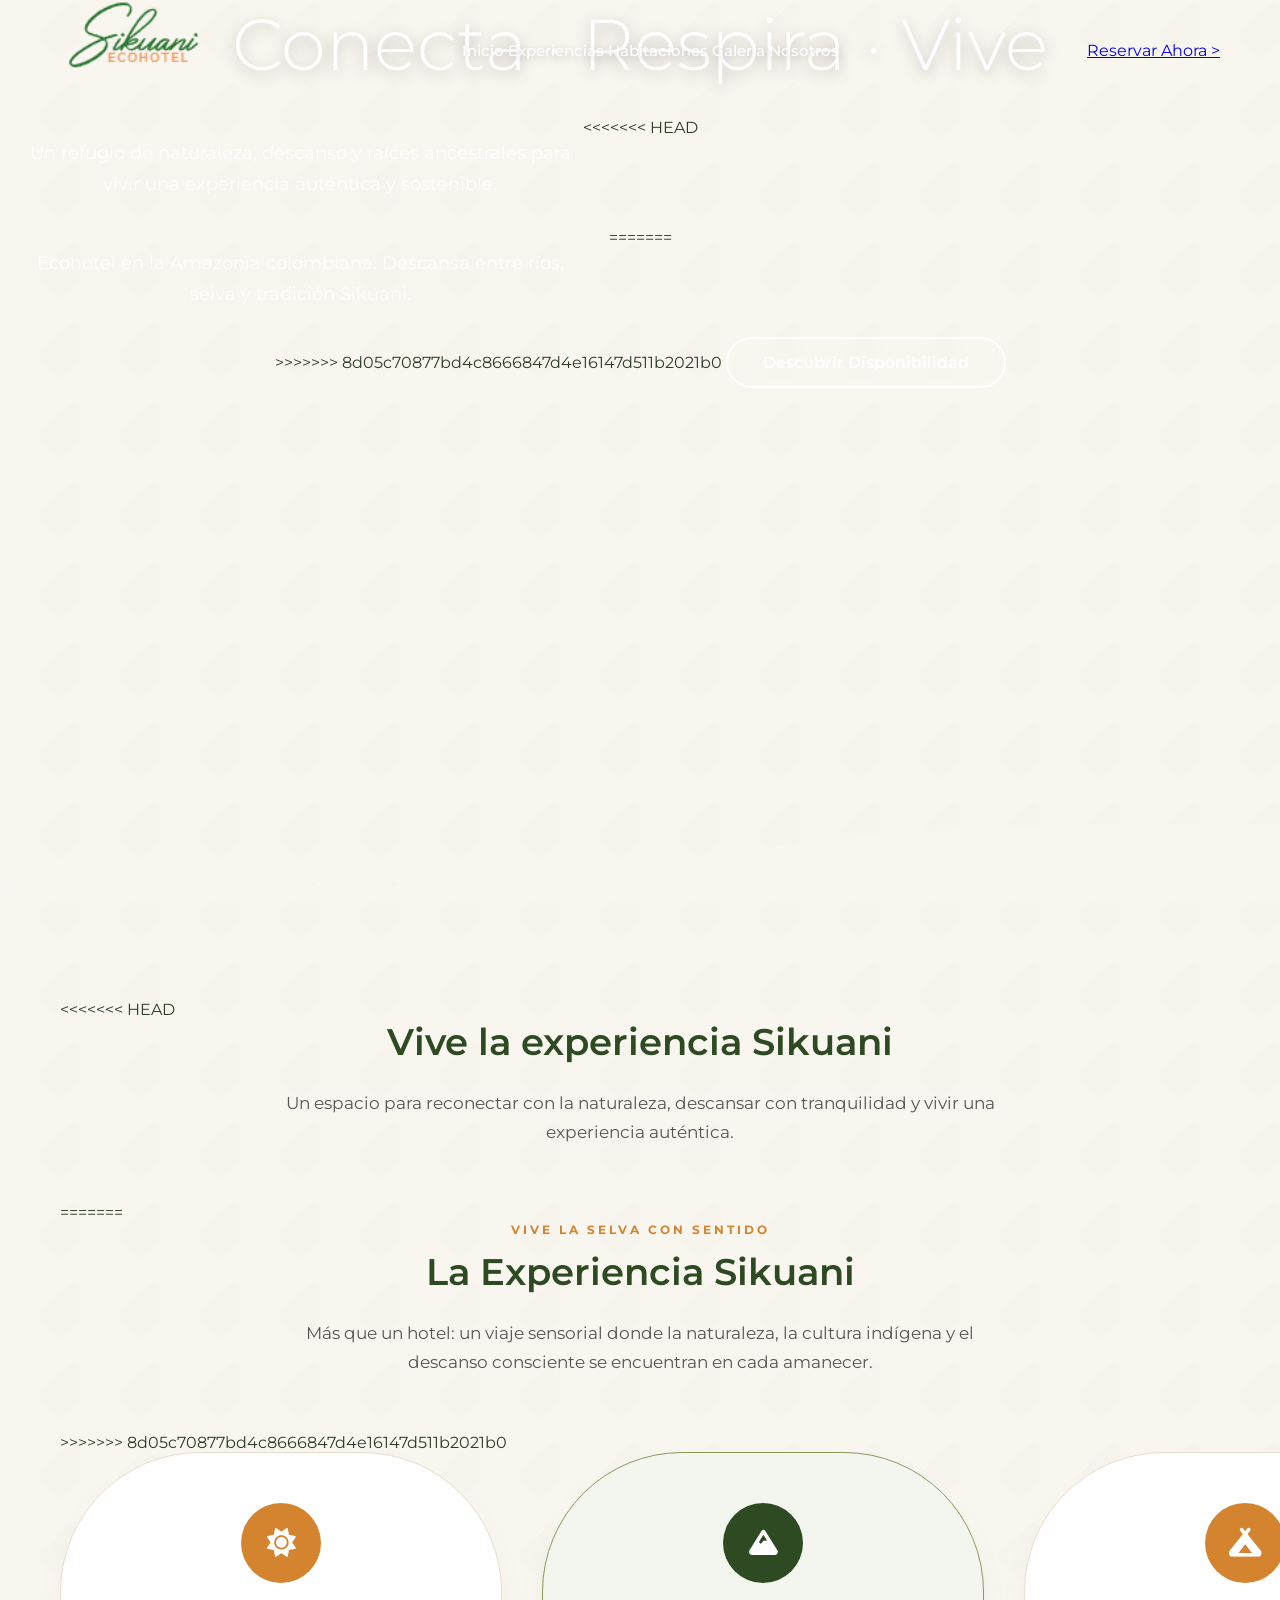
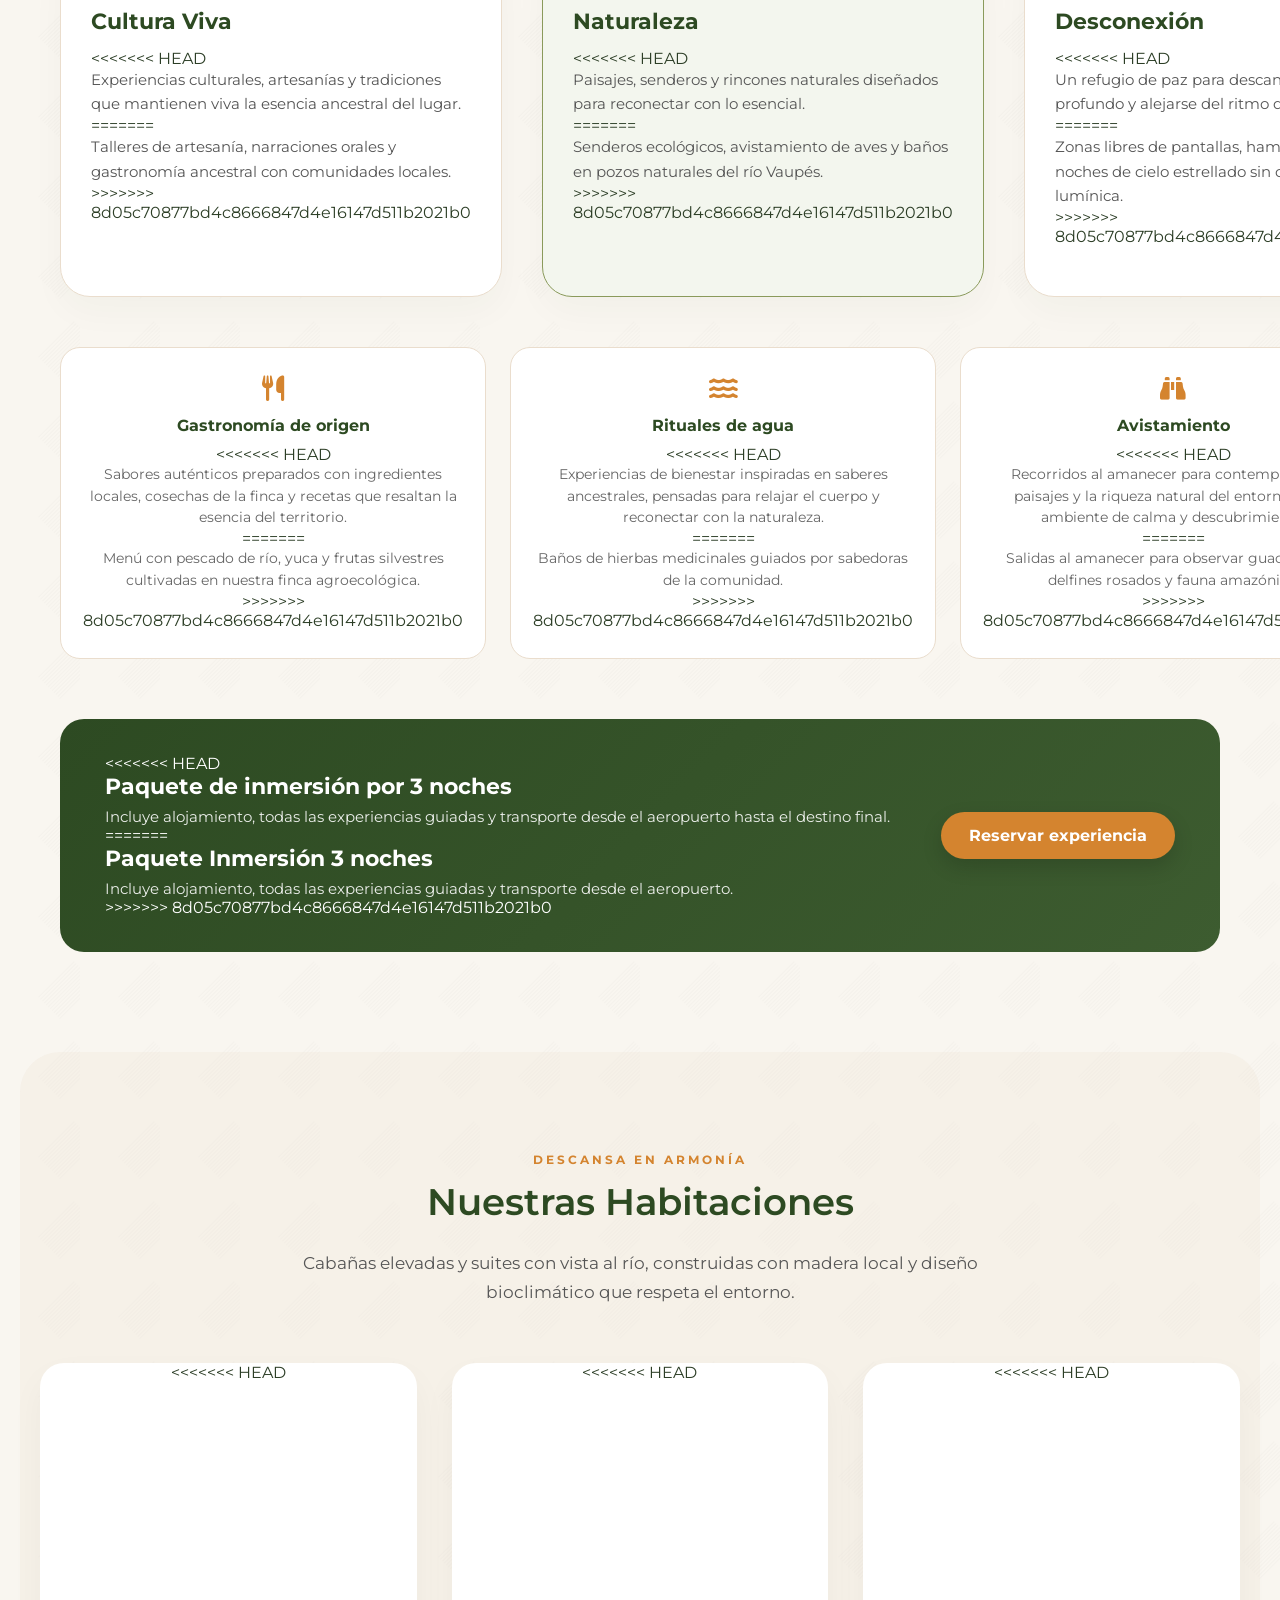
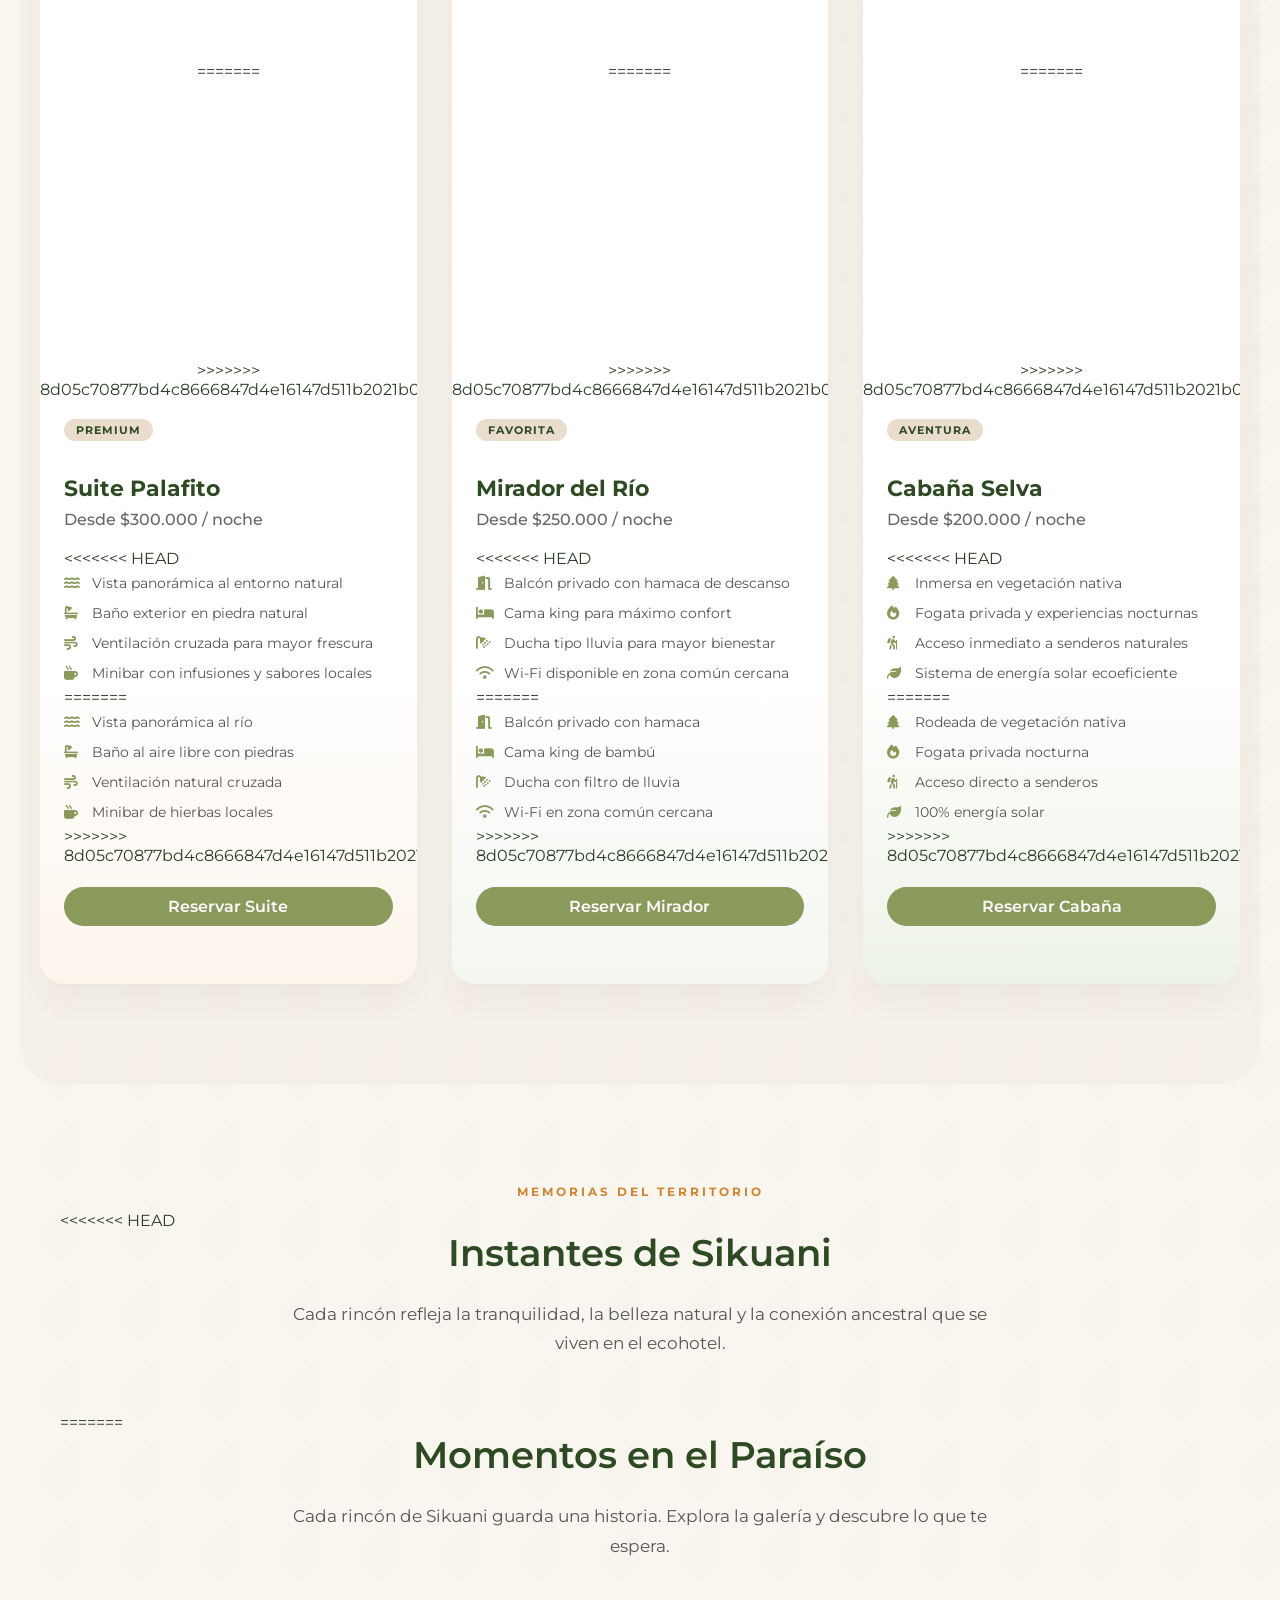
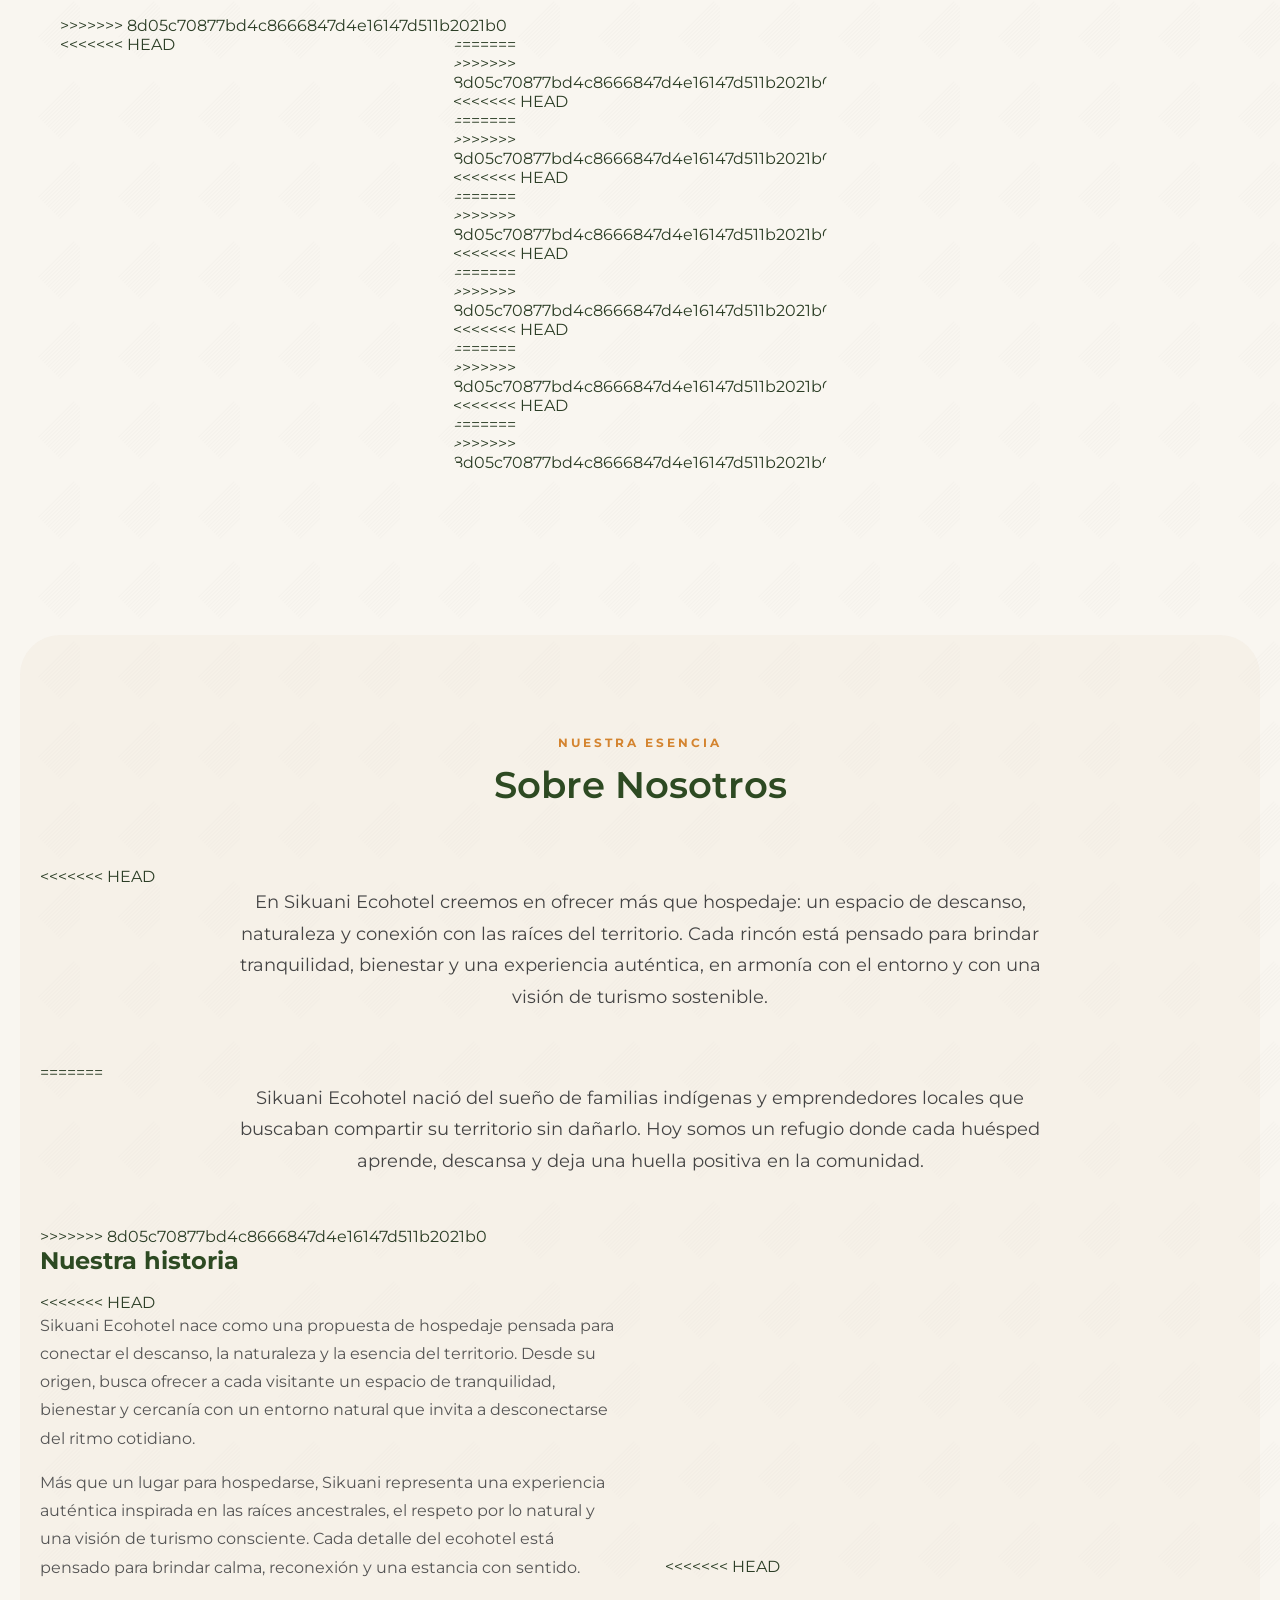
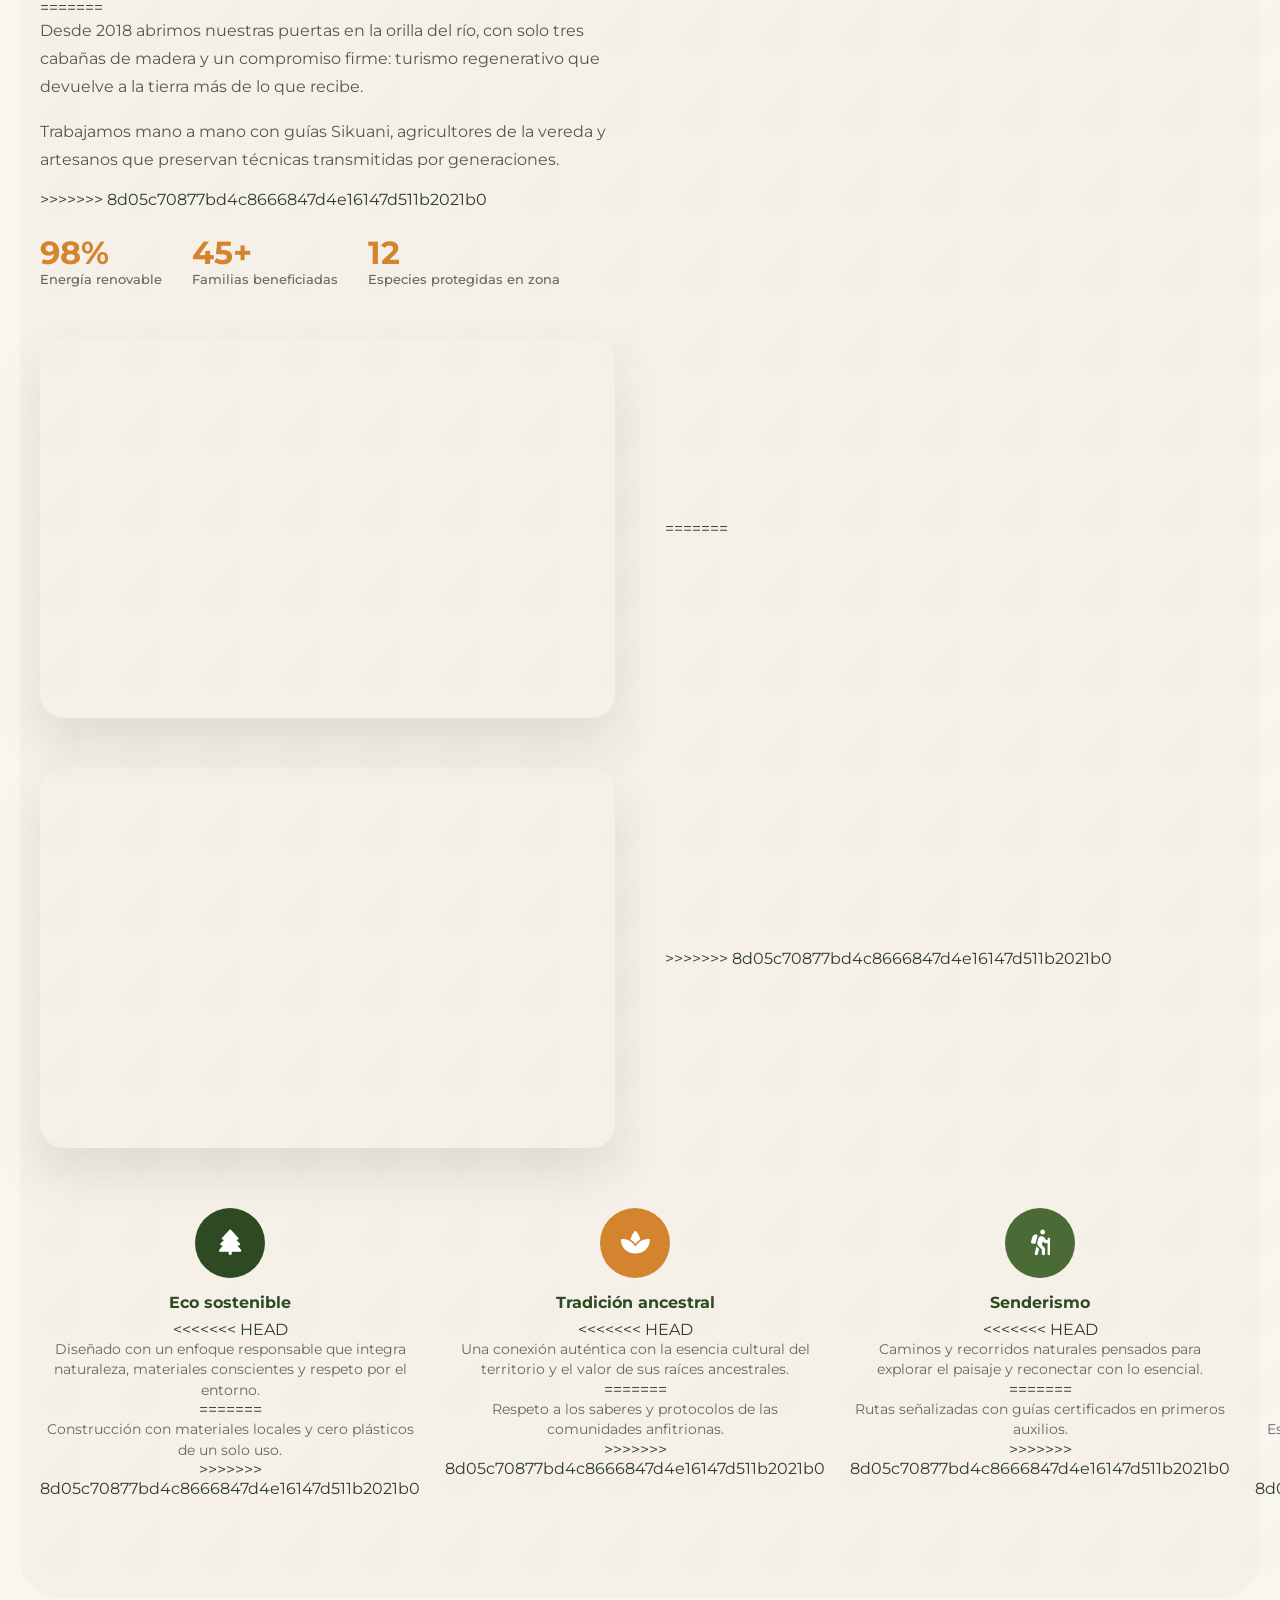
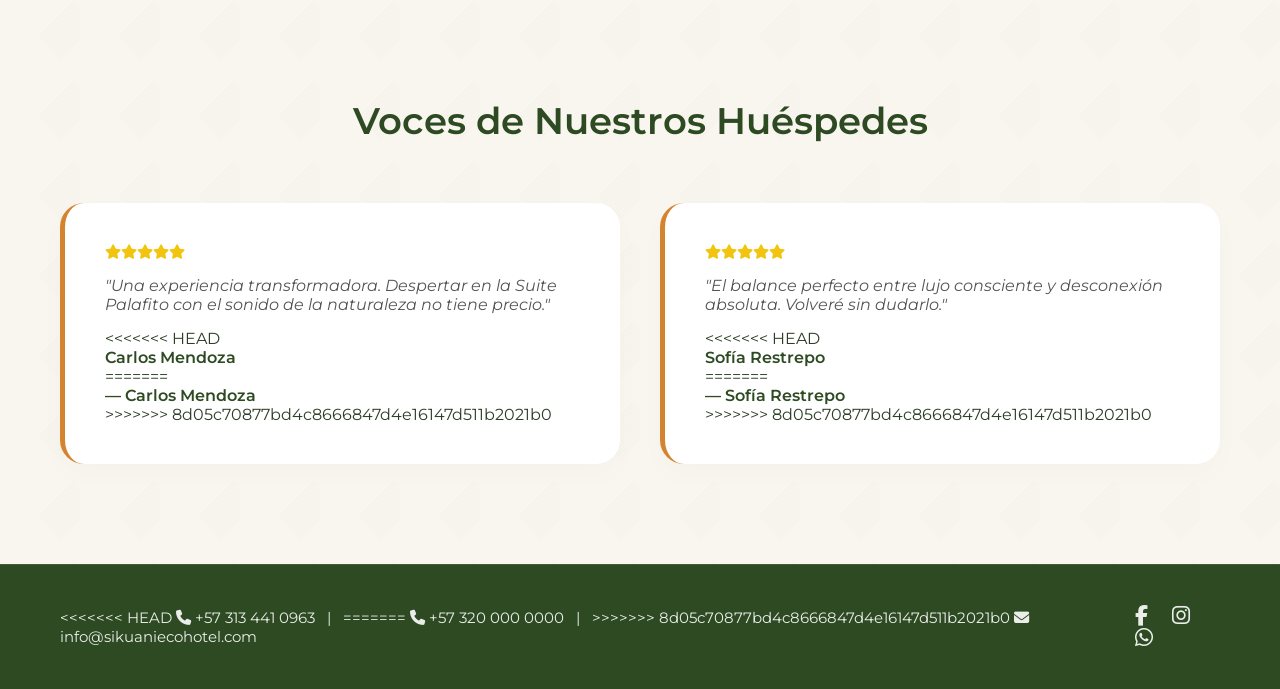
==== index.html @ cdf6ee75 "Rename Index.html to index.html" ====
<!DOCTYPE html>

<html lang="es">

<head>

    <meta charset="UTF-8">

    <meta name="viewport" content="width=device-width, initial-scale=1.0">

    <title>Sikuani Ecohotel | Conecta · Respira · Vive</title>

    

    <link rel="preconnect" href="https://fonts.googleapis.com">

    <link rel="preconnect" href="https://fonts.gstatic.com" crossorigin>

    <link href="https://fonts.googleapis.com/css2?family=Great+Vibes&family=Montserrat:wght@300;400;500;600;700&display=swap" rel="stylesheet">

    

    <link rel="stylesheet" href="https://cdnjs.cloudflare.com/ajax/libs/font-awesome/6.4.0/css/all.min.css">

    

    <link rel="stylesheet" href="Styles.css">

</head>

<body>



    <nav id="navbar">

        <a href="#inicio" class="logo-container">

            <img src="logo-sikuani.png" alt="Sikuani Ecohotel" class="logo-img">

        </a>

        <div class="menu-links">

            <a href="#inicio">Inicio</a>

            <a href="#experiencias">Experiencias</a>

            <a href="#habitaciones">Habitaciones</a>

            <a href="#galeria">Galería</a>

            <a href="#nosotros">Nosotros</a>

        </div>

        <a href="reservar.html" class="btn-reservar">Reservar Ahora &gt;</a>

    </nav>



    <main id="main-content">

        

        <header class="hero" id="inicio">

            <h1 class="slogan">Conecta · Respira · Vive</h1>

<<<<<<< HEAD
            <p class="hero-desc">Un refugio de naturaleza, descanso y raíces ancestrales para vivir una experiencia auténtica y sostenible.</p>
=======
            <p class="hero-desc">Ecohotel en la Amazonía colombiana. Descansa entre ríos, selva y tradición Sikuani.</p>
>>>>>>> 8d05c70877bd4c8666847d4e16147d511b2021b0

            <a href="reservar.html" class="btn-hero">Descubrir Disponibilidad</a>

            

            <svg class="hero-curve" xmlns="http://www.w3.org/2000/svg" viewBox="0 0 1440 120">

                <path fill="#f9f6f0" d="M0,64L80,74.7C160,85,320,107,480,101.3C640,96,800,64,960,48C1120,32,1280,32,1360,32L1440,32L1440,120L1360,120C1280,120,1120,120,960,120C800,120,640,120,480,120C320,120,160,120,80,120L0,120Z"></path>

            </svg>

        </header>



        <section id="experiencias" class="container oculto">

<<<<<<< HEAD
            <h2 class="section-title">Vive la experiencia Sikuani</h2>

            <p class="section-intro">Un espacio para reconectar con la naturaleza, descansar con tranquilidad y vivir una experiencia auténtica.</p>
=======
            <p class="section-eyebrow">Vive la selva con sentido</p>

            <h2 class="section-title">La Experiencia Sikuani</h2>

            <p class="section-intro">Más que un hotel: un viaje sensorial donde la naturaleza, la cultura indígena y el descanso consciente se encuentran en cada amanecer.</p>
>>>>>>> 8d05c70877bd4c8666847d4e16147d511b2021b0



            <div class="grid-3">

                <div class="icon-card">

                    <div class="icon-circle"><i class="fa-solid fa-sun"></i></div>

                    <h3>Cultura Viva</h3>

<<<<<<< HEAD
                    <p>Experiencias culturales, artesanías y tradiciones que mantienen viva la esencia ancestral del lugar.</p>
=======
                    <p>Talleres de artesanía, narraciones orales y gastronomía ancestral con comunidades locales.</p>
>>>>>>> 8d05c70877bd4c8666847d4e16147d511b2021b0

                </div>

                <div class="icon-card destacado">

                    <div class="icon-circle"><i class="fa-solid fa-mountain"></i></div>

                    <h3>Naturaleza</h3>

<<<<<<< HEAD
                    <p>Paisajes, senderos y rincones naturales diseñados para reconectar con lo esencial.</p>
=======
                    <p>Senderos ecológicos, avistamiento de aves y baños en pozos naturales del río Vaupés.</p>
>>>>>>> 8d05c70877bd4c8666847d4e16147d511b2021b0

                </div>

                <div class="icon-card">

                    <div class="icon-circle"><i class="fa-solid fa-campground"></i></div>

                    <h3>Desconexión</h3>

<<<<<<< HEAD
                    <p>Un refugio de paz para descansar, respirar profundo y alejarse del ritmo de la rutina.</p>
=======
                    <p>Zonas libres de pantallas, hamacas bajo ceibas y noches de cielo estrellado sin contaminación lumínica.</p>
>>>>>>> 8d05c70877bd4c8666847d4e16147d511b2021b0

                </div>

            </div>



            <div class="experiencias-extra">

                <article class="exp-card">

                    <i class="fa-solid fa-utensils"></i>

                    <h4>Gastronomía de origen</h4>

<<<<<<< HEAD
                    <p>Sabores auténticos preparados con ingredientes locales, cosechas de la finca y recetas que resaltan la esencia del territorio.</p>
=======
                    <p>Menú con pescado de río, yuca y frutas silvestres cultivadas en nuestra finca agroecológica.</p>
>>>>>>> 8d05c70877bd4c8666847d4e16147d511b2021b0

                </article>

                <article class="exp-card">

                    <i class="fa-solid fa-water"></i>

                    <h4>Rituales de agua</h4>

<<<<<<< HEAD
                    <p>Experiencias de bienestar inspiradas en saberes ancestrales, pensadas para relajar el cuerpo y reconectar con la naturaleza.</p>
=======
                    <p>Baños de hierbas medicinales guiados por sabedoras de la comunidad.</p>
>>>>>>> 8d05c70877bd4c8666847d4e16147d511b2021b0

                </article>

                <article class="exp-card">

                    <i class="fa-solid fa-binoculars"></i>

                    <h4>Avistamiento</h4>

<<<<<<< HEAD
                    <p>Recorridos al amanecer para contemplar aves, paisajes y la riqueza natural del entorno en un ambiente de calma y descubrimiento.</p>
=======
                    <p>Salidas al amanecer para observar guacamayas, delfines rosados y fauna amazónica.</p>
>>>>>>> 8d05c70877bd4c8666847d4e16147d511b2021b0

                </article>

                <article class="exp-card">

                    <i class="fa-solid fa-moon"></i>

                    <h4>Noches sagradas</h4>

<<<<<<< HEAD
                    <p>Encuentros alrededor del fuego con música, relatos y momentos que conectan con la memoria cultural y la tranquilidad del lugar.</p>
=======
                    <p>Fogatas con música tradicional y relatos sobre el territorio Sikuani.</p>
>>>>>>> 8d05c70877bd4c8666847d4e16147d511b2021b0

                </article>

            </div>



            <div class="cta-banner">

                <div>

<<<<<<< HEAD
                    <h3>Paquete de inmersión por 3 noches</h3>

                    <p>Incluye alojamiento, todas las experiencias guiadas y transporte desde el aeropuerto hasta el destino final.</p>
=======
                    <h3>Paquete Inmersión 3 noches</h3>

                    <p>Incluye alojamiento, todas las experiencias guiadas y transporte desde el aeropuerto.</p>
>>>>>>> 8d05c70877bd4c8666847d4e16147d511b2021b0

                </div>

                <a href="reservar.html" class="btn-cta">Reservar experiencia</a>

            </div>

        </section>



        <section id="habitaciones" class="container oculto section-alt">

            <p class="section-eyebrow">Descansa en armonía</p>

            <h2 class="section-title">Nuestras Habitaciones</h2>

            <p class="section-intro">Cabañas elevadas y suites con vista al río, construidas con madera local y diseño bioclimático que respeta el entorno.</p>



            <div class="rooms-grid">

                <div class="room-card card-terracota">

<<<<<<< HEAD
                    <div class="room-img" style="background-image: url('https://images.unsplash.com/photo-1767334573956-68fee24e876b?q=80&w=1170&auto=format&fit=crop&ixlib=rb-4.1.0&ixid=M3wxMjA3fDB8MHxwaG90by1wYWdlfHx8fGVufDB8fHx8fA%3D%3D');"></div>
=======
                    <div class="room-img" style="background-image: url('https://images.unsplash.com/photo-1587061949409-02df41d5e562?auto=format&fit=crop&w=600&q=80');"></div>
>>>>>>> 8d05c70877bd4c8666847d4e16147d511b2021b0

                    <div class="room-body">

                        <span class="room-tag">Premium</span>

                        <h3>Suite Palafito</h3>

                        <p class="room-price">Desde $300.000 / noche</p>

                        <ul class="room-amenities">

<<<<<<< HEAD
                            <li><i class="fa-solid fa-water"></i> Vista panorámica al entorno natural</li>

                            <li><i class="fa-solid fa-bath"></i> Baño exterior en piedra natural</li>

                            <li><i class="fa-solid fa-wind"></i> Ventilación cruzada para mayor frescura</li>

                            <li><i class="fa-solid fa-mug-hot"></i> Minibar con infusiones y sabores locales</li>
=======
                            <li><i class="fa-solid fa-water"></i> Vista panorámica al río</li>

                            <li><i class="fa-solid fa-bath"></i> Baño al aire libre con piedras</li>

                            <li><i class="fa-solid fa-wind"></i> Ventilación natural cruzada</li>

                            <li><i class="fa-solid fa-mug-hot"></i> Minibar de hierbas locales</li>
>>>>>>> 8d05c70877bd4c8666847d4e16147d511b2021b0

                        </ul>

                        <a href="reservar.html?habitacion=palafito" class="btn-ver-mas">Reservar Suite</a>

                    </div>

                </div>

                <div class="room-card card-verde-suave">

<<<<<<< HEAD
                    <div class="room-img" style="background-image: url('https://images.openai.com/static-rsc-4/UZwmprH_eT2A2p5Y2vGKkx5IvxM8BuAvnk-AkklPwu1-Bv3PZK-gAjRUx7r3MpcPGBZKQa4YhMvlWS0NlB0VyccSROwlalE-7ZI0QLhoKzaj_x0Qt3HgyeD4H3diYP5iIuH50ysVRH6j4nJwz7VFi9xNO3AYZpwRIGgCJmNjdquMaNlVpNrQhtTyxlAi5aIK?purpose=fullsize');"></div>
=======
                    <div class="room-img" style="background-image: url('https://images.unsplash.com/photo-1542718610-a1d656d1884c?auto=format&fit=crop&w=600&q=80');"></div>
>>>>>>> 8d05c70877bd4c8666847d4e16147d511b2021b0

                    <div class="room-body">

                        <span class="room-tag">Favorita</span>

                        <h3>Mirador del Río</h3>

                        <p class="room-price">Desde $250.000 / noche</p>

                        <ul class="room-amenities">

<<<<<<< HEAD
                            <li><i class="fa-solid fa-door-open"></i> Balcón privado con hamaca de descanso</li>

                            <li><i class="fa-solid fa-bed"></i> Cama king para máximo confort</li>

                            <li><i class="fa-solid fa-shower"></i> Ducha tipo lluvia para mayor bienestar</li>

                            <li><i class="fa-solid fa-wifi"></i> Wi-Fi disponible en zona común cercana</li>
=======
                            <li><i class="fa-solid fa-door-open"></i> Balcón privado con hamaca</li>

                            <li><i class="fa-solid fa-bed"></i> Cama king de bambú</li>

                            <li><i class="fa-solid fa-shower"></i> Ducha con filtro de lluvia</li>

                            <li><i class="fa-solid fa-wifi"></i> Wi‑Fi en zona común cercana</li>
>>>>>>> 8d05c70877bd4c8666847d4e16147d511b2021b0

                        </ul>

                        <a href="reservar.html?habitacion=mirador" class="btn-ver-mas">Reservar Mirador</a>

                    </div>

                </div>

                <div class="room-card card-verde-oliva">

<<<<<<< HEAD
                    <div class="room-img" style="background-image: url('https://cdn.conscious-explorer.com/keycdn/file/78587695e0bbc82d8ede739e86d886fa2f2162dac7c882583133e62f40e0daba/4qG0aRjuUOKEr2GN.jpg');"></div>
=======
                    <div class="room-img" style="background-image: url('https://images.unsplash.com/photo-1510798831971-661eb04b3739?auto=format&fit=crop&w=600&q=80');"></div>
>>>>>>> 8d05c70877bd4c8666847d4e16147d511b2021b0

                    <div class="room-body">

                        <span class="room-tag">Aventura</span>

                        <h3>Cabaña Selva</h3>

                        <p class="room-price">Desde $200.000 / noche</p>

                        <ul class="room-amenities">

<<<<<<< HEAD
                            <li><i class="fa-solid fa-tree"></i> Inmersa en vegetación nativa</li>

                            <li><i class="fa-solid fa-fire"></i> Fogata privada y experiencias nocturnas</li>

                            <li><i class="fa-solid fa-person-hiking"></i> Acceso inmediato a senderos naturales</li>

                            <li><i class="fa-solid fa-leaf"></i> Sistema de energía solar ecoeficiente</li>
=======
                            <li><i class="fa-solid fa-tree"></i> Rodeada de vegetación nativa</li>

                            <li><i class="fa-solid fa-fire"></i> Fogata privada nocturna</li>

                            <li><i class="fa-solid fa-person-hiking"></i> Acceso directo a senderos</li>

                            <li><i class="fa-solid fa-leaf"></i> 100% energía solar</li>
>>>>>>> 8d05c70877bd4c8666847d4e16147d511b2021b0

                        </ul>

                        <a href="reservar.html?habitacion=cabana" class="btn-ver-mas">Reservar Cabaña</a>

                    </div>

                </div>

            </div>

        </section>



        <section id="galeria" class="container oculto">

            <p class="section-eyebrow">Memorias del territorio</p>

<<<<<<< HEAD
            <h2 class="section-title">Instantes de Sikuani</h2>

            <p class="section-intro">Cada rincón refleja la tranquilidad, la belleza natural y la conexión ancestral que se viven en el ecohotel.</p>
=======
            <h2 class="section-title">Momentos en el Paraíso</h2>

            <p class="section-intro">Cada rincón de Sikuani guarda una historia. Explora la galería y descubre lo que te espera.</p>
>>>>>>> 8d05c70877bd4c8666847d4e16147d511b2021b0



            <div class="gallery-grid">

<<<<<<< HEAD
                <div class="gallery-item item-grande" data-gallery="https://images.pexels.com/photos/36839072/pexels-photo-36839072.jpeg" style="background-image: url('https://images.pexels.com/photos/36839072/pexels-photo-36839072.jpeg');">
=======
                <div class="gallery-item item-grande" data-gallery="https://images.unsplash.com/photo-1544644181-1484b3fdfc62?auto=format&fit=crop&w=1200&q=80" style="background-image: url('https://images.unsplash.com/photo-1544644181-1484b3fdfc62?auto=format&fit=crop&w=800&q=80');">
>>>>>>> 8d05c70877bd4c8666847d4e16147d511b2021b0

                    <span class="gallery-caption">Amanecer sobre el río</span>

                </div>

<<<<<<< HEAD
                <div class="gallery-item" data-gallery="https://images.pexels.com/photos/4911905/pexels-photo-4911905.jpeg" style="background-image: url('https://images.pexels.com/photos/4911905/pexels-photo-4911905.jpeg');">
=======
                <div class="gallery-item" data-gallery="https://images.unsplash.com/photo-1447752875215-b2761acb3c5d?auto=format&fit=crop&w=1200&q=80" style="background-image: url('https://images.unsplash.com/photo-1447752875215-b2761acb3c5d?auto=format&fit=crop&w=500&q=80');">
>>>>>>> 8d05c70877bd4c8666847d4e16147d511b2021b0

                    <span class="gallery-caption">Sendero en la selva</span>

                </div>

<<<<<<< HEAD
                <div class="gallery-item" data-gallery="https://images.unsplash.com/photo-1506126613408-eca07ce68773?auto=format&fit=crop&w=500&q=80" style="background-image: url('https://images.unsplash.com/photo-1506126613408-eca07ce68773?auto=format&fit=crop&w=500&q=80');">
=======
                <div class="gallery-item" data-gallery="https://images.unsplash.com/photo-1506126613408-eca07ce68773?auto=format&fit=crop&w=1200&q=80" style="background-image: url('https://images.unsplash.com/photo-1506126613408-eca07ce68773?auto=format&fit=crop&w=500&q=80');">
>>>>>>> 8d05c70877bd4c8666847d4e16147d511b2021b0

                    <span class="gallery-caption">Meditación al atardecer</span>

                </div>

<<<<<<< HEAD
                <div class="gallery-item item-ancho" data-gallery="https://images.unsplash.com/photo-1776624906357-dad5ad7f8d42?q=80&w=687&auto=format&fit=crop&ixlib=rb-4.1.0&ixid=M3wxMjA3fDB8MHxwaG90by1wYWdlfHx8fGVufDB8fHx8fA%3D%3D" style="background-image: url('https://images.unsplash.com/photo-1776624906357-dad5ad7f8d42?q=80&w=687&auto=format&fit=crop&ixlib=rb-4.1.0&ixid=M3wxMjA3fDB8MHxwaG90by1wYWdlfHx8fGVufDB8fHx8fA%3D%3D');">
=======
                <div class="gallery-item item-ancho" data-gallery="https://images.unsplash.com/photo-1470071459604-3b5ec3a7fe05?auto=format&fit=crop&w=1200&q=80" style="background-image: url('https://images.unsplash.com/photo-1470071459604-3b5ec3a7fe05?auto=format&fit=crop&w=800&q=80');">
>>>>>>> 8d05c70877bd4c8666847d4e16147d511b2021b0

                    <span class="gallery-caption">Valle y montañas verdes</span>

                </div>

<<<<<<< HEAD
                <div class="gallery-item" data-gallery="https://thumbs.dreamstime.com/b/showcases-elevated-wooden-cabins-featuring-classic-orange-tile-roofs-set-lush-tropical-forest-offers-stunning-ocean-view-370609982.jpg" style="background-image: url('https://thumbs.dreamstime.com/b/showcases-elevated-wooden-cabins-featuring-classic-orange-tile-roofs-set-lush-tropical-forest-offers-stunning-ocean-view-370609982.jpg');">
=======
                <div class="gallery-item" data-gallery="https://images.unsplash.com/photo-1596394516093-501ba68a0ba6?auto=format&fit=crop&w=1200&q=80" style="background-image: url('https://images.unsplash.com/photo-1596394516093-501ba68a0ba6?auto=format&fit=crop&w=500&q=80');">
>>>>>>> 8d05c70877bd4c8666847d4e16147d511b2021b0

                    <span class="gallery-caption">Cabañas elevadas</span>

                </div>

<<<<<<< HEAD
                <div class="gallery-item" data-gallery="https://images.squarespace-cdn.com/content/v1/52c9f4ebe4b02c7007cdd86a/e8256022-35bd-440f-ab60-fa8e566eabae/DSC01143.webp" style="background-image: url('https://images.squarespace-cdn.com/content/v1/52c9f4ebe4b02c7007cdd86a/e8256022-35bd-440f-ab60-fa8e566eabae/DSC01143.webp');">
=======
                <div class="gallery-item" data-gallery="https://images.unsplash.com/photo-1516426122078-c23e76319801?auto=format&fit=crop&w=1200&q=80" style="background-image: url('https://images.unsplash.com/photo-1516426122078-c23e76319801?auto=format&fit=crop&w=500&q=80');">
>>>>>>> 8d05c70877bd4c8666847d4e16147d511b2021b0

                    <span class="gallery-caption">Noche estrellada</span>

                </div>

            </div>

        </section>



        <section id="nosotros" class="container oculto section-alt">

            <p class="section-eyebrow">Nuestra esencia</p>

            <h2 class="section-title">Sobre Nosotros</h2>

<<<<<<< HEAD
            <p class="about-text">En Sikuani Ecohotel creemos en ofrecer más que hospedaje: un espacio de descanso, naturaleza y conexión con las raíces del territorio. Cada rincón está pensado para brindar tranquilidad, bienestar y una experiencia auténtica, en armonía con el entorno y con una visión de turismo sostenible.</p>
=======
            <p class="about-text">Sikuani Ecohotel nació del sueño de familias indígenas y emprendedores locales que buscaban compartir su territorio sin dañarlo. Hoy somos un refugio donde cada huésped aprende, descansa y deja una huella positiva en la comunidad.</p>
>>>>>>> 8d05c70877bd4c8666847d4e16147d511b2021b0

            

            <div class="about-split">

                <div class="about-story">

                    <h3>Nuestra historia</h3>

<<<<<<< HEAD
                    <p>Sikuani Ecohotel nace como una propuesta de hospedaje pensada para conectar el descanso, la naturaleza y la esencia del territorio. Desde su origen, busca ofrecer a cada visitante un espacio de tranquilidad, bienestar y cercanía con un entorno natural que invita a desconectarse del ritmo cotidiano.</p>

                    <p>Más que un lugar para hospedarse, Sikuani representa una experiencia auténtica inspirada en las raíces ancestrales, el respeto por lo natural y una visión de turismo consciente. Cada detalle del ecohotel está pensado para brindar calma, reconexión y una estancia con sentido.</p>
=======
                    <p>Desde 2018 abrimos nuestras puertas en la orilla del río, con solo tres cabañas de madera y un compromiso firme: turismo regenerativo que devuelve a la tierra más de lo que recibe.</p>

                    <p>Trabajamos mano a mano con guías Sikuani, agricultores de la vereda y artesanos que preservan técnicas transmitidas por generaciones.</p>
>>>>>>> 8d05c70877bd4c8666847d4e16147d511b2021b0

                    <div class="stats-row">

                        <div class="stat">

                            <strong>98%</strong>

                            <span>Energía renovable</span>

                        </div>

                        <div class="stat">

                            <strong>45+</strong>

                            <span>Familias beneficiadas</span>

                        </div>

                        <div class="stat">

                            <strong>12</strong>

                            <span>Especies protegidas en zona</span>

                        </div>

                    </div>

                </div>

<<<<<<< HEAD
                <div class="about-image" style="background-image: url('https://images.openai.com/static-rsc-4/YfYCE2ncCxT2Tu7gWsEnyDcWsZB88CQacP8UQMfP1zTWOVP2XCwX9WJnpro72whO7y3zRHaz_Sx4_68ZngK4FiaGvW_rvd9lVV1dGRuzXe-obbyk2nO3JsW-Zbrruc5YpCFXbUEIXs25KCtrZ_SVpqbTfT0vqwfhgkbS5i0FzWrEJl7wvBYXV7Uh9P6b6iXB?purpose=fullsize');"></div>
=======
                <div class="about-image" style="background-image: url('https://images.unsplash.com/photo-1464226184884-fa80b87d93da?auto=format&fit=crop&w=700&q=80');"></div>
>>>>>>> 8d05c70877bd4c8666847d4e16147d511b2021b0

            </div>



            <div class="about-grid">

                <div class="about-item">

                    <div class="about-icon"><i class="fa-solid fa-tree"></i></div>

                    <h4>Eco sostenible</h4>

<<<<<<< HEAD
                    <p>Diseñado con un enfoque responsable que integra naturaleza, materiales conscientes y respeto por el entorno.</p>
=======
                    <p>Construcción con materiales locales y cero plásticos de un solo uso.</p>
>>>>>>> 8d05c70877bd4c8666847d4e16147d511b2021b0

                </div>

                <div class="about-item">

                    <div class="about-icon"><i class="fa-solid fa-spa"></i></div>

                    <h4>Tradición ancestral</h4>

<<<<<<< HEAD
                    <p>Una conexión auténtica con la esencia cultural del territorio y el valor de sus raíces ancestrales.</p>
=======
                    <p>Respeto a los saberes y protocolos de las comunidades anfitrionas.</p>
>>>>>>> 8d05c70877bd4c8666847d4e16147d511b2021b0

                </div>

                <div class="about-item">

                    <div class="about-icon"><i class="fa-solid fa-person-hiking"></i></div>

                    <h4>Senderismo</h4>

<<<<<<< HEAD
                    <p>Caminos y recorridos naturales pensados para explorar el paisaje y reconectar con lo esencial.</p>
=======
                    <p>Rutas señalizadas con guías certificados en primeros auxilios.</p>
>>>>>>> 8d05c70877bd4c8666847d4e16147d511b2021b0

                </div>

                <div class="about-item">

                    <div class="about-icon"><i class="fa-solid fa-leaf"></i></div>

                    <h4>Bienestar natural</h4>

<<<<<<< HEAD
                    <p>Espacios de pausa y tranquilidad para vivir una experiencia de descanso en armonía con la naturaleza..</p>
=======
                    <p>Espacios de yoga, respiración consciente y terapias con plantas.</p>
>>>>>>> 8d05c70877bd4c8666847d4e16147d511b2021b0

                </div>

            </div>

        </section>



        <section id="testimonios" class="container oculto">

            <h2 class="section-title">Voces de Nuestros Huéspedes</h2>

            <div class="testimonials-grid">

                <div class="testimonial-card">

                    <div class="stars"><i class="fa-solid fa-star"></i><i class="fa-solid fa-star"></i><i class="fa-solid fa-star"></i><i class="fa-solid fa-star"></i><i class="fa-solid fa-star"></i></div>

                    <p>"Una experiencia transformadora. Despertar en la Suite Palafito con el sonido de la naturaleza no tiene precio."</p>

<<<<<<< HEAD
                    <h4> Carlos Mendoza</h4>
=======
                    <h4>— Carlos Mendoza</h4>
>>>>>>> 8d05c70877bd4c8666847d4e16147d511b2021b0

                </div>

                <div class="testimonial-card">

                    <div class="stars"><i class="fa-solid fa-star"></i><i class="fa-solid fa-star"></i><i class="fa-solid fa-star"></i><i class="fa-solid fa-star"></i><i class="fa-solid fa-star"></i></div>

                    <p>"El balance perfecto entre lujo consciente y desconexión absoluta. Volveré sin dudarlo."</p>

<<<<<<< HEAD
                    <h4> Sofía Restrepo</h4>
=======
                    <h4>— Sofía Restrepo</h4>
>>>>>>> 8d05c70877bd4c8666847d4e16147d511b2021b0

                </div>

            </div>

        </section>



        <footer id="contacto">

            <div>

<<<<<<< HEAD
                <i class="fa-solid fa-phone"></i> +57 313 441    0963 &nbsp; | &nbsp; 
=======
                <i class="fa-solid fa-phone"></i> +57 320 000 0000 &nbsp; | &nbsp; 
>>>>>>> 8d05c70877bd4c8666847d4e16147d511b2021b0

                <i class="fa-solid fa-envelope"></i> info@sikuaniecohotel.com

            </div>

            <div class="footer-social">

                <i class="fa-brands fa-facebook-f"></i>

                <i class="fa-brands fa-instagram"></i>

                <i class="fa-brands fa-whatsapp"></i>

            </div>

        </footer>

    </main>



    <div id="gallery-lightbox" class="gallery-lightbox">

        <button class="lightbox-close" aria-label="Cerrar"><i class="fa-solid fa-xmark"></i></button>

        <img src="" alt="Vista ampliada de la galería Sikuani">

    </div>



    <script src="script.js"></script>

</body>

</html>
---- Styles.css ----
/* --- CONFIGURACIÓN E IDENTIDAD DE MARCA --- */
:root {
  --verde-oscuro: #2d4a22;
  --verde-claro: #8a9a5b;
  --naranja-tierra: #d4842f;
  --crema-fondo: #f9f6f0;
  --crema-oscuro: #eaddcd;
  --texto-oscuro: #2c3e26;
  --fuente-texto: 'Montserrat', sans-serif;
  --fuente-logo: 'Great Vibes', cursive;
}

* { margin: 0; padding: 0; box-sizing: border-box; }

body {
  font-family: var(--fuente-texto);
  background-color: var(--crema-fondo);
  color: var(--texto-oscuro);
  overflow-x: hidden;
  /* Detalle natural premium: Patrón de hojas abstractas */
  background-image: url('data:image/svg+xml;utf8,<svg width="80" height="80" viewBox="0 0 60 60" xmlns="http://www.w3.org/2000/svg"><path d="M54.627 0l.83.83-26.9 26.9.613.612 26.9-26.9.83.83-26.9 26.9.612.613 26.9-26.9.83.83-26.9 26.9.613.612 26.9-26.9.83.83-26.9 26.9.612.613 26.9-26.9.83.83-26.9 26.9.613.612 26.9-26.9.83.83-26.9 26.9.612.613 26.9-26.9.83.83-26.9 26.9.613.612 26.9-26.9.83.83-26.9 26.9.612.613 26.9-26.9.83.83-26.9 26.9.613.612 26.9-26.9.83.83-26.9 26.9.612.613 26.9-26.9.83.83-26.9 26.9.613.612 26.9-26.9.83.83-26.9 26.9.612.613 26.9-26.9.83.83z" fill="%232d4a22" fill-opacity="0.02" fill-rule="evenodd"/></svg>');
}

html { scroll-behavior: smooth; }

/* --- EFECTOS DE SCROLL DINÁMICOS --- */
.oculto {
  opacity: 0;
  transform: translateY(50px);
  transition: all 1s cubic-bezier(0.215, 0.610, 0.355, 1);
}
.visible {
  opacity: 1;
  transform: translateY(0);
}

/* --- MENÚ HEADER --- */
nav {
   top: 0; width: 100%;height: 100px;position: fixed;
  display: flex; justify-content: space-between; align-items: center;
  padding: 25px 60px; background: transparent; z-index: 999;
  transition: all 0.5s cubic-bezier(0.075, 0.82, 0.165, 1);
}
nav.scrolled {
  background: rgba(249, 246, 240, 0.96);
  box-shadow: 0 10px 30px rgba(45, 74, 34, 0.05);
  padding: 12px 60px;
}
.logo-container {
  display: flex;
  align-items: center;
  text-decoration: none;
  flex-shrink: 0;
  line-height: 0;
}
.logo-img {
  height: clamp(140px, 22vmin, 260px);
  width: auto;
  max-width: min(620px, 90vw);
  display: block;
  object-fit: contain;
}
nav.scrolled .logo-img {
  height: clamp(95px, 14vmin, 150px);
  max-width: min(420px, 55vw);
}

.menu-links a {
<<<<<<< HEAD
  margin: 0 20px;
  text-decoration: none;
  color: white;
  font-weight: 500;
  font-size: 0.95rem;
  transition: color 0.3s, text-shadow 0.3s;
  position: relative;
  text-shadow: 0 2px 10px rgba(0, 0, 0, 0.25);
}

nav.scrolled .menu-links a {
  color: var(--verde-oscuro);
  text-shadow: none;
}

.menu-links a:hover {
  color: var(--naranja-tierra);
}
=======
  margin: 0 20px; text-decoration: none; color: var(--verde-oscuro);
  font-weight: 500; font-size: 0.95rem; transition: color 0.3s;
  position: relative;
}
.menu-links a::after {
  content: ''; position: absolute; width: 0; height: 2px; bottom: -5px; left: 0;
  background-color: var(--naranja-tierra); transition: width 0.3s;
}
.menu-links a:hover::after { width: 100%; }
.menu-links a:hover { color: var(--naranja-tierra); }
>>>>>>> 8d05c70877bd4c8666847d4e16147d511b2021b0

.btn-reservar {
  background: var(--naranja-tierra); color: white; border: none;
  padding: 12px 28px; border-radius: 50px; font-weight: 700; cursor: pointer;
  box-shadow: 0 6px 15px rgba(212, 132, 47, 0.3); transition: all 0.3s;
  text-decoration: none; display: inline-block; font-size: 0.9rem;
}
.btn-reservar:hover { transform: translateY(-2px); background: #b56c22; color: white; }

/* --- HERO SECTION --- */
.hero {
  height: 100vh;
<<<<<<< HEAD
  background: linear-gradient(rgba(45, 74, 34, 0.35), rgba(45, 74, 34, 0.55)), url('https://images.unsplash.com/photo-1710612198146-77512950a4b7?auto=format&fit=crop&fm=jpg&ixid=M3wxMjA3fDB8MHxwaG90by1wYWdlfHx8fGVufDB8fHx8fA%3D%3D&ixlib=rb-4.1.0&q=60&w=3000') center/cover;
=======
  background: linear-gradient(rgba(45, 74, 34, 0.35), rgba(45, 74, 34, 0.55)), url('https://images.unsplash.com/photo-1596394516093-501ba68a0ba6?auto=format&fit=crop&w=1920&q=80') center/cover;
>>>>>>> 8d05c70877bd4c8666847d4e16147d511b2021b0
  display: flex; flex-direction: column; justify-content: center; align-items: center;
  position: relative; text-align: center; padding: 0 20px;
}
.slogan {
<<<<<<< HEAD
  font-family: Tahoma, sans-serif;
  font-size: 4.5rem;
  color: white;
  font-weight: 300;
  text-shadow: 0 4px 15px rgba(0,0,0,0.25);
  margin-bottom: 30px;
=======
  font-size: 4.5rem; color: white; font-weight: 300;
  text-shadow: 0 4px 15px rgba(0,0,0,0.25); margin-bottom: 30px;
>>>>>>> 8d05c70877bd4c8666847d4e16147d511b2021b0
}
.btn-hero {
  background: transparent; color: white; border: 2px solid white;
  padding: 14px 35px; border-radius: 50px; font-weight: 600; font-size: 1rem;
  cursor: pointer; transition: all 0.4s; backdrop-filter: blur(5px);
}
.btn-hero:hover { background: white; color: var(--verde-oscuro); transform: scale(1.05); }
.hero-curve { position: absolute; bottom: -2px; left: 0; width: 100%; }

/* --- MAQUETACIÓN GENERAL Y CONTENEDORES --- */
.container { max-width: 1200px; margin: 0 auto; padding: 100px 20px; }
.section-title {
  text-align: center; color: var(--verde-oscuro); font-size: 2.3rem;
  margin-bottom: 60px; font-weight: 600;
}

/* --- SECCIÓN: EXPERIENCIAS --- */
.grid-3 { display: grid; grid-template-columns: repeat(3, 1fr); gap: 40px; }
.icon-card {
  background: white; padding: 50px 30px; border-radius: 140px 140px 30px 30px;
  box-shadow: 0 15px 35px rgba(45, 74, 34, 0.03); border: 1px solid var(--crema-oscuro);
  transition: all 0.4s ease;
}
.icon-card.destacado { background: #f3f6ee; border-color: var(--verde-claro); }
.icon-card:hover { transform: translateY(-12px); box-shadow: 0 25px 45px rgba(45, 74, 34, 0.08); }
.icon-circle {
  width: 80px; height: 80px; background: var(--naranja-tierra); border-radius: 50%;
  display: flex; justify-content: center; align-items: center; margin: 0 auto 25px;
  color: white; font-size: 1.8rem;
}
.icon-card.destacado .icon-circle { background: var(--verde-oscuro); }
.icon-card h3 { color: var(--verde-oscuro); margin-bottom: 15px; font-size: 1.35rem; }
.icon-card p { font-size: 0.95rem; color: #555; line-height: 1.6; }

/* --- SECCIÓN: HABITACIONES --- */
.rooms-grid { display: grid; grid-template-columns: repeat(3, 1fr); gap: 35px; }
.room-card {
  background: white; border-radius: 24px; overflow: hidden; text-align: center;
  padding-bottom: 30px; box-shadow: 0 15px 35px rgba(0,0,0,0.04); transition: 0.4s;
}
.room-card:hover { transform: translateY(-10px); box-shadow: 0 25px 50px rgba(0,0,0,0.09); }
.room-img { height: 280px; background-size: cover; background-position: center; }
.room-card h3 { margin: 25px 0 8px; color: var(--verde-oscuro); font-size: 1.4rem; }
.room-card p { font-size: 1rem; color: #666; margin-bottom: 20px; font-weight: 500; }
.btn-ver-mas {
  background: var(--verde-claro); color: white; border: none;
  padding: 10px 30px; border-radius: 50px; cursor: pointer; font-weight: 600; transition: 0.3s;
}
.room-card:hover .btn-ver-mas { background: var(--verde-oscuro); }
.card-terracota { background: linear-gradient(to bottom, white 75%, #fdf5ec 100%); }
.card-verde-suave { background: linear-gradient(to bottom, white 75%, #f4f7f1 100%); }
.card-verde-oliva { background: linear-gradient(to bottom, white 75%, #edf2e6 100%); }

/* --- SECCIÓN: GALERÍA --- */
.gallery-grid {
  display: grid; grid-template-columns: repeat(3, 1fr); grid-auto-rows: 240px; gap: 20px;
}
.gallery-item {
  background-size: cover; background-position: center; border-radius: 20px;
  transition: transform 0.4s; cursor: pointer;
}
.gallery-item:hover { transform: scale(1.03); }
.item-grande { grid-row: span 2; }
.item-ancho { grid-column: span 2; }

/* --- SECCIÓN: SOBRE NOSOTROS --- */
.about-text { text-align: center; max-width: 850px; margin: 0 auto 50px; font-size: 1.1rem; line-height: 1.8; color: #444; }
.about-grid { display: grid; grid-template-columns: repeat(4, 1fr); gap: 25px; text-align: center; }
.about-item .about-icon {
  width: 70px; height: 70px; margin: 0 auto 15px; background: var(--verde-oscuro);
  color: white; border-radius: 50%; display: flex; align-items: center; justify-content: center;
  font-size: 1.6rem; transition: 0.4s;
}
.about-item:nth-child(2) .about-icon { background: var(--naranja-tierra); }
.about-item:nth-child(3) .about-icon { background: #4a6b36; }
.about-item:nth-child(4) .about-icon { background: var(--verde-claro); }
.about-item:hover .about-icon { transform: translateY(-5px) rotate(8deg); }
.about-item p { font-weight: 600; font-size: 1rem; color: var(--verde-oscuro); }

/* --- SECCIÓN: TESTIMONIOS --- */
.testimonials-grid { display: grid; grid-template-columns: 1fr 1fr; gap: 40px; }
.testimonial-card {
  background: white; padding: 40px; border-radius: 24px; box-shadow: 0 10px 30px rgba(0,0,0,0.02);
  border-left: 5px solid var(--naranja-tierra);
}
.stars { color: #f1c40f; margin-bottom: 15px; font-size: 0.9rem; }
.testimonial-card p { font-style: italic; color: #555; margin-bottom: 15px; font-size: 1rem; }
.testimonial-card h4 { color: var(--verde-oscuro); font-weight: 600; }

/* --- FOOTER --- */
footer {
  background: var(--verde-oscuro); color: rgba(255,255,255,0.9);
  padding: 40px 60px; display: flex; justify-content: space-between; align-items: center;
  font-size: 0.95rem; border-top: 1px solid rgba(255,255,255,0.1);
}
.footer-social i { margin-left: 20px; font-size: 1.3rem; cursor: pointer; transition: 0.3s; }
.footer-social i:hover { color: var(--naranja-tierra); }

/* --- PANTALLA EXCLUSIVA DE RESERVAS (Modo SPA) --- */
.booking-screen {
  position: fixed; top: 0; left: 0; width: 100%; height: 100vh;
  background: var(--crema-fondo); z-index: 2000;
  display: flex; justify-content: center; align-items: center;
  opacity: 0; pointer-events: none; transform: scale(1.05);
  transition: all 0.5s cubic-bezier(0.77, 0, 0.175, 1);
  padding: 20px;
  overflow-y: auto;
}
.booking-screen.active {
  opacity: 1; pointer-events: auto; transform: scale(1);
}
.booking-container {
  background: white; width: 100%; max-width: 600px; padding: 50px;
  border-radius: 30px; box-shadow: 0 30px 70px rgba(45, 74, 34, 0.1);
  position: relative;
}
.btn-close-booking {
  position: absolute; top: 25px; right: 35px; background: transparent;
  border: none; color: #777; font-family: var(--fuente-texto); font-weight: 500;
  font-size: 0.9rem; cursor: pointer; transition: color 0.2s;
}
.btn-close-booking:hover { color: var(--naranja-tierra); }

.booking-title { text-align: center; font-size: 2.2rem; color: var(--verde-oscuro); margin-bottom: 10px; }
.booking-form { display: flex; flex-direction: column; gap: 20px; }
.form-group { display: flex; flex-direction: column; gap: 8px; }
.form-group label { font-size: 0.85rem; font-weight: 600; color: var(--verde-oscuro); text-transform: uppercase; letter-spacing: 1px; }
.form-group input, .form-group select {
  padding: 14px; border: 1.5px solid #ddd; border-radius: 12px;
  font-family: var(--fuente-texto); font-size: 1rem; color: #333; outline: none; transition: 0.3s;
}
.form-group input:focus, .form-group select:focus { border-color: var(--naranja-tierra); box-shadow: 0 0 0 3px rgba(212,132,47,0.1); }
.form-row { display: grid; grid-template-columns: 1fr 1fr; gap: 20px; }

.btn-confirm-booking {
  background: var(--verde-oscuro); color: white; border: none; padding: 16px;
  border-radius: 14px; font-size: 1.1rem; font-weight: 700; cursor: pointer;
  box-shadow: 0 10px 25px rgba(45, 74, 34, 0.2); transition: all 0.3s; margin-top: 10px;
}
.btn-confirm-booking:hover { background: var(--naranja-tierra); transform: translateY(-2px); box-shadow: 0 10px 25px rgba(212,132,47,0.3); }

/* --- HERO EXTRA --- */
.hero-desc {
  color: rgba(255,255,255,0.92); font-size: 1.15rem; max-width: 560px;
  margin-bottom: 28px; line-height: 1.7; font-weight: 400;
}
.btn-hero { text-decoration: none; display: inline-block; }

/* --- SECCIONES: TIPOGRAFÍA Y VARIANTES --- */
.section-eyebrow {
  text-align: center; text-transform: uppercase; letter-spacing: 3px;
  font-size: 0.75rem; font-weight: 700; color: var(--naranja-tierra); margin-bottom: 12px;
}
.section-intro {
  text-align: center; max-width: 720px; margin: -35px auto 55px;
  color: #555; line-height: 1.75; font-size: 1.05rem;
}
.section-alt { background: rgba(234, 221, 205, 0.25); border-radius: 40px; margin: 0 20px; max-width: calc(1200px + 40px); }

/* --- EXPERIENCIAS EXTRA --- */
.experiencias-extra {
  display: grid; grid-template-columns: repeat(4, 1fr); gap: 24px; margin-top: 50px;
}
.exp-card {
  background: white; padding: 28px 22px; border-radius: 20px;
  border: 1px solid var(--crema-oscuro); text-align: center; transition: 0.35s;
}
.exp-card i { font-size: 1.6rem; color: var(--naranja-tierra); margin-bottom: 14px; }
.exp-card h4 { color: var(--verde-oscuro); margin-bottom: 10px; font-size: 1rem; }
.exp-card p { font-size: 0.88rem; color: #666; line-height: 1.55; }
.exp-card:hover { transform: translateY(-6px); box-shadow: 0 15px 35px rgba(45,74,34,0.06); }

.cta-banner {
  margin-top: 60px; padding: 35px 45px; border-radius: 24px;
  background: linear-gradient(135deg, var(--verde-oscuro), #3d5c30);
  color: white; display: flex; justify-content: space-between; align-items: center; gap: 30px;
}
.cta-banner h3 { font-size: 1.35rem; margin-bottom: 8px; }
.cta-banner p { opacity: 0.9; font-size: 0.95rem; }
.btn-cta {
  background: var(--naranja-tierra); color: white; padding: 14px 28px;
  border-radius: 50px; text-decoration: none; font-weight: 700; white-space: nowrap;
  transition: 0.3s; box-shadow: 0 8px 20px rgba(0,0,0,0.15);
}
.btn-cta:hover { background: #b56c22; transform: translateY(-2px); }

/* --- HABITACIONES MEJORADAS --- */
.room-body { padding: 0 24px 28px; text-align: left; }
.room-tag {
  display: inline-block; font-size: 0.7rem; text-transform: uppercase; letter-spacing: 1px;
  background: var(--crema-oscuro); color: var(--verde-oscuro); padding: 4px 12px;
  border-radius: 20px; margin: 20px 0 8px; font-weight: 700;
}
.room-price { font-size: 1rem; color: var(--naranja-tierra); margin-bottom: 16px; font-weight: 600; }
.room-amenities { list-style: none; margin-bottom: 22px; }
.room-amenities li {
  font-size: 0.88rem; color: #555; padding: 6px 0;
  display: flex; align-items: center; gap: 10px;
}
.room-amenities i { color: var(--verde-claro); width: 18px; }
.btn-ver-mas { display: inline-block; text-decoration: none; text-align: center; width: 100%; }

/* --- GALERÍA MEJORADA --- */
.gallery-item { position: relative; overflow: hidden; }
.gallery-caption {
  position: absolute; bottom: 0; left: 0; right: 0; padding: 20px;
  background: linear-gradient(transparent, rgba(45,74,34,0.85));
  color: white; font-weight: 600; font-size: 0.9rem;
  opacity: 0; transform: translateY(10px); transition: 0.35s;
}
.gallery-item:hover .gallery-caption { opacity: 1; transform: translateY(0); }

.gallery-lightbox {
  position: fixed; inset: 0; background: rgba(20,30,18,0.92); z-index: 3000;
  display: flex; align-items: center; justify-content: center;
  opacity: 0; pointer-events: none; transition: 0.35s; padding: 40px;
}
.gallery-lightbox.active { opacity: 1; pointer-events: auto; }
.gallery-lightbox img {
  max-width: 90vw; max-height: 85vh; border-radius: 16px;
  box-shadow: 0 30px 80px rgba(0,0,0,0.4);
}
.lightbox-close {
  position: absolute; top: 25px; right: 30px; background: transparent; border: none;
  color: white; font-size: 2rem; cursor: pointer; transition: 0.2s;
}
.lightbox-close:hover { color: var(--naranja-tierra); }

/* --- NOSOTROS MEJORADO --- */
.about-split {
  display: grid; grid-template-columns: 1fr 1fr; gap: 50px;
  align-items: center; margin-bottom: 60px;
}
.about-story h3 { color: var(--verde-oscuro); font-size: 1.5rem; margin-bottom: 18px; }
.about-story p { color: #555; line-height: 1.8; margin-bottom: 16px; font-size: 0.98rem; }
.about-image {
  height: 380px; border-radius: 24px; background-size: cover; background-position: center;
  box-shadow: 0 25px 50px rgba(45,74,34,0.12);
}
.stats-row { display: flex; gap: 30px; margin-top: 28px; }
.stat strong {
  display: block; font-size: 2rem; color: var(--naranja-tierra); line-height: 1;
}
.stat span { font-size: 0.8rem; color: #666; font-weight: 500; }
.about-item h4 { color: var(--verde-oscuro); margin-bottom: 8px; font-size: 1rem; }
.about-item p { font-size: 0.85rem; color: #666; line-height: 1.5; font-weight: 400; }

/* --- PÁGINA RESERVAR --- */
/*.page-reservar { padding-top: 80px; }*/
.btn-reservar-active { pointer-events: none; opacity: 0.9; }
.reservar-hero {
  min-height: 280px; padding: 120px 20px 60px;
  background: linear-gradient(rgba(45,74,34,0.5), rgba(45,74,34,0.7)),
<<<<<<< HEAD
    url('https://images.unsplash.com/photo-1710612198146-77512950a4b7?auto=format&fit=crop&fm=jpg&ixid=M3wxMjA3fDB8MHxwaG90by1wYWdlfHx8fGVufDB8fHx8fA%3D%3D&ixlib=rb-4.1.0&q=60&w=3000') center/cover;
=======
    url('https://images.unsplash.com/photo-1596394516093-501ba68a0ba6?auto=format&fit=crop&w=1600&q=80') center/cover;
>>>>>>> 8d05c70877bd4c8666847d4e16147d511b2021b0
  display: flex; align-items: center; justify-content: center; text-align: center;
}
.reservar-hero-content { max-width: 640px; color: white; }
.reservar-badge {
  display: inline-block; background: rgba(255,255,255,0.15); backdrop-filter: blur(8px);
  padding: 8px 18px; border-radius: 50px; font-size: 0.85rem; margin-bottom: 18px;
}
.reservar-hero h1 { font-size: 2.8rem; font-weight: 600; margin-bottom: 14px; }
.reservar-hero p { font-size: 1.05rem; opacity: 0.92; line-height: 1.7; }

.reservar-main { max-width: 1100px; margin: 0 auto; padding: 50px 20px 80px; }
.booking-page-grid {
  display: grid; grid-template-columns: 1fr 1.1fr; gap: 40px; align-items: start;
}
.booking-summary h2 {
  color: var(--verde-oscuro); font-size: 1.3rem; margin-bottom: 24px;
  display: flex; align-items: center; gap: 12px;
}
.booking-perks { list-style: none; margin-bottom: 35px; }
.booking-perks li {
  padding: 12px 0; border-bottom: 1px solid var(--crema-oscuro);
  display: flex; align-items: center; gap: 12px; color: #444; font-size: 0.95rem;
}
.booking-perks i { color: var(--verde-claro); }
.booking-contact-card {
  background: white; padding: 28px; border-radius: 20px;
  border: 1px solid var(--crema-oscuro); box-shadow: 0 10px 30px rgba(0,0,0,0.03);
}
.booking-contact-card h3 { color: var(--verde-oscuro); margin-bottom: 14px; }
.booking-contact-card p { margin-bottom: 10px; color: #555; font-size: 0.95rem; }
.booking-contact-card i { color: var(--naranja-tierra); margin-right: 8px; }
.booking-note { font-size: 0.82rem !important; color: #888 !important; margin-top: 12px !important; }

.booking-container-page {
  max-width: none; position: static; box-shadow: 0 20px 50px rgba(45,74,34,0.08);
}
.booking-subtitle {
  text-align: center; margin-bottom: 30px; color: #666; font-size: 0.95rem;
}
.booking-total {
  display: flex; justify-content: space-between; align-items: center;
  padding: 18px 22px; background: #f3f6ee; border-radius: 14px; margin-top: 5px;
}
.booking-total span { font-weight: 500; color: var(--verde-oscuro); }
.booking-total strong { font-size: 1.15rem; color: var(--naranja-tierra); }
.btn-volver-inicio {
  display: block; text-align: center; margin-top: 16px; color: #777;
  text-decoration: none; font-size: 0.9rem; transition: 0.2s;
}
.btn-volver-inicio:hover { color: var(--naranja-tierra); }

/* --- RESPONSIVE --- */
@media (max-width: 1024px) {
  .grid-3, .rooms-grid, .experiencias-extra { grid-template-columns: repeat(2, 1fr); }
  .about-grid { grid-template-columns: repeat(2, 1fr); }
  .booking-page-grid { grid-template-columns: 1fr; }
  .about-split { grid-template-columns: 1fr; }
  .about-image { height: 280px; }
}
@media (max-width: 768px) {
  nav { padding: 15px 25px; flex-wrap: wrap; gap: 12px; }
  nav.scrolled { padding: 12px 25px; }
  .logo-img { height: clamp(110px, 28vw, 170px); max-width: 92vw; }
  nav.scrolled .logo-img { height: clamp(85px, 22vw, 120px); }
  .menu-links { display: none; }
  .slogan { font-size: 2.5rem; }
  .grid-3, .rooms-grid, .experiencias-extra, .about-grid,
  .testimonials-grid, .gallery-grid { grid-template-columns: 1fr; }
  .item-grande, .item-ancho { grid-column: span 1; grid-row: span 1; }
  .cta-banner { flex-direction: column; text-align: center; }
  .stats-row { flex-wrap: wrap; }
  .form-row { grid-template-columns: 1fr; }
}
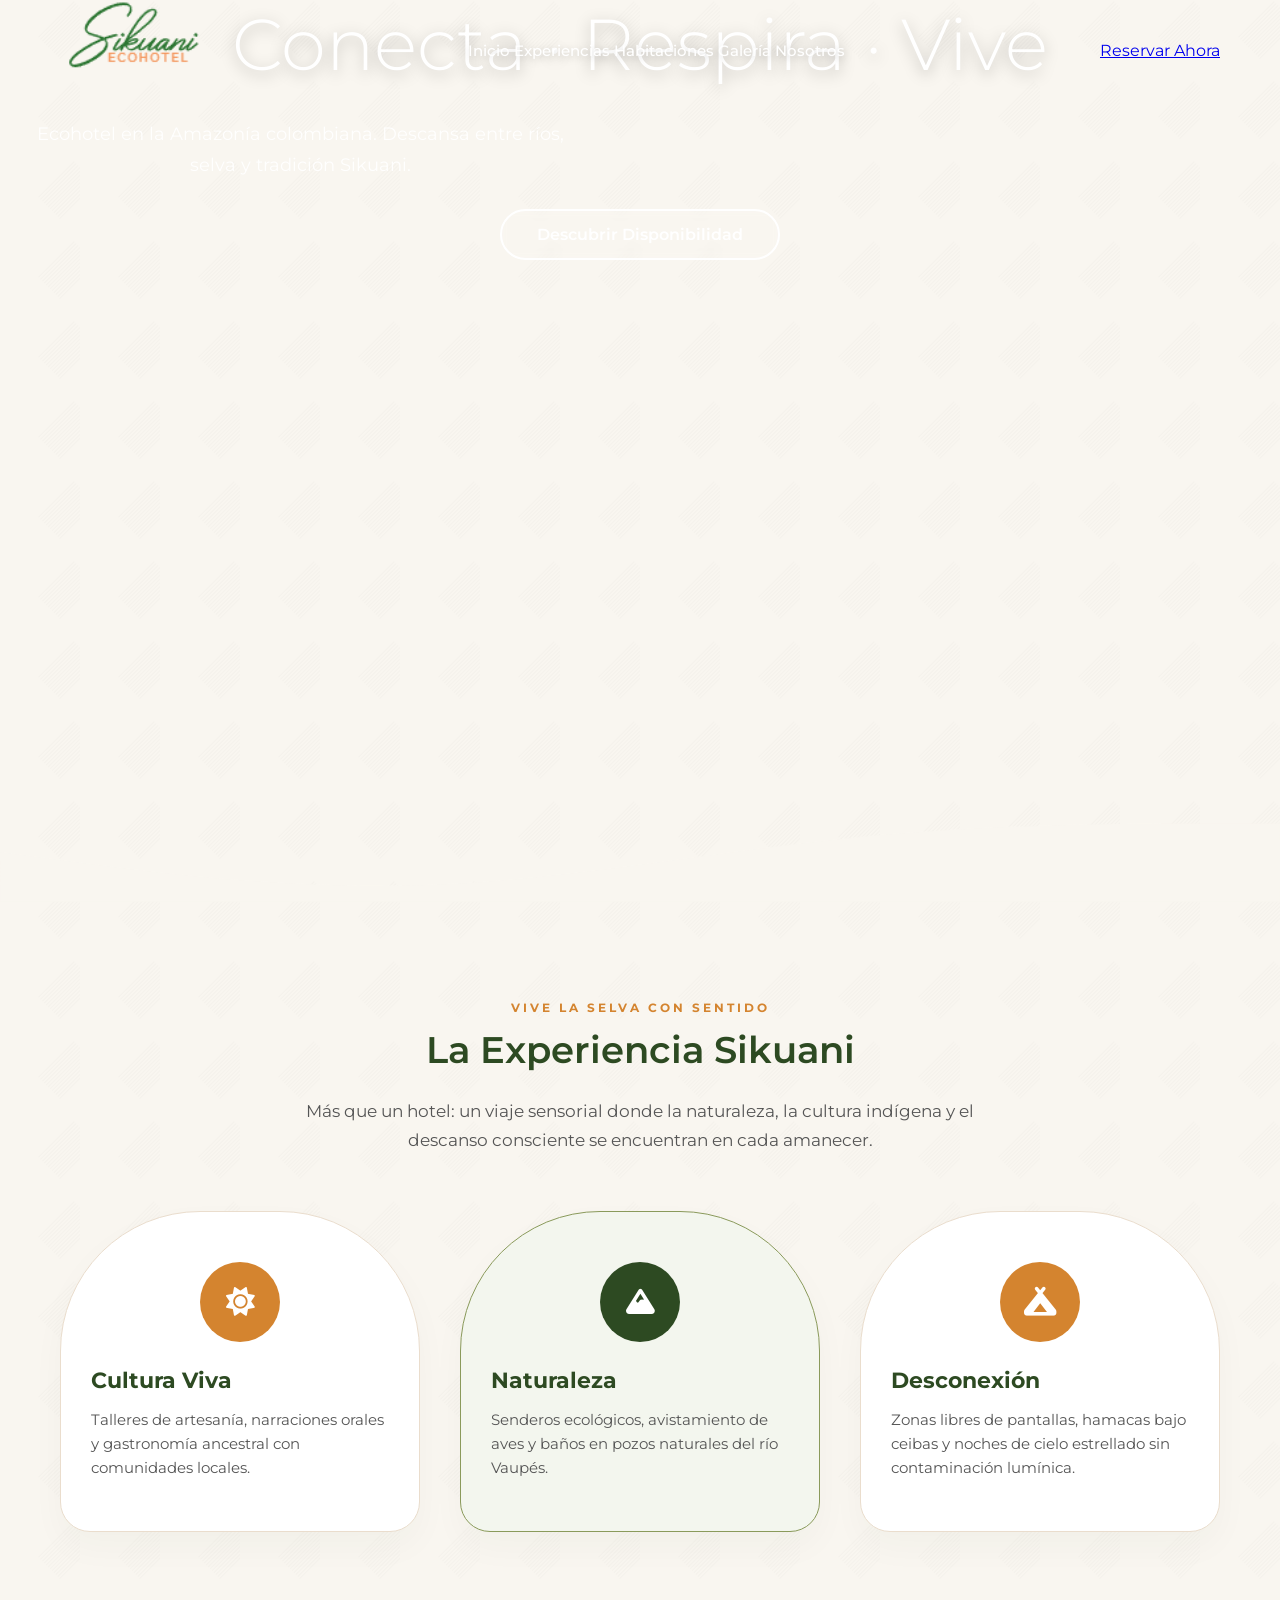
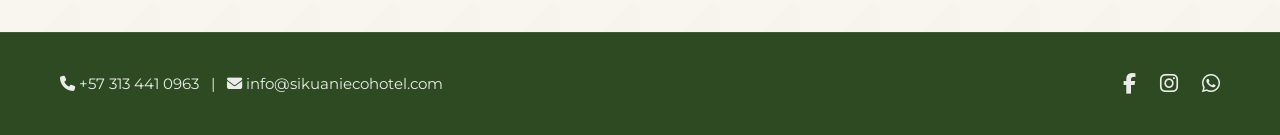
==== commit 53d4d41a: "Update index.html" ====
--- a/index.html
+++ b/index.html
@@ -1,384 +1,126 @@
 <!DOCTYPE html>
-
 <html lang="es">
 
 <head>
 
     <meta charset="UTF-8">
-
     <meta name="viewport" content="width=device-width, initial-scale=1.0">
 
     <title>Sikuani Ecohotel | Conecta · Respira · Vive</title>
 
-    
-
     <link rel="preconnect" href="https://fonts.googleapis.com">
-
     <link rel="preconnect" href="https://fonts.gstatic.com" crossorigin>
 
     <link href="https://fonts.googleapis.com/css2?family=Great+Vibes&family=Montserrat:wght@300;400;500;600;700&display=swap" rel="stylesheet">
 
-    
-
     <link rel="stylesheet" href="https://cdnjs.cloudflare.com/ajax/libs/font-awesome/6.4.0/css/all.min.css">
 
-    
-
-    <link rel="stylesheet" href="Styles.css">
+    <link rel="stylesheet" href="styles.css">
 
 </head>
 
 <body>
 
-
-
     <nav id="navbar">
 
         <a href="#inicio" class="logo-container">
-
             <img src="logo-sikuani.png" alt="Sikuani Ecohotel" class="logo-img">
-
         </a>
 
         <div class="menu-links">
-
             <a href="#inicio">Inicio</a>
-
             <a href="#experiencias">Experiencias</a>
-
             <a href="#habitaciones">Habitaciones</a>
-
             <a href="#galeria">Galería</a>
-
             <a href="#nosotros">Nosotros</a>
-
         </div>
 
-        <a href="reservar.html" class="btn-reservar">Reservar Ahora &gt;</a>
+        <a href="reservar.html" class="btn-reservar">
+            Reservar Ahora
+        </a>
 
     </nav>
 
-
-
     <main id="main-content">
-
-        
 
         <header class="hero" id="inicio">
 
             <h1 class="slogan">Conecta · Respira · Vive</h1>
 
-<<<<<<< HEAD
-            <p class="hero-desc">Un refugio de naturaleza, descanso y raíces ancestrales para vivir una experiencia auténtica y sostenible.</p>
-=======
-            <p class="hero-desc">Ecohotel en la Amazonía colombiana. Descansa entre ríos, selva y tradición Sikuani.</p>
->>>>>>> 8d05c70877bd4c8666847d4e16147d511b2021b0
+            <p class="hero-desc">
+                Ecohotel en la Amazonía colombiana. Descansa entre ríos, selva y tradición Sikuani.
+            </p>
 
-            <a href="reservar.html" class="btn-hero">Descubrir Disponibilidad</a>
-
-            
+            <a href="reservar.html" class="btn-hero">
+                Descubrir Disponibilidad
+            </a>
 
             <svg class="hero-curve" xmlns="http://www.w3.org/2000/svg" viewBox="0 0 1440 120">
 
-                <path fill="#f9f6f0" d="M0,64L80,74.7C160,85,320,107,480,101.3C640,96,800,64,960,48C1120,32,1280,32,1360,32L1440,32L1440,120L1360,120C1280,120,1120,120,960,120C800,120,640,120,480,120C320,120,160,120,80,120L0,120Z"></path>
+                <path fill="#f9f6f0"
+                    d="M0,64L80,74.7C160,85,320,107,480,101.3C640,96,800,64,960,48C1120,32,1280,32,1360,32L1440,32L1440,120L1360,120C1280,120,1120,120,960,120C800,120,640,120,480,120C320,120,160,120,80,120L0,120Z">
+                </path>
 
             </svg>
 
         </header>
 
-
-
         <section id="experiencias" class="container oculto">
 
-<<<<<<< HEAD
-            <h2 class="section-title">Vive la experiencia Sikuani</h2>
-
-            <p class="section-intro">Un espacio para reconectar con la naturaleza, descansar con tranquilidad y vivir una experiencia auténtica.</p>
-=======
             <p class="section-eyebrow">Vive la selva con sentido</p>
 
             <h2 class="section-title">La Experiencia Sikuani</h2>
 
-            <p class="section-intro">Más que un hotel: un viaje sensorial donde la naturaleza, la cultura indígena y el descanso consciente se encuentran en cada amanecer.</p>
->>>>>>> 8d05c70877bd4c8666847d4e16147d511b2021b0
-
-
+            <p class="section-intro">
+                Más que un hotel: un viaje sensorial donde la naturaleza,
+                la cultura indígena y el descanso consciente se encuentran
+                en cada amanecer.
+            </p>
 
             <div class="grid-3">
 
                 <div class="icon-card">
 
-                    <div class="icon-circle"><i class="fa-solid fa-sun"></i></div>
+                    <div class="icon-circle">
+                        <i class="fa-solid fa-sun"></i>
+                    </div>
 
                     <h3>Cultura Viva</h3>
 
-<<<<<<< HEAD
-                    <p>Experiencias culturales, artesanías y tradiciones que mantienen viva la esencia ancestral del lugar.</p>
-=======
-                    <p>Talleres de artesanía, narraciones orales y gastronomía ancestral con comunidades locales.</p>
->>>>>>> 8d05c70877bd4c8666847d4e16147d511b2021b0
+                    <p>
+                        Talleres de artesanía, narraciones orales y gastronomía ancestral
+                        con comunidades locales.
+                    </p>
 
                 </div>
 
                 <div class="icon-card destacado">
 
-                    <div class="icon-circle"><i class="fa-solid fa-mountain"></i></div>
+                    <div class="icon-circle">
+                        <i class="fa-solid fa-mountain"></i>
+                    </div>
 
                     <h3>Naturaleza</h3>
 
-<<<<<<< HEAD
-                    <p>Paisajes, senderos y rincones naturales diseñados para reconectar con lo esencial.</p>
-=======
-                    <p>Senderos ecológicos, avistamiento de aves y baños en pozos naturales del río Vaupés.</p>
->>>>>>> 8d05c70877bd4c8666847d4e16147d511b2021b0
+                    <p>
+                        Senderos ecológicos, avistamiento de aves y baños en pozos
+                        naturales del río Vaupés.
+                    </p>
 
                 </div>
 
                 <div class="icon-card">
 
-                    <div class="icon-circle"><i class="fa-solid fa-campground"></i></div>
+                    <div class="icon-circle">
+                        <i class="fa-solid fa-campground"></i>
+                    </div>
 
                     <h3>Desconexión</h3>
 
-<<<<<<< HEAD
-                    <p>Un refugio de paz para descansar, respirar profundo y alejarse del ritmo de la rutina.</p>
-=======
-                    <p>Zonas libres de pantallas, hamacas bajo ceibas y noches de cielo estrellado sin contaminación lumínica.</p>
->>>>>>> 8d05c70877bd4c8666847d4e16147d511b2021b0
-
-                </div>
-
-            </div>
-
-
-
-            <div class="experiencias-extra">
-
-                <article class="exp-card">
-
-                    <i class="fa-solid fa-utensils"></i>
-
-                    <h4>Gastronomía de origen</h4>
-
-<<<<<<< HEAD
-                    <p>Sabores auténticos preparados con ingredientes locales, cosechas de la finca y recetas que resaltan la esencia del territorio.</p>
-=======
-                    <p>Menú con pescado de río, yuca y frutas silvestres cultivadas en nuestra finca agroecológica.</p>
->>>>>>> 8d05c70877bd4c8666847d4e16147d511b2021b0
-
-                </article>
-
-                <article class="exp-card">
-
-                    <i class="fa-solid fa-water"></i>
-
-                    <h4>Rituales de agua</h4>
-
-<<<<<<< HEAD
-                    <p>Experiencias de bienestar inspiradas en saberes ancestrales, pensadas para relajar el cuerpo y reconectar con la naturaleza.</p>
-=======
-                    <p>Baños de hierbas medicinales guiados por sabedoras de la comunidad.</p>
->>>>>>> 8d05c70877bd4c8666847d4e16147d511b2021b0
-
-                </article>
-
-                <article class="exp-card">
-
-                    <i class="fa-solid fa-binoculars"></i>
-
-                    <h4>Avistamiento</h4>
-
-<<<<<<< HEAD
-                    <p>Recorridos al amanecer para contemplar aves, paisajes y la riqueza natural del entorno en un ambiente de calma y descubrimiento.</p>
-=======
-                    <p>Salidas al amanecer para observar guacamayas, delfines rosados y fauna amazónica.</p>
->>>>>>> 8d05c70877bd4c8666847d4e16147d511b2021b0
-
-                </article>
-
-                <article class="exp-card">
-
-                    <i class="fa-solid fa-moon"></i>
-
-                    <h4>Noches sagradas</h4>
-
-<<<<<<< HEAD
-                    <p>Encuentros alrededor del fuego con música, relatos y momentos que conectan con la memoria cultural y la tranquilidad del lugar.</p>
-=======
-                    <p>Fogatas con música tradicional y relatos sobre el territorio Sikuani.</p>
->>>>>>> 8d05c70877bd4c8666847d4e16147d511b2021b0
-
-                </article>
-
-            </div>
-
-
-
-            <div class="cta-banner">
-
-                <div>
-
-<<<<<<< HEAD
-                    <h3>Paquete de inmersión por 3 noches</h3>
-
-                    <p>Incluye alojamiento, todas las experiencias guiadas y transporte desde el aeropuerto hasta el destino final.</p>
-=======
-                    <h3>Paquete Inmersión 3 noches</h3>
-
-                    <p>Incluye alojamiento, todas las experiencias guiadas y transporte desde el aeropuerto.</p>
->>>>>>> 8d05c70877bd4c8666847d4e16147d511b2021b0
-
-                </div>
-
-                <a href="reservar.html" class="btn-cta">Reservar experiencia</a>
-
-            </div>
-
-        </section>
-
-
-
-        <section id="habitaciones" class="container oculto section-alt">
-
-            <p class="section-eyebrow">Descansa en armonía</p>
-
-            <h2 class="section-title">Nuestras Habitaciones</h2>
-
-            <p class="section-intro">Cabañas elevadas y suites con vista al río, construidas con madera local y diseño bioclimático que respeta el entorno.</p>
-
-
-
-            <div class="rooms-grid">
-
-                <div class="room-card card-terracota">
-
-<<<<<<< HEAD
-                    <div class="room-img" style="background-image: url('https://images.unsplash.com/photo-1767334573956-68fee24e876b?q=80&w=1170&auto=format&fit=crop&ixlib=rb-4.1.0&ixid=M3wxMjA3fDB8MHxwaG90by1wYWdlfHx8fGVufDB8fHx8fA%3D%3D');"></div>
-=======
-                    <div class="room-img" style="background-image: url('https://images.unsplash.com/photo-1587061949409-02df41d5e562?auto=format&fit=crop&w=600&q=80');"></div>
->>>>>>> 8d05c70877bd4c8666847d4e16147d511b2021b0
-
-                    <div class="room-body">
-
-                        <span class="room-tag">Premium</span>
-
-                        <h3>Suite Palafito</h3>
-
-                        <p class="room-price">Desde $300.000 / noche</p>
-
-                        <ul class="room-amenities">
-
-<<<<<<< HEAD
-                            <li><i class="fa-solid fa-water"></i> Vista panorámica al entorno natural</li>
-
-                            <li><i class="fa-solid fa-bath"></i> Baño exterior en piedra natural</li>
-
-                            <li><i class="fa-solid fa-wind"></i> Ventilación cruzada para mayor frescura</li>
-
-                            <li><i class="fa-solid fa-mug-hot"></i> Minibar con infusiones y sabores locales</li>
-=======
-                            <li><i class="fa-solid fa-water"></i> Vista panorámica al río</li>
-
-                            <li><i class="fa-solid fa-bath"></i> Baño al aire libre con piedras</li>
-
-                            <li><i class="fa-solid fa-wind"></i> Ventilación natural cruzada</li>
-
-                            <li><i class="fa-solid fa-mug-hot"></i> Minibar de hierbas locales</li>
->>>>>>> 8d05c70877bd4c8666847d4e16147d511b2021b0
-
-                        </ul>
-
-                        <a href="reservar.html?habitacion=palafito" class="btn-ver-mas">Reservar Suite</a>
-
-                    </div>
-
-                </div>
-
-                <div class="room-card card-verde-suave">
-
-<<<<<<< HEAD
-                    <div class="room-img" style="background-image: url('https://images.openai.com/static-rsc-4/UZwmprH_eT2A2p5Y2vGKkx5IvxM8BuAvnk-AkklPwu1-Bv3PZK-gAjRUx7r3MpcPGBZKQa4YhMvlWS0NlB0VyccSROwlalE-7ZI0QLhoKzaj_x0Qt3HgyeD4H3diYP5iIuH50ysVRH6j4nJwz7VFi9xNO3AYZpwRIGgCJmNjdquMaNlVpNrQhtTyxlAi5aIK?purpose=fullsize');"></div>
-=======
-                    <div class="room-img" style="background-image: url('https://images.unsplash.com/photo-1542718610-a1d656d1884c?auto=format&fit=crop&w=600&q=80');"></div>
->>>>>>> 8d05c70877bd4c8666847d4e16147d511b2021b0
-
-                    <div class="room-body">
-
-                        <span class="room-tag">Favorita</span>
-
-                        <h3>Mirador del Río</h3>
-
-                        <p class="room-price">Desde $250.000 / noche</p>
-
-                        <ul class="room-amenities">
-
-<<<<<<< HEAD
-                            <li><i class="fa-solid fa-door-open"></i> Balcón privado con hamaca de descanso</li>
-
-                            <li><i class="fa-solid fa-bed"></i> Cama king para máximo confort</li>
-
-                            <li><i class="fa-solid fa-shower"></i> Ducha tipo lluvia para mayor bienestar</li>
-
-                            <li><i class="fa-solid fa-wifi"></i> Wi-Fi disponible en zona común cercana</li>
-=======
-                            <li><i class="fa-solid fa-door-open"></i> Balcón privado con hamaca</li>
-
-                            <li><i class="fa-solid fa-bed"></i> Cama king de bambú</li>
-
-                            <li><i class="fa-solid fa-shower"></i> Ducha con filtro de lluvia</li>
-
-                            <li><i class="fa-solid fa-wifi"></i> Wi‑Fi en zona común cercana</li>
->>>>>>> 8d05c70877bd4c8666847d4e16147d511b2021b0
-
-                        </ul>
-
-                        <a href="reservar.html?habitacion=mirador" class="btn-ver-mas">Reservar Mirador</a>
-
-                    </div>
-
-                </div>
-
-                <div class="room-card card-verde-oliva">
-
-<<<<<<< HEAD
-                    <div class="room-img" style="background-image: url('https://cdn.conscious-explorer.com/keycdn/file/78587695e0bbc82d8ede739e86d886fa2f2162dac7c882583133e62f40e0daba/4qG0aRjuUOKEr2GN.jpg');"></div>
-=======
-                    <div class="room-img" style="background-image: url('https://images.unsplash.com/photo-1510798831971-661eb04b3739?auto=format&fit=crop&w=600&q=80');"></div>
->>>>>>> 8d05c70877bd4c8666847d4e16147d511b2021b0
-
-                    <div class="room-body">
-
-                        <span class="room-tag">Aventura</span>
-
-                        <h3>Cabaña Selva</h3>
-
-                        <p class="room-price">Desde $200.000 / noche</p>
-
-                        <ul class="room-amenities">
-
-<<<<<<< HEAD
-                            <li><i class="fa-solid fa-tree"></i> Inmersa en vegetación nativa</li>
-
-                            <li><i class="fa-solid fa-fire"></i> Fogata privada y experiencias nocturnas</li>
-
-                            <li><i class="fa-solid fa-person-hiking"></i> Acceso inmediato a senderos naturales</li>
-
-                            <li><i class="fa-solid fa-leaf"></i> Sistema de energía solar ecoeficiente</li>
-=======
-                            <li><i class="fa-solid fa-tree"></i> Rodeada de vegetación nativa</li>
-
-                            <li><i class="fa-solid fa-fire"></i> Fogata privada nocturna</li>
-
-                            <li><i class="fa-solid fa-person-hiking"></i> Acceso directo a senderos</li>
-
-                            <li><i class="fa-solid fa-leaf"></i> 100% energía solar</li>
->>>>>>> 8d05c70877bd4c8666847d4e16147d511b2021b0
-
-                        </ul>
-
-                        <a href="reservar.html?habitacion=cabana" class="btn-ver-mas">Reservar Cabaña</a>
-
-                    </div>
+                    <p>
+                        Zonas libres de pantallas, hamacas bajo ceibas y noches
+                        de cielo estrellado sin contaminación lumínica.
+                    </p>
 
                 </div>
 
@@ -386,286 +128,19 @@
 
         </section>
 
-
-
-        <section id="galeria" class="container oculto">
-
-            <p class="section-eyebrow">Memorias del territorio</p>
-
-<<<<<<< HEAD
-            <h2 class="section-title">Instantes de Sikuani</h2>
-
-            <p class="section-intro">Cada rincón refleja la tranquilidad, la belleza natural y la conexión ancestral que se viven en el ecohotel.</p>
-=======
-            <h2 class="section-title">Momentos en el Paraíso</h2>
-
-            <p class="section-intro">Cada rincón de Sikuani guarda una historia. Explora la galería y descubre lo que te espera.</p>
->>>>>>> 8d05c70877bd4c8666847d4e16147d511b2021b0
-
-
-
-            <div class="gallery-grid">
-
-<<<<<<< HEAD
-                <div class="gallery-item item-grande" data-gallery="https://images.pexels.com/photos/36839072/pexels-photo-36839072.jpeg" style="background-image: url('https://images.pexels.com/photos/36839072/pexels-photo-36839072.jpeg');">
-=======
-                <div class="gallery-item item-grande" data-gallery="https://images.unsplash.com/photo-1544644181-1484b3fdfc62?auto=format&fit=crop&w=1200&q=80" style="background-image: url('https://images.unsplash.com/photo-1544644181-1484b3fdfc62?auto=format&fit=crop&w=800&q=80');">
->>>>>>> 8d05c70877bd4c8666847d4e16147d511b2021b0
-
-                    <span class="gallery-caption">Amanecer sobre el río</span>
-
-                </div>
-
-<<<<<<< HEAD
-                <div class="gallery-item" data-gallery="https://images.pexels.com/photos/4911905/pexels-photo-4911905.jpeg" style="background-image: url('https://images.pexels.com/photos/4911905/pexels-photo-4911905.jpeg');">
-=======
-                <div class="gallery-item" data-gallery="https://images.unsplash.com/photo-1447752875215-b2761acb3c5d?auto=format&fit=crop&w=1200&q=80" style="background-image: url('https://images.unsplash.com/photo-1447752875215-b2761acb3c5d?auto=format&fit=crop&w=500&q=80');">
->>>>>>> 8d05c70877bd4c8666847d4e16147d511b2021b0
-
-                    <span class="gallery-caption">Sendero en la selva</span>
-
-                </div>
-
-<<<<<<< HEAD
-                <div class="gallery-item" data-gallery="https://images.unsplash.com/photo-1506126613408-eca07ce68773?auto=format&fit=crop&w=500&q=80" style="background-image: url('https://images.unsplash.com/photo-1506126613408-eca07ce68773?auto=format&fit=crop&w=500&q=80');">
-=======
-                <div class="gallery-item" data-gallery="https://images.unsplash.com/photo-1506126613408-eca07ce68773?auto=format&fit=crop&w=1200&q=80" style="background-image: url('https://images.unsplash.com/photo-1506126613408-eca07ce68773?auto=format&fit=crop&w=500&q=80');">
->>>>>>> 8d05c70877bd4c8666847d4e16147d511b2021b0
-
-                    <span class="gallery-caption">Meditación al atardecer</span>
-
-                </div>
-
-<<<<<<< HEAD
-                <div class="gallery-item item-ancho" data-gallery="https://images.unsplash.com/photo-1776624906357-dad5ad7f8d42?q=80&w=687&auto=format&fit=crop&ixlib=rb-4.1.0&ixid=M3wxMjA3fDB8MHxwaG90by1wYWdlfHx8fGVufDB8fHx8fA%3D%3D" style="background-image: url('https://images.unsplash.com/photo-1776624906357-dad5ad7f8d42?q=80&w=687&auto=format&fit=crop&ixlib=rb-4.1.0&ixid=M3wxMjA3fDB8MHxwaG90by1wYWdlfHx8fGVufDB8fHx8fA%3D%3D');">
-=======
-                <div class="gallery-item item-ancho" data-gallery="https://images.unsplash.com/photo-1470071459604-3b5ec3a7fe05?auto=format&fit=crop&w=1200&q=80" style="background-image: url('https://images.unsplash.com/photo-1470071459604-3b5ec3a7fe05?auto=format&fit=crop&w=800&q=80');">
->>>>>>> 8d05c70877bd4c8666847d4e16147d511b2021b0
-
-                    <span class="gallery-caption">Valle y montañas verdes</span>
-
-                </div>
-
-<<<<<<< HEAD
-                <div class="gallery-item" data-gallery="https://thumbs.dreamstime.com/b/showcases-elevated-wooden-cabins-featuring-classic-orange-tile-roofs-set-lush-tropical-forest-offers-stunning-ocean-view-370609982.jpg" style="background-image: url('https://thumbs.dreamstime.com/b/showcases-elevated-wooden-cabins-featuring-classic-orange-tile-roofs-set-lush-tropical-forest-offers-stunning-ocean-view-370609982.jpg');">
-=======
-                <div class="gallery-item" data-gallery="https://images.unsplash.com/photo-1596394516093-501ba68a0ba6?auto=format&fit=crop&w=1200&q=80" style="background-image: url('https://images.unsplash.com/photo-1596394516093-501ba68a0ba6?auto=format&fit=crop&w=500&q=80');">
->>>>>>> 8d05c70877bd4c8666847d4e16147d511b2021b0
-
-                    <span class="gallery-caption">Cabañas elevadas</span>
-
-                </div>
-
-<<<<<<< HEAD
-                <div class="gallery-item" data-gallery="https://images.squarespace-cdn.com/content/v1/52c9f4ebe4b02c7007cdd86a/e8256022-35bd-440f-ab60-fa8e566eabae/DSC01143.webp" style="background-image: url('https://images.squarespace-cdn.com/content/v1/52c9f4ebe4b02c7007cdd86a/e8256022-35bd-440f-ab60-fa8e566eabae/DSC01143.webp');">
-=======
-                <div class="gallery-item" data-gallery="https://images.unsplash.com/photo-1516426122078-c23e76319801?auto=format&fit=crop&w=1200&q=80" style="background-image: url('https://images.unsplash.com/photo-1516426122078-c23e76319801?auto=format&fit=crop&w=500&q=80');">
->>>>>>> 8d05c70877bd4c8666847d4e16147d511b2021b0
-
-                    <span class="gallery-caption">Noche estrellada</span>
-
-                </div>
-
-            </div>
-
-        </section>
-
-
-
-        <section id="nosotros" class="container oculto section-alt">
-
-            <p class="section-eyebrow">Nuestra esencia</p>
-
-            <h2 class="section-title">Sobre Nosotros</h2>
-
-<<<<<<< HEAD
-            <p class="about-text">En Sikuani Ecohotel creemos en ofrecer más que hospedaje: un espacio de descanso, naturaleza y conexión con las raíces del territorio. Cada rincón está pensado para brindar tranquilidad, bienestar y una experiencia auténtica, en armonía con el entorno y con una visión de turismo sostenible.</p>
-=======
-            <p class="about-text">Sikuani Ecohotel nació del sueño de familias indígenas y emprendedores locales que buscaban compartir su territorio sin dañarlo. Hoy somos un refugio donde cada huésped aprende, descansa y deja una huella positiva en la comunidad.</p>
->>>>>>> 8d05c70877bd4c8666847d4e16147d511b2021b0
-
-            
-
-            <div class="about-split">
-
-                <div class="about-story">
-
-                    <h3>Nuestra historia</h3>
-
-<<<<<<< HEAD
-                    <p>Sikuani Ecohotel nace como una propuesta de hospedaje pensada para conectar el descanso, la naturaleza y la esencia del territorio. Desde su origen, busca ofrecer a cada visitante un espacio de tranquilidad, bienestar y cercanía con un entorno natural que invita a desconectarse del ritmo cotidiano.</p>
-
-                    <p>Más que un lugar para hospedarse, Sikuani representa una experiencia auténtica inspirada en las raíces ancestrales, el respeto por lo natural y una visión de turismo consciente. Cada detalle del ecohotel está pensado para brindar calma, reconexión y una estancia con sentido.</p>
-=======
-                    <p>Desde 2018 abrimos nuestras puertas en la orilla del río, con solo tres cabañas de madera y un compromiso firme: turismo regenerativo que devuelve a la tierra más de lo que recibe.</p>
-
-                    <p>Trabajamos mano a mano con guías Sikuani, agricultores de la vereda y artesanos que preservan técnicas transmitidas por generaciones.</p>
->>>>>>> 8d05c70877bd4c8666847d4e16147d511b2021b0
-
-                    <div class="stats-row">
-
-                        <div class="stat">
-
-                            <strong>98%</strong>
-
-                            <span>Energía renovable</span>
-
-                        </div>
-
-                        <div class="stat">
-
-                            <strong>45+</strong>
-
-                            <span>Familias beneficiadas</span>
-
-                        </div>
-
-                        <div class="stat">
-
-                            <strong>12</strong>
-
-                            <span>Especies protegidas en zona</span>
-
-                        </div>
-
-                    </div>
-
-                </div>
-
-<<<<<<< HEAD
-                <div class="about-image" style="background-image: url('https://images.openai.com/static-rsc-4/YfYCE2ncCxT2Tu7gWsEnyDcWsZB88CQacP8UQMfP1zTWOVP2XCwX9WJnpro72whO7y3zRHaz_Sx4_68ZngK4FiaGvW_rvd9lVV1dGRuzXe-obbyk2nO3JsW-Zbrruc5YpCFXbUEIXs25KCtrZ_SVpqbTfT0vqwfhgkbS5i0FzWrEJl7wvBYXV7Uh9P6b6iXB?purpose=fullsize');"></div>
-=======
-                <div class="about-image" style="background-image: url('https://images.unsplash.com/photo-1464226184884-fa80b87d93da?auto=format&fit=crop&w=700&q=80');"></div>
->>>>>>> 8d05c70877bd4c8666847d4e16147d511b2021b0
-
-            </div>
-
-
-
-            <div class="about-grid">
-
-                <div class="about-item">
-
-                    <div class="about-icon"><i class="fa-solid fa-tree"></i></div>
-
-                    <h4>Eco sostenible</h4>
-
-<<<<<<< HEAD
-                    <p>Diseñado con un enfoque responsable que integra naturaleza, materiales conscientes y respeto por el entorno.</p>
-=======
-                    <p>Construcción con materiales locales y cero plásticos de un solo uso.</p>
->>>>>>> 8d05c70877bd4c8666847d4e16147d511b2021b0
-
-                </div>
-
-                <div class="about-item">
-
-                    <div class="about-icon"><i class="fa-solid fa-spa"></i></div>
-
-                    <h4>Tradición ancestral</h4>
-
-<<<<<<< HEAD
-                    <p>Una conexión auténtica con la esencia cultural del territorio y el valor de sus raíces ancestrales.</p>
-=======
-                    <p>Respeto a los saberes y protocolos de las comunidades anfitrionas.</p>
->>>>>>> 8d05c70877bd4c8666847d4e16147d511b2021b0
-
-                </div>
-
-                <div class="about-item">
-
-                    <div class="about-icon"><i class="fa-solid fa-person-hiking"></i></div>
-
-                    <h4>Senderismo</h4>
-
-<<<<<<< HEAD
-                    <p>Caminos y recorridos naturales pensados para explorar el paisaje y reconectar con lo esencial.</p>
-=======
-                    <p>Rutas señalizadas con guías certificados en primeros auxilios.</p>
->>>>>>> 8d05c70877bd4c8666847d4e16147d511b2021b0
-
-                </div>
-
-                <div class="about-item">
-
-                    <div class="about-icon"><i class="fa-solid fa-leaf"></i></div>
-
-                    <h4>Bienestar natural</h4>
-
-<<<<<<< HEAD
-                    <p>Espacios de pausa y tranquilidad para vivir una experiencia de descanso en armonía con la naturaleza..</p>
-=======
-                    <p>Espacios de yoga, respiración consciente y terapias con plantas.</p>
->>>>>>> 8d05c70877bd4c8666847d4e16147d511b2021b0
-
-                </div>
-
-            </div>
-
-        </section>
-
-
-
-        <section id="testimonios" class="container oculto">
-
-            <h2 class="section-title">Voces de Nuestros Huéspedes</h2>
-
-            <div class="testimonials-grid">
-
-                <div class="testimonial-card">
-
-                    <div class="stars"><i class="fa-solid fa-star"></i><i class="fa-solid fa-star"></i><i class="fa-solid fa-star"></i><i class="fa-solid fa-star"></i><i class="fa-solid fa-star"></i></div>
-
-                    <p>"Una experiencia transformadora. Despertar en la Suite Palafito con el sonido de la naturaleza no tiene precio."</p>
-
-<<<<<<< HEAD
-                    <h4> Carlos Mendoza</h4>
-=======
-                    <h4>— Carlos Mendoza</h4>
->>>>>>> 8d05c70877bd4c8666847d4e16147d511b2021b0
-
-                </div>
-
-                <div class="testimonial-card">
-
-                    <div class="stars"><i class="fa-solid fa-star"></i><i class="fa-solid fa-star"></i><i class="fa-solid fa-star"></i><i class="fa-solid fa-star"></i><i class="fa-solid fa-star"></i></div>
-
-                    <p>"El balance perfecto entre lujo consciente y desconexión absoluta. Volveré sin dudarlo."</p>
-
-<<<<<<< HEAD
-                    <h4> Sofía Restrepo</h4>
-=======
-                    <h4>— Sofía Restrepo</h4>
->>>>>>> 8d05c70877bd4c8666847d4e16147d511b2021b0
-
-                </div>
-
-            </div>
-
-        </section>
-
-
-
         <footer id="contacto">
 
             <div>
-
-<<<<<<< HEAD
-                <i class="fa-solid fa-phone"></i> +57 313 441    0963 &nbsp; | &nbsp; 
-=======
-                <i class="fa-solid fa-phone"></i> +57 320 000 0000 &nbsp; | &nbsp; 
->>>>>>> 8d05c70877bd4c8666847d4e16147d511b2021b0
-
-                <i class="fa-solid fa-envelope"></i> info@sikuaniecohotel.com
-
+                <i class="fa-solid fa-phone"></i> +57 313 441 0963
+                &nbsp; | &nbsp;
+                <i class="fa-solid fa-envelope"></i>
+                info@sikuaniecohotel.com
             </div>
 
             <div class="footer-social">
 
                 <i class="fa-brands fa-facebook-f"></i>
-
                 <i class="fa-brands fa-instagram"></i>
-
                 <i class="fa-brands fa-whatsapp"></i>
 
             </div>
@@ -674,18 +149,6 @@
 
     </main>
 
-
-
-    <div id="gallery-lightbox" class="gallery-lightbox">
-
-        <button class="lightbox-close" aria-label="Cerrar"><i class="fa-solid fa-xmark"></i></button>
-
-        <img src="" alt="Vista ampliada de la galería Sikuani">
-
-    </div>
-
-
-
     <script src="script.js"></script>
 
 </body>
--- a/styles.css
+++ b/styles.css
@@ -0,0 +1,462 @@
+/* --- CONFIGURACIÓN E IDENTIDAD DE MARCA --- */
+:root {
+  --verde-oscuro: #2d4a22;
+  --verde-claro: #8a9a5b;
+  --naranja-tierra: #d4842f;
+  --crema-fondo: #f9f6f0;
+  --crema-oscuro: #eaddcd;
+  --texto-oscuro: #2c3e26;
+  --fuente-texto: 'Montserrat', sans-serif;
+  --fuente-logo: 'Great Vibes', cursive;
+}
+
+* { margin: 0; padding: 0; box-sizing: border-box; }
+
+body {
+  font-family: var(--fuente-texto);
+  background-color: var(--crema-fondo);
+  color: var(--texto-oscuro);
+  overflow-x: hidden;
+  /* Detalle natural premium: Patrón de hojas abstractas */
+  background-image: url('data:image/svg+xml;utf8,<svg width="80" height="80" viewBox="0 0 60 60" xmlns="http://www.w3.org/2000/svg"><path d="M54.627 0l.83.83-26.9 26.9.613.612 26.9-26.9.83.83-26.9 26.9.612.613 26.9-26.9.83.83-26.9 26.9.613.612 26.9-26.9.83.83-26.9 26.9.612.613 26.9-26.9.83.83-26.9 26.9.613.612 26.9-26.9.83.83-26.9 26.9.612.613 26.9-26.9.83.83-26.9 26.9.613.612 26.9-26.9.83.83-26.9 26.9.612.613 26.9-26.9.83.83-26.9 26.9.613.612 26.9-26.9.83.83-26.9 26.9.612.613 26.9-26.9.83.83-26.9 26.9.613.612 26.9-26.9.83.83-26.9 26.9.612.613 26.9-26.9.83.83z" fill="%232d4a22" fill-opacity="0.02" fill-rule="evenodd"/></svg>');
+}
+
+html { scroll-behavior: smooth; }
+
+/* --- EFECTOS DE SCROLL DINÁMICOS --- */
+.oculto {
+  opacity: 0;
+  transform: translateY(50px);
+  transition: all 1s cubic-bezier(0.215, 0.610, 0.355, 1);
+}
+.visible {
+  opacity: 1;
+  transform: translateY(0);
+}
+
+/* --- MENÚ HEADER --- */
+nav {
+   top: 0; width: 100%;height: 100px;position: fixed;
+  display: flex; justify-content: space-between; align-items: center;
+  padding: 25px 60px; background: transparent; z-index: 999;
+  transition: all 0.5s cubic-bezier(0.075, 0.82, 0.165, 1);
+}
+nav.scrolled {
+  background: rgba(249, 246, 240, 0.96);
+  box-shadow: 0 10px 30px rgba(45, 74, 34, 0.05);
+  padding: 12px 60px;
+}
+.logo-container {
+  display: flex;
+  align-items: center;
+  text-decoration: none;
+  flex-shrink: 0;
+  line-height: 0;
+}
+.logo-img {
+  height: clamp(140px, 22vmin, 260px);
+  width: auto;
+  max-width: min(620px, 90vw);
+  display: block;
+  object-fit: contain;
+}
+nav.scrolled .logo-img {
+  height: clamp(95px, 14vmin, 150px);
+  max-width: min(420px, 55vw);
+}
+
+.menu-links a {
+<<<<<<< HEAD
+  margin: 0 20px;
+  text-decoration: none;
+  color: white;
+  font-weight: 500;
+  font-size: 0.95rem;
+  transition: color 0.3s, text-shadow 0.3s;
+  position: relative;
+  text-shadow: 0 2px 10px rgba(0, 0, 0, 0.25);
+}
+
+nav.scrolled .menu-links a {
+  color: var(--verde-oscuro);
+  text-shadow: none;
+}
+
+.menu-links a:hover {
+  color: var(--naranja-tierra);
+}
+=======
+  margin: 0 20px; text-decoration: none; color: var(--verde-oscuro);
+  font-weight: 500; font-size: 0.95rem; transition: color 0.3s;
+  position: relative;
+}
+.menu-links a::after {
+  content: ''; position: absolute; width: 0; height: 2px; bottom: -5px; left: 0;
+  background-color: var(--naranja-tierra); transition: width 0.3s;
+}
+.menu-links a:hover::after { width: 100%; }
+.menu-links a:hover { color: var(--naranja-tierra); }
+>>>>>>> 8d05c70877bd4c8666847d4e16147d511b2021b0
+
+.btn-reservar {
+  background: var(--naranja-tierra); color: white; border: none;
+  padding: 12px 28px; border-radius: 50px; font-weight: 700; cursor: pointer;
+  box-shadow: 0 6px 15px rgba(212, 132, 47, 0.3); transition: all 0.3s;
+  text-decoration: none; display: inline-block; font-size: 0.9rem;
+}
+.btn-reservar:hover { transform: translateY(-2px); background: #b56c22; color: white; }
+
+/* --- HERO SECTION --- */
+.hero {
+  height: 100vh;
+<<<<<<< HEAD
+  background: linear-gradient(rgba(45, 74, 34, 0.35), rgba(45, 74, 34, 0.55)), url('https://images.unsplash.com/photo-1710612198146-77512950a4b7?auto=format&fit=crop&fm=jpg&ixid=M3wxMjA3fDB8MHxwaG90by1wYWdlfHx8fGVufDB8fHx8fA%3D%3D&ixlib=rb-4.1.0&q=60&w=3000') center/cover;
+=======
+  background: linear-gradient(rgba(45, 74, 34, 0.35), rgba(45, 74, 34, 0.55)), url('https://images.unsplash.com/photo-1596394516093-501ba68a0ba6?auto=format&fit=crop&w=1920&q=80') center/cover;
+>>>>>>> 8d05c70877bd4c8666847d4e16147d511b2021b0
+  display: flex; flex-direction: column; justify-content: center; align-items: center;
+  position: relative; text-align: center; padding: 0 20px;
+}
+.slogan {
+<<<<<<< HEAD
+  font-family: Tahoma, sans-serif;
+  font-size: 4.5rem;
+  color: white;
+  font-weight: 300;
+  text-shadow: 0 4px 15px rgba(0,0,0,0.25);
+  margin-bottom: 30px;
+=======
+  font-size: 4.5rem; color: white; font-weight: 300;
+  text-shadow: 0 4px 15px rgba(0,0,0,0.25); margin-bottom: 30px;
+>>>>>>> 8d05c70877bd4c8666847d4e16147d511b2021b0
+}
+.btn-hero {
+  background: transparent; color: white; border: 2px solid white;
+  padding: 14px 35px; border-radius: 50px; font-weight: 600; font-size: 1rem;
+  cursor: pointer; transition: all 0.4s; backdrop-filter: blur(5px);
+}
+.btn-hero:hover { background: white; color: var(--verde-oscuro); transform: scale(1.05); }
+.hero-curve { position: absolute; bottom: -2px; left: 0; width: 100%; }
+
+/* --- MAQUETACIÓN GENERAL Y CONTENEDORES --- */
+.container { max-width: 1200px; margin: 0 auto; padding: 100px 20px; }
+.section-title {
+  text-align: center; color: var(--verde-oscuro); font-size: 2.3rem;
+  margin-bottom: 60px; font-weight: 600;
+}
+
+/* --- SECCIÓN: EXPERIENCIAS --- */
+.grid-3 { display: grid; grid-template-columns: repeat(3, 1fr); gap: 40px; }
+.icon-card {
+  background: white; padding: 50px 30px; border-radius: 140px 140px 30px 30px;
+  box-shadow: 0 15px 35px rgba(45, 74, 34, 0.03); border: 1px solid var(--crema-oscuro);
+  transition: all 0.4s ease;
+}
+.icon-card.destacado { background: #f3f6ee; border-color: var(--verde-claro); }
+.icon-card:hover { transform: translateY(-12px); box-shadow: 0 25px 45px rgba(45, 74, 34, 0.08); }
+.icon-circle {
+  width: 80px; height: 80px; background: var(--naranja-tierra); border-radius: 50%;
+  display: flex; justify-content: center; align-items: center; margin: 0 auto 25px;
+  color: white; font-size: 1.8rem;
+}
+.icon-card.destacado .icon-circle { background: var(--verde-oscuro); }
+.icon-card h3 { color: var(--verde-oscuro); margin-bottom: 15px; font-size: 1.35rem; }
+.icon-card p { font-size: 0.95rem; color: #555; line-height: 1.6; }
+
+/* --- SECCIÓN: HABITACIONES --- */
+.rooms-grid { display: grid; grid-template-columns: repeat(3, 1fr); gap: 35px; }
+.room-card {
+  background: white; border-radius: 24px; overflow: hidden; text-align: center;
+  padding-bottom: 30px; box-shadow: 0 15px 35px rgba(0,0,0,0.04); transition: 0.4s;
+}
+.room-card:hover { transform: translateY(-10px); box-shadow: 0 25px 50px rgba(0,0,0,0.09); }
+.room-img { height: 280px; background-size: cover; background-position: center; }
+.room-card h3 { margin: 25px 0 8px; color: var(--verde-oscuro); font-size: 1.4rem; }
+.room-card p { font-size: 1rem; color: #666; margin-bottom: 20px; font-weight: 500; }
+.btn-ver-mas {
+  background: var(--verde-claro); color: white; border: none;
+  padding: 10px 30px; border-radius: 50px; cursor: pointer; font-weight: 600; transition: 0.3s;
+}
+.room-card:hover .btn-ver-mas { background: var(--verde-oscuro); }
+.card-terracota { background: linear-gradient(to bottom, white 75%, #fdf5ec 100%); }
+.card-verde-suave { background: linear-gradient(to bottom, white 75%, #f4f7f1 100%); }
+.card-verde-oliva { background: linear-gradient(to bottom, white 75%, #edf2e6 100%); }
+
+/* --- SECCIÓN: GALERÍA --- */
+.gallery-grid {
+  display: grid; grid-template-columns: repeat(3, 1fr); grid-auto-rows: 240px; gap: 20px;
+}
+.gallery-item {
+  background-size: cover; background-position: center; border-radius: 20px;
+  transition: transform 0.4s; cursor: pointer;
+}
+.gallery-item:hover { transform: scale(1.03); }
+.item-grande { grid-row: span 2; }
+.item-ancho { grid-column: span 2; }
+
+/* --- SECCIÓN: SOBRE NOSOTROS --- */
+.about-text { text-align: center; max-width: 850px; margin: 0 auto 50px; font-size: 1.1rem; line-height: 1.8; color: #444; }
+.about-grid { display: grid; grid-template-columns: repeat(4, 1fr); gap: 25px; text-align: center; }
+.about-item .about-icon {
+  width: 70px; height: 70px; margin: 0 auto 15px; background: var(--verde-oscuro);
+  color: white; border-radius: 50%; display: flex; align-items: center; justify-content: center;
+  font-size: 1.6rem; transition: 0.4s;
+}
+.about-item:nth-child(2) .about-icon { background: var(--naranja-tierra); }
+.about-item:nth-child(3) .about-icon { background: #4a6b36; }
+.about-item:nth-child(4) .about-icon { background: var(--verde-claro); }
+.about-item:hover .about-icon { transform: translateY(-5px) rotate(8deg); }
+.about-item p { font-weight: 600; font-size: 1rem; color: var(--verde-oscuro); }
+
+/* --- SECCIÓN: TESTIMONIOS --- */
+.testimonials-grid { display: grid; grid-template-columns: 1fr 1fr; gap: 40px; }
+.testimonial-card {
+  background: white; padding: 40px; border-radius: 24px; box-shadow: 0 10px 30px rgba(0,0,0,0.02);
+  border-left: 5px solid var(--naranja-tierra);
+}
+.stars { color: #f1c40f; margin-bottom: 15px; font-size: 0.9rem; }
+.testimonial-card p { font-style: italic; color: #555; margin-bottom: 15px; font-size: 1rem; }
+.testimonial-card h4 { color: var(--verde-oscuro); font-weight: 600; }
+
+/* --- FOOTER --- */
+footer {
+  background: var(--verde-oscuro); color: rgba(255,255,255,0.9);
+  padding: 40px 60px; display: flex; justify-content: space-between; align-items: center;
+  font-size: 0.95rem; border-top: 1px solid rgba(255,255,255,0.1);
+}
+.footer-social i { margin-left: 20px; font-size: 1.3rem; cursor: pointer; transition: 0.3s; }
+.footer-social i:hover { color: var(--naranja-tierra); }
+
+/* --- PANTALLA EXCLUSIVA DE RESERVAS (Modo SPA) --- */
+.booking-screen {
+  position: fixed; top: 0; left: 0; width: 100%; height: 100vh;
+  background: var(--crema-fondo); z-index: 2000;
+  display: flex; justify-content: center; align-items: center;
+  opacity: 0; pointer-events: none; transform: scale(1.05);
+  transition: all 0.5s cubic-bezier(0.77, 0, 0.175, 1);
+  padding: 20px;
+  overflow-y: auto;
+}
+.booking-screen.active {
+  opacity: 1; pointer-events: auto; transform: scale(1);
+}
+.booking-container {
+  background: white; width: 100%; max-width: 600px; padding: 50px;
+  border-radius: 30px; box-shadow: 0 30px 70px rgba(45, 74, 34, 0.1);
+  position: relative;
+}
+.btn-close-booking {
+  position: absolute; top: 25px; right: 35px; background: transparent;
+  border: none; color: #777; font-family: var(--fuente-texto); font-weight: 500;
+  font-size: 0.9rem; cursor: pointer; transition: color 0.2s;
+}
+.btn-close-booking:hover { color: var(--naranja-tierra); }
+
+.booking-title { text-align: center; font-size: 2.2rem; color: var(--verde-oscuro); margin-bottom: 10px; }
+.booking-form { display: flex; flex-direction: column; gap: 20px; }
+.form-group { display: flex; flex-direction: column; gap: 8px; }
+.form-group label { font-size: 0.85rem; font-weight: 600; color: var(--verde-oscuro); text-transform: uppercase; letter-spacing: 1px; }
+.form-group input, .form-group select {
+  padding: 14px; border: 1.5px solid #ddd; border-radius: 12px;
+  font-family: var(--fuente-texto); font-size: 1rem; color: #333; outline: none; transition: 0.3s;
+}
+.form-group input:focus, .form-group select:focus { border-color: var(--naranja-tierra); box-shadow: 0 0 0 3px rgba(212,132,47,0.1); }
+.form-row { display: grid; grid-template-columns: 1fr 1fr; gap: 20px; }
+
+.btn-confirm-booking {
+  background: var(--verde-oscuro); color: white; border: none; padding: 16px;
+  border-radius: 14px; font-size: 1.1rem; font-weight: 700; cursor: pointer;
+  box-shadow: 0 10px 25px rgba(45, 74, 34, 0.2); transition: all 0.3s; margin-top: 10px;
+}
+.btn-confirm-booking:hover { background: var(--naranja-tierra); transform: translateY(-2px); box-shadow: 0 10px 25px rgba(212,132,47,0.3); }
+
+/* --- HERO EXTRA --- */
+.hero-desc {
+  color: rgba(255,255,255,0.92); font-size: 1.15rem; max-width: 560px;
+  margin-bottom: 28px; line-height: 1.7; font-weight: 400;
+}
+.btn-hero { text-decoration: none; display: inline-block; }
+
+/* --- SECCIONES: TIPOGRAFÍA Y VARIANTES --- */
+.section-eyebrow {
+  text-align: center; text-transform: uppercase; letter-spacing: 3px;
+  font-size: 0.75rem; font-weight: 700; color: var(--naranja-tierra); margin-bottom: 12px;
+}
+.section-intro {
+  text-align: center; max-width: 720px; margin: -35px auto 55px;
+  color: #555; line-height: 1.75; font-size: 1.05rem;
+}
+.section-alt { background: rgba(234, 221, 205, 0.25); border-radius: 40px; margin: 0 20px; max-width: calc(1200px + 40px); }
+
+/* --- EXPERIENCIAS EXTRA --- */
+.experiencias-extra {
+  display: grid; grid-template-columns: repeat(4, 1fr); gap: 24px; margin-top: 50px;
+}
+.exp-card {
+  background: white; padding: 28px 22px; border-radius: 20px;
+  border: 1px solid var(--crema-oscuro); text-align: center; transition: 0.35s;
+}
+.exp-card i { font-size: 1.6rem; color: var(--naranja-tierra); margin-bottom: 14px; }
+.exp-card h4 { color: var(--verde-oscuro); margin-bottom: 10px; font-size: 1rem; }
+.exp-card p { font-size: 0.88rem; color: #666; line-height: 1.55; }
+.exp-card:hover { transform: translateY(-6px); box-shadow: 0 15px 35px rgba(45,74,34,0.06); }
+
+.cta-banner {
+  margin-top: 60px; padding: 35px 45px; border-radius: 24px;
+  background: linear-gradient(135deg, var(--verde-oscuro), #3d5c30);
+  color: white; display: flex; justify-content: space-between; align-items: center; gap: 30px;
+}
+.cta-banner h3 { font-size: 1.35rem; margin-bottom: 8px; }
+.cta-banner p { opacity: 0.9; font-size: 0.95rem; }
+.btn-cta {
+  background: var(--naranja-tierra); color: white; padding: 14px 28px;
+  border-radius: 50px; text-decoration: none; font-weight: 700; white-space: nowrap;
+  transition: 0.3s; box-shadow: 0 8px 20px rgba(0,0,0,0.15);
+}
+.btn-cta:hover { background: #b56c22; transform: translateY(-2px); }
+
+/* --- HABITACIONES MEJORADAS --- */
+.room-body { padding: 0 24px 28px; text-align: left; }
+.room-tag {
+  display: inline-block; font-size: 0.7rem; text-transform: uppercase; letter-spacing: 1px;
+  background: var(--crema-oscuro); color: var(--verde-oscuro); padding: 4px 12px;
+  border-radius: 20px; margin: 20px 0 8px; font-weight: 700;
+}
+.room-price { font-size: 1rem; color: var(--naranja-tierra); margin-bottom: 16px; font-weight: 600; }
+.room-amenities { list-style: none; margin-bottom: 22px; }
+.room-amenities li {
+  font-size: 0.88rem; color: #555; padding: 6px 0;
+  display: flex; align-items: center; gap: 10px;
+}
+.room-amenities i { color: var(--verde-claro); width: 18px; }
+.btn-ver-mas { display: inline-block; text-decoration: none; text-align: center; width: 100%; }
+
+/* --- GALERÍA MEJORADA --- */
+.gallery-item { position: relative; overflow: hidden; }
+.gallery-caption {
+  position: absolute; bottom: 0; left: 0; right: 0; padding: 20px;
+  background: linear-gradient(transparent, rgba(45,74,34,0.85));
+  color: white; font-weight: 600; font-size: 0.9rem;
+  opacity: 0; transform: translateY(10px); transition: 0.35s;
+}
+.gallery-item:hover .gallery-caption { opacity: 1; transform: translateY(0); }
+
+.gallery-lightbox {
+  position: fixed; inset: 0; background: rgba(20,30,18,0.92); z-index: 3000;
+  display: flex; align-items: center; justify-content: center;
+  opacity: 0; pointer-events: none; transition: 0.35s; padding: 40px;
+}
+.gallery-lightbox.active { opacity: 1; pointer-events: auto; }
+.gallery-lightbox img {
+  max-width: 90vw; max-height: 85vh; border-radius: 16px;
+  box-shadow: 0 30px 80px rgba(0,0,0,0.4);
+}
+.lightbox-close {
+  position: absolute; top: 25px; right: 30px; background: transparent; border: none;
+  color: white; font-size: 2rem; cursor: pointer; transition: 0.2s;
+}
+.lightbox-close:hover { color: var(--naranja-tierra); }
+
+/* --- NOSOTROS MEJORADO --- */
+.about-split {
+  display: grid; grid-template-columns: 1fr 1fr; gap: 50px;
+  align-items: center; margin-bottom: 60px;
+}
+.about-story h3 { color: var(--verde-oscuro); font-size: 1.5rem; margin-bottom: 18px; }
+.about-story p { color: #555; line-height: 1.8; margin-bottom: 16px; font-size: 0.98rem; }
+.about-image {
+  height: 380px; border-radius: 24px; background-size: cover; background-position: center;
+  box-shadow: 0 25px 50px rgba(45,74,34,0.12);
+}
+.stats-row { display: flex; gap: 30px; margin-top: 28px; }
+.stat strong {
+  display: block; font-size: 2rem; color: var(--naranja-tierra); line-height: 1;
+}
+.stat span { font-size: 0.8rem; color: #666; font-weight: 500; }
+.about-item h4 { color: var(--verde-oscuro); margin-bottom: 8px; font-size: 1rem; }
+.about-item p { font-size: 0.85rem; color: #666; line-height: 1.5; font-weight: 400; }
+
+/* --- PÁGINA RESERVAR --- */
+/*.page-reservar { padding-top: 80px; }*/
+.btn-reservar-active { pointer-events: none; opacity: 0.9; }
+.reservar-hero {
+  min-height: 280px; padding: 120px 20px 60px;
+  background: linear-gradient(rgba(45,74,34,0.5), rgba(45,74,34,0.7)),
+<<<<<<< HEAD
+    url('https://images.unsplash.com/photo-1710612198146-77512950a4b7?auto=format&fit=crop&fm=jpg&ixid=M3wxMjA3fDB8MHxwaG90by1wYWdlfHx8fGVufDB8fHx8fA%3D%3D&ixlib=rb-4.1.0&q=60&w=3000') center/cover;
+=======
+    url('https://images.unsplash.com/photo-1596394516093-501ba68a0ba6?auto=format&fit=crop&w=1600&q=80') center/cover;
+>>>>>>> 8d05c70877bd4c8666847d4e16147d511b2021b0
+  display: flex; align-items: center; justify-content: center; text-align: center;
+}
+.reservar-hero-content { max-width: 640px; color: white; }
+.reservar-badge {
+  display: inline-block; background: rgba(255,255,255,0.15); backdrop-filter: blur(8px);
+  padding: 8px 18px; border-radius: 50px; font-size: 0.85rem; margin-bottom: 18px;
+}
+.reservar-hero h1 { font-size: 2.8rem; font-weight: 600; margin-bottom: 14px; }
+.reservar-hero p { font-size: 1.05rem; opacity: 0.92; line-height: 1.7; }
+
+.reservar-main { max-width: 1100px; margin: 0 auto; padding: 50px 20px 80px; }
+.booking-page-grid {
+  display: grid; grid-template-columns: 1fr 1.1fr; gap: 40px; align-items: start;
+}
+.booking-summary h2 {
+  color: var(--verde-oscuro); font-size: 1.3rem; margin-bottom: 24px;
+  display: flex; align-items: center; gap: 12px;
+}
+.booking-perks { list-style: none; margin-bottom: 35px; }
+.booking-perks li {
+  padding: 12px 0; border-bottom: 1px solid var(--crema-oscuro);
+  display: flex; align-items: center; gap: 12px; color: #444; font-size: 0.95rem;
+}
+.booking-perks i { color: var(--verde-claro); }
+.booking-contact-card {
+  background: white; padding: 28px; border-radius: 20px;
+  border: 1px solid var(--crema-oscuro); box-shadow: 0 10px 30px rgba(0,0,0,0.03);
+}
+.booking-contact-card h3 { color: var(--verde-oscuro); margin-bottom: 14px; }
+.booking-contact-card p { margin-bottom: 10px; color: #555; font-size: 0.95rem; }
+.booking-contact-card i { color: var(--naranja-tierra); margin-right: 8px; }
+.booking-note { font-size: 0.82rem !important; color: #888 !important; margin-top: 12px !important; }
+
+.booking-container-page {
+  max-width: none; position: static; box-shadow: 0 20px 50px rgba(45,74,34,0.08);
+}
+.booking-subtitle {
+  text-align: center; margin-bottom: 30px; color: #666; font-size: 0.95rem;
+}
+.booking-total {
+  display: flex; justify-content: space-between; align-items: center;
+  padding: 18px 22px; background: #f3f6ee; border-radius: 14px; margin-top: 5px;
+}
+.booking-total span { font-weight: 500; color: var(--verde-oscuro); }
+.booking-total strong { font-size: 1.15rem; color: var(--naranja-tierra); }
+.btn-volver-inicio {
+  display: block; text-align: center; margin-top: 16px; color: #777;
+  text-decoration: none; font-size: 0.9rem; transition: 0.2s;
+}
+.btn-volver-inicio:hover { color: var(--naranja-tierra); }
+
+/* --- RESPONSIVE --- */
+@media (max-width: 1024px) {
+  .grid-3, .rooms-grid, .experiencias-extra { grid-template-columns: repeat(2, 1fr); }
+  .about-grid { grid-template-columns: repeat(2, 1fr); }
+  .booking-page-grid { grid-template-columns: 1fr; }
+  .about-split { grid-template-columns: 1fr; }
+  .about-image { height: 280px; }
+}
+@media (max-width: 768px) {
+  nav { padding: 15px 25px; flex-wrap: wrap; gap: 12px; }
+  nav.scrolled { padding: 12px 25px; }
+  .logo-img { height: clamp(110px, 28vw, 170px); max-width: 92vw; }
+  nav.scrolled .logo-img { height: clamp(85px, 22vw, 120px); }
+  .menu-links { display: none; }
+  .slogan { font-size: 2.5rem; }
+  .grid-3, .rooms-grid, .experiencias-extra, .about-grid,
+  .testimonials-grid, .gallery-grid { grid-template-columns: 1fr; }
+  .item-grande, .item-ancho { grid-column: span 1; grid-row: span 1; }
+  .cta-banner { flex-direction: column; text-align: center; }
+  .stats-row { flex-wrap: wrap; }
+  .form-row { grid-template-columns: 1fr; }
+}
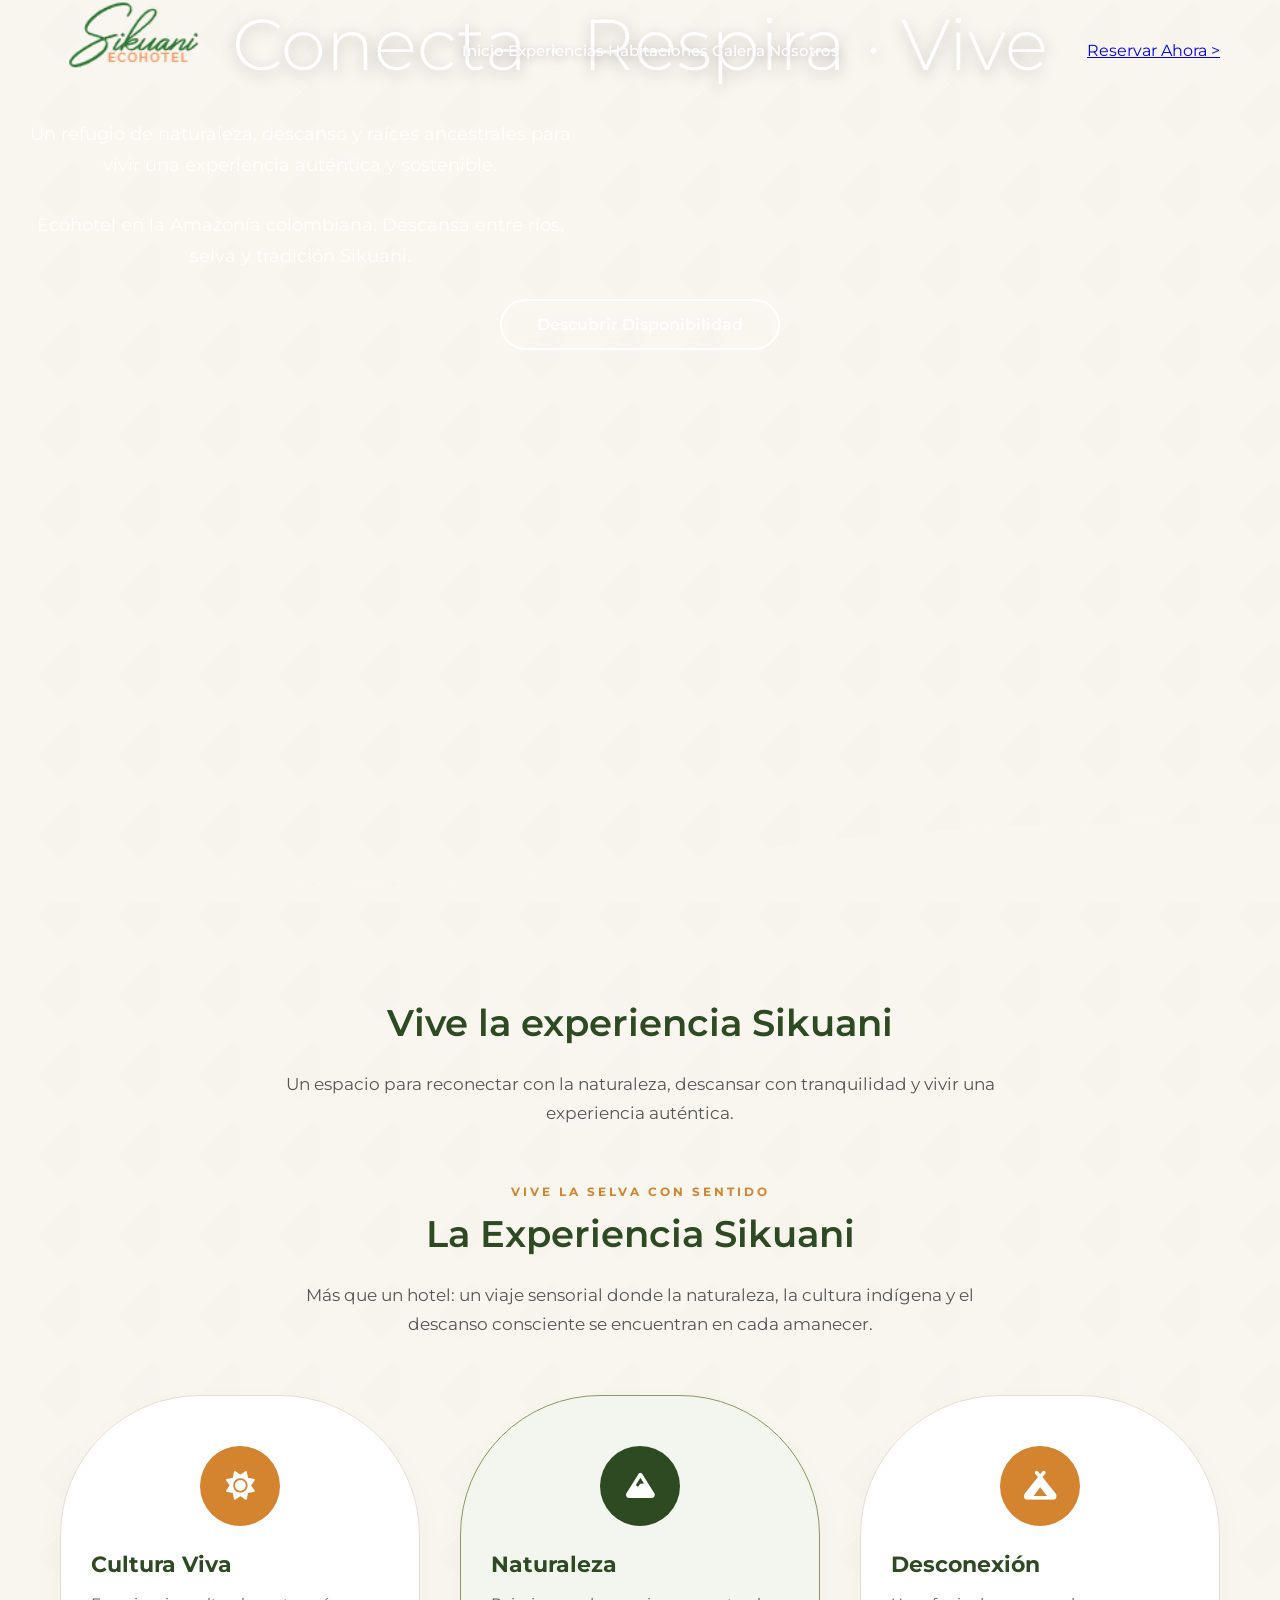
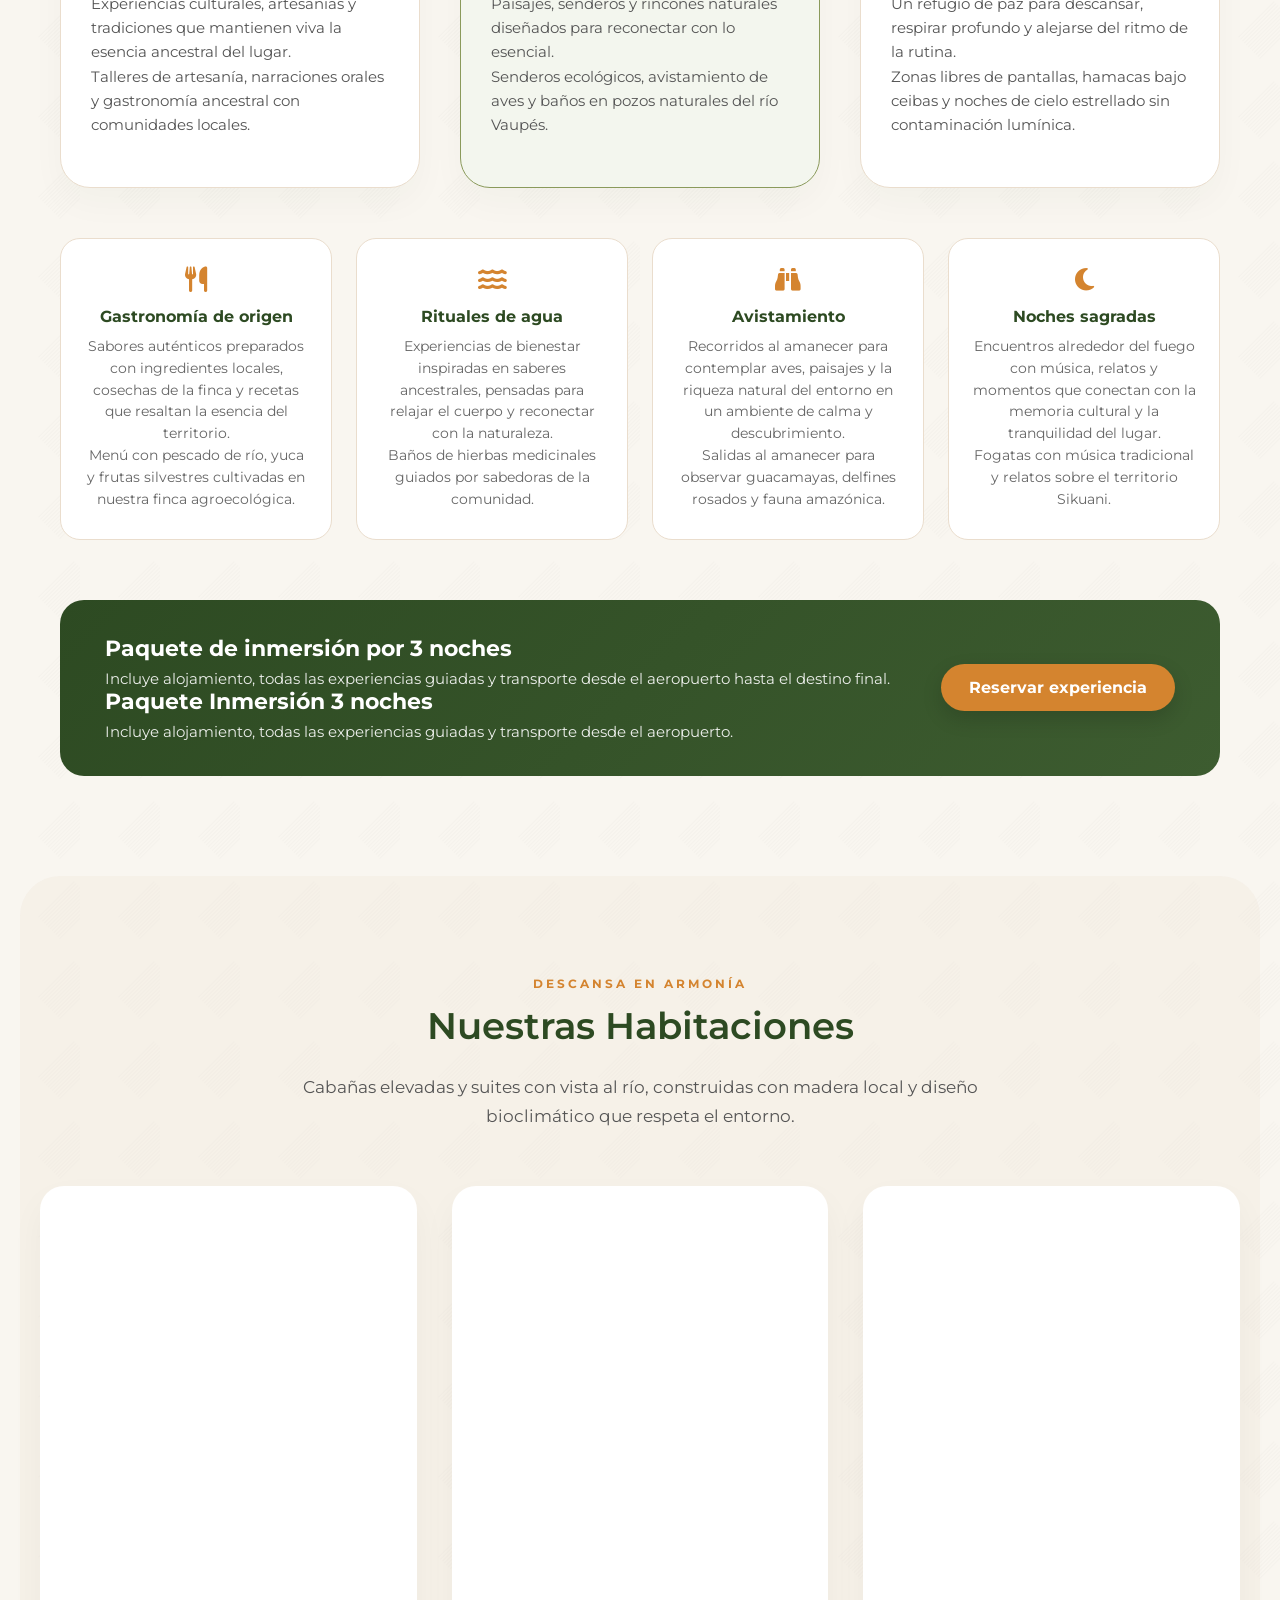
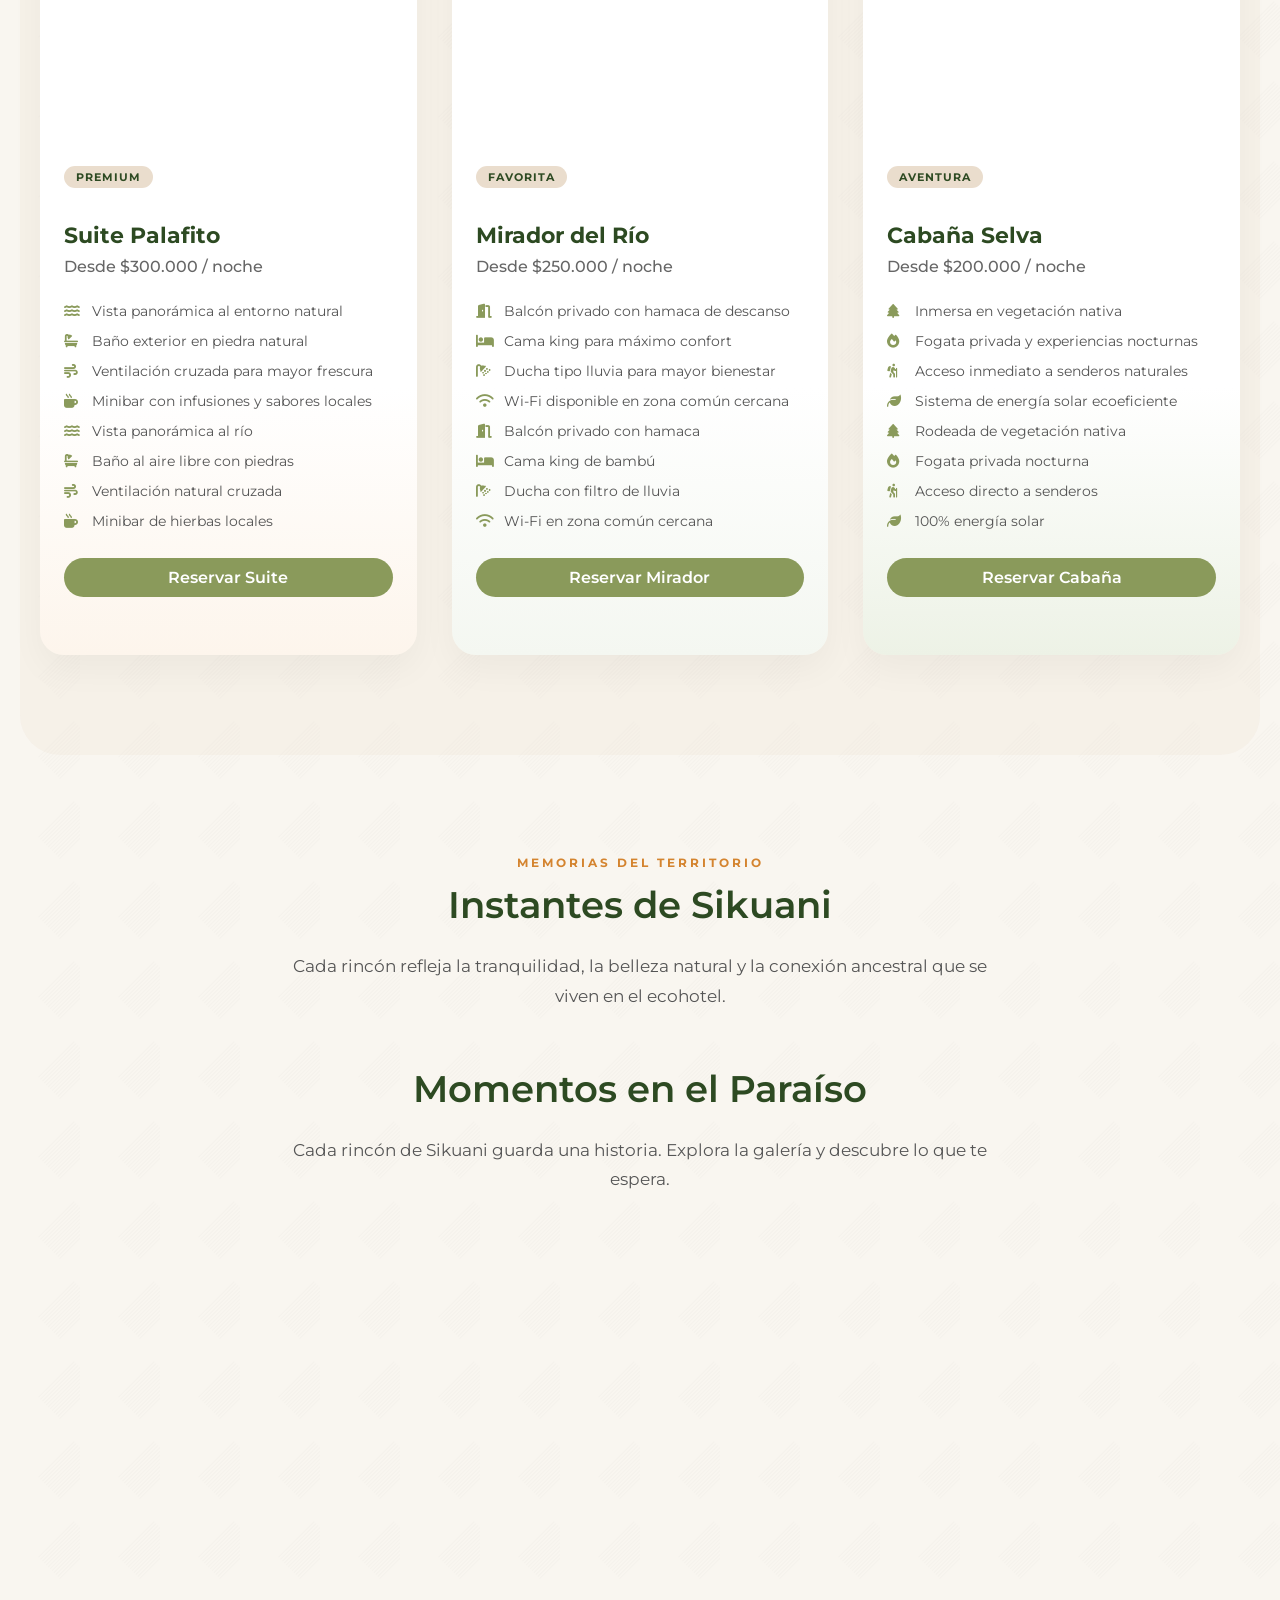
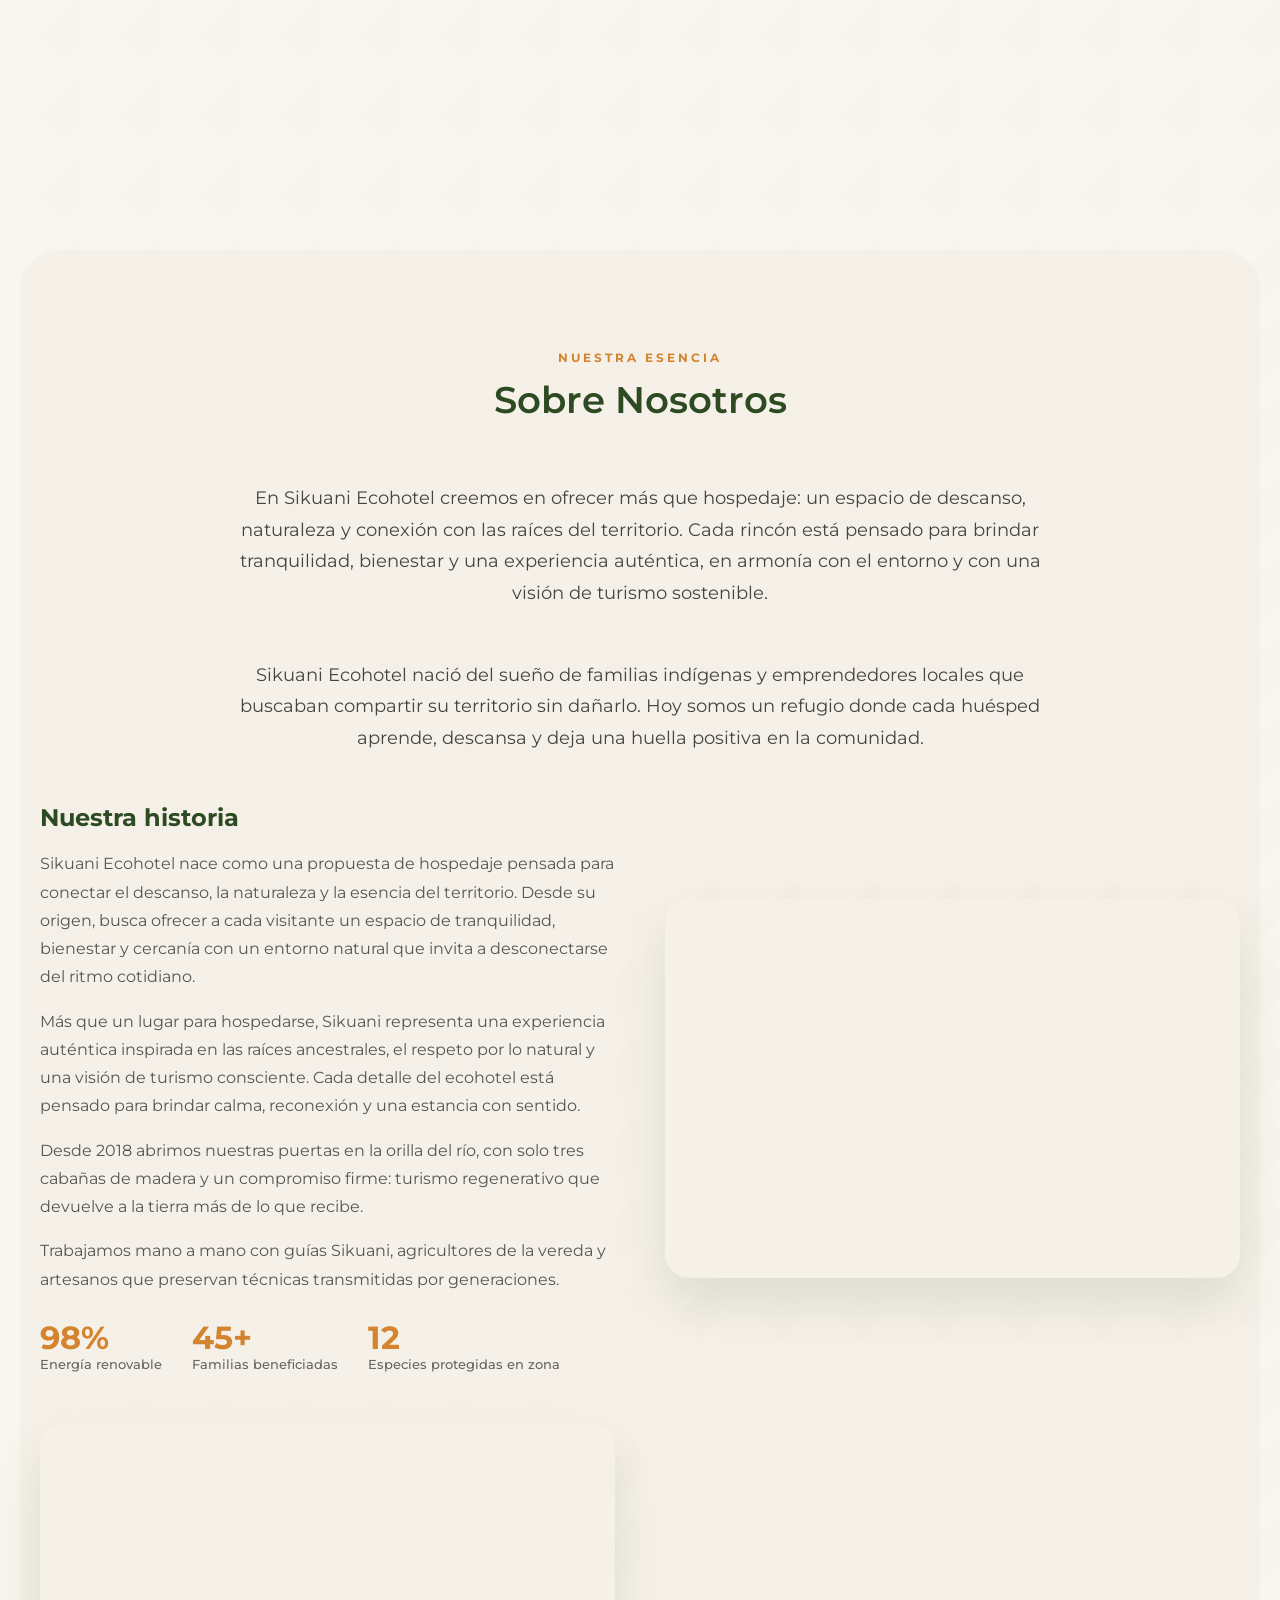
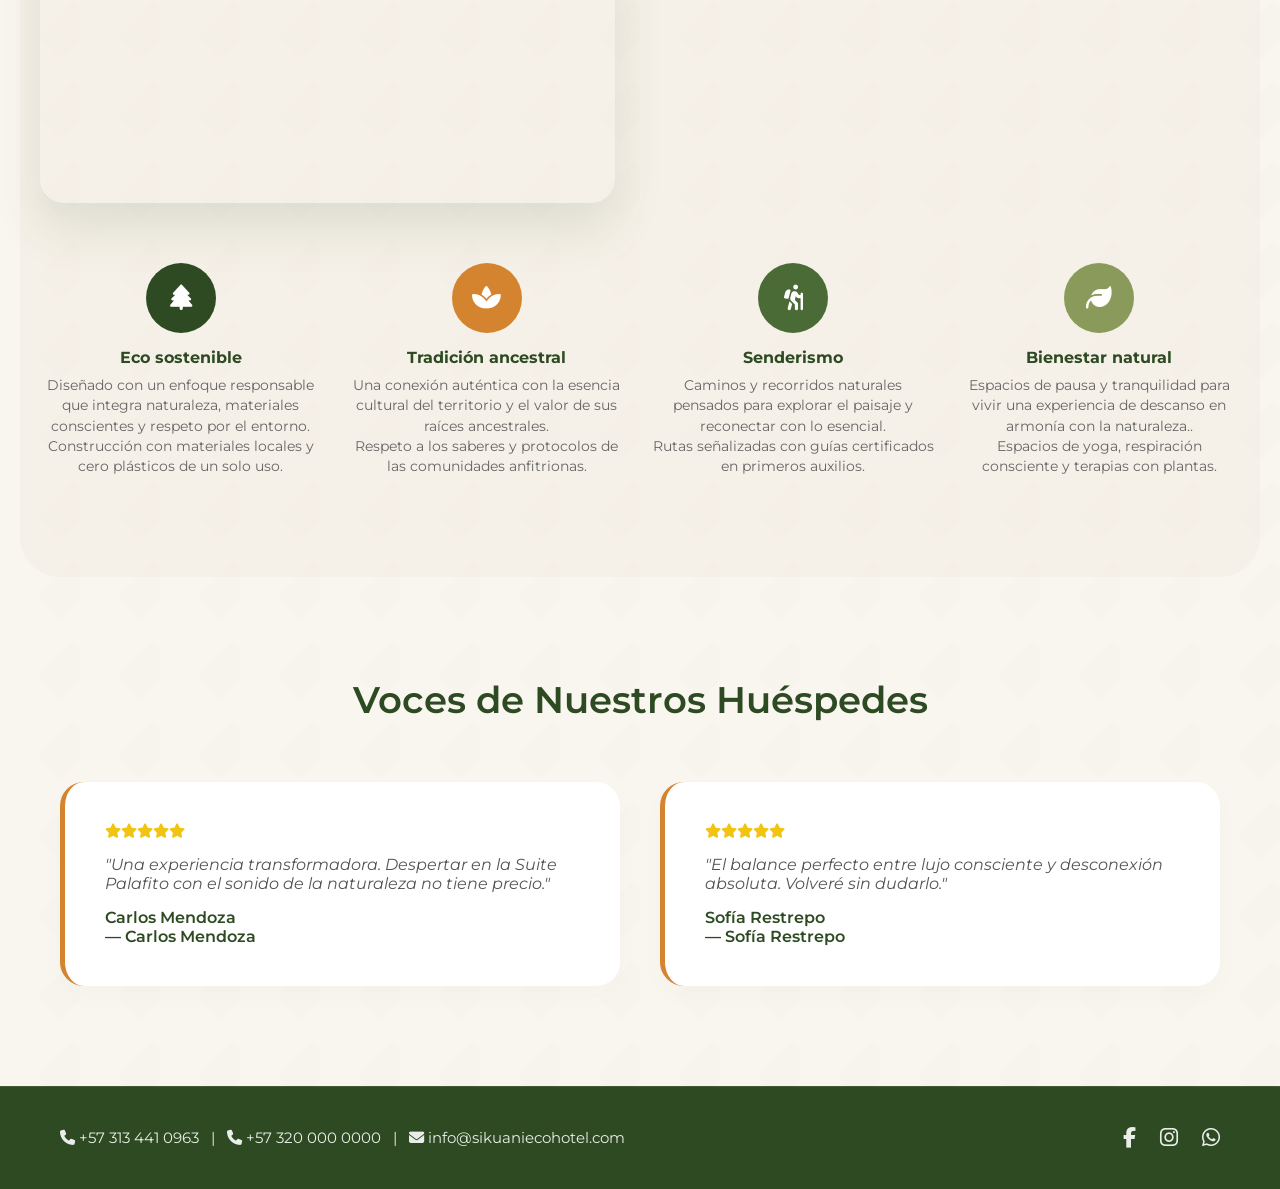
==== commit ca92205c: "Update index.html" ====
--- a/index.html
+++ b/index.html
@@ -1,146 +1,671 @@
 <!DOCTYPE html>
+
 <html lang="es">
 
 <head>
 
     <meta charset="UTF-8">
+
     <meta name="viewport" content="width=device-width, initial-scale=1.0">
 
     <title>Sikuani Ecohotel | Conecta · Respira · Vive</title>
 
+    
+
     <link rel="preconnect" href="https://fonts.googleapis.com">
+
     <link rel="preconnect" href="https://fonts.gstatic.com" crossorigin>
 
     <link href="https://fonts.googleapis.com/css2?family=Great+Vibes&family=Montserrat:wght@300;400;500;600;700&display=swap" rel="stylesheet">
 
+    
+
     <link rel="stylesheet" href="https://cdnjs.cloudflare.com/ajax/libs/font-awesome/6.4.0/css/all.min.css">
 
-    <link rel="stylesheet" href="styles.css">
+    
+
+    <link rel="stylesheet" href="Styles.css">
 
 </head>
 
 <body>
 
+
+
     <nav id="navbar">
 
         <a href="#inicio" class="logo-container">
+
             <img src="logo-sikuani.png" alt="Sikuani Ecohotel" class="logo-img">
+
         </a>
 
         <div class="menu-links">
+
             <a href="#inicio">Inicio</a>
+
             <a href="#experiencias">Experiencias</a>
+
             <a href="#habitaciones">Habitaciones</a>
+
             <a href="#galeria">Galería</a>
+
             <a href="#nosotros">Nosotros</a>
+
         </div>
 
-        <a href="reservar.html" class="btn-reservar">
-            Reservar Ahora
-        </a>
+        <a href="reservar.html" class="btn-reservar">Reservar Ahora &gt;</a>
 
     </nav>
 
+
+
     <main id="main-content">
 
+        
+
         <header class="hero" id="inicio">
 
             <h1 class="slogan">Conecta · Respira · Vive</h1>
 
-            <p class="hero-desc">
-                Ecohotel en la Amazonía colombiana. Descansa entre ríos, selva y tradición Sikuani.
-            </p>
-
-            <a href="reservar.html" class="btn-hero">
-                Descubrir Disponibilidad
-            </a>
+
+            <p class="hero-desc">Un refugio de naturaleza, descanso y raíces ancestrales para vivir una experiencia auténtica y sostenible.</p>
+
+            <p class="hero-desc">Ecohotel en la Amazonía colombiana. Descansa entre ríos, selva y tradición Sikuani.</p>
+
+
+            <a href="reservar.html" class="btn-hero">Descubrir Disponibilidad</a>
+
+            
 
             <svg class="hero-curve" xmlns="http://www.w3.org/2000/svg" viewBox="0 0 1440 120">
 
-                <path fill="#f9f6f0"
-                    d="M0,64L80,74.7C160,85,320,107,480,101.3C640,96,800,64,960,48C1120,32,1280,32,1360,32L1440,32L1440,120L1360,120C1280,120,1120,120,960,120C800,120,640,120,480,120C320,120,160,120,80,120L0,120Z">
-                </path>
+                <path fill="#f9f6f0" d="M0,64L80,74.7C160,85,320,107,480,101.3C640,96,800,64,960,48C1120,32,1280,32,1360,32L1440,32L1440,120L1360,120C1280,120,1120,120,960,120C800,120,640,120,480,120C320,120,160,120,80,120L0,120Z"></path>
 
             </svg>
 
         </header>
 
+
+
         <section id="experiencias" class="container oculto">
 
+
+            <h2 class="section-title">Vive la experiencia Sikuani</h2>
+
+            <p class="section-intro">Un espacio para reconectar con la naturaleza, descansar con tranquilidad y vivir una experiencia auténtica.</p>
+
             <p class="section-eyebrow">Vive la selva con sentido</p>
 
             <h2 class="section-title">La Experiencia Sikuani</h2>
 
-            <p class="section-intro">
-                Más que un hotel: un viaje sensorial donde la naturaleza,
-                la cultura indígena y el descanso consciente se encuentran
-                en cada amanecer.
-            </p>
+            <p class="section-intro">Más que un hotel: un viaje sensorial donde la naturaleza, la cultura indígena y el descanso consciente se encuentran en cada amanecer.</p>
+
+
+
 
             <div class="grid-3">
 
                 <div class="icon-card">
 
-                    <div class="icon-circle">
-                        <i class="fa-solid fa-sun"></i>
+                    <div class="icon-circle"><i class="fa-solid fa-sun"></i></div>
+
+                    <h3>Cultura Viva</h3>
+
+
+                    <p>Experiencias culturales, artesanías y tradiciones que mantienen viva la esencia ancestral del lugar.</p>
+
+                    <p>Talleres de artesanía, narraciones orales y gastronomía ancestral con comunidades locales.</p>
+
+
+                </div>
+
+                <div class="icon-card destacado">
+
+                    <div class="icon-circle"><i class="fa-solid fa-mountain"></i></div>
+
+                    <h3>Naturaleza</h3>
+
+
+                    <p>Paisajes, senderos y rincones naturales diseñados para reconectar con lo esencial.</p>
+
+                    <p>Senderos ecológicos, avistamiento de aves y baños en pozos naturales del río Vaupés.</p>
+
+
+                </div>
+
+                <div class="icon-card">
+
+                    <div class="icon-circle"><i class="fa-solid fa-campground"></i></div>
+
+                    <h3>Desconexión</h3>
+
+
+                    <p>Un refugio de paz para descansar, respirar profundo y alejarse del ritmo de la rutina.</p>
+
+                    <p>Zonas libres de pantallas, hamacas bajo ceibas y noches de cielo estrellado sin contaminación lumínica.</p>
+
+
+                </div>
+
+            </div>
+
+
+
+            <div class="experiencias-extra">
+
+                <article class="exp-card">
+
+                    <i class="fa-solid fa-utensils"></i>
+
+                    <h4>Gastronomía de origen</h4>
+
+
+                    <p>Sabores auténticos preparados con ingredientes locales, cosechas de la finca y recetas que resaltan la esencia del territorio.</p>
+
+                    <p>Menú con pescado de río, yuca y frutas silvestres cultivadas en nuestra finca agroecológica.</p>
+
+
+                </article>
+
+                <article class="exp-card">
+
+                    <i class="fa-solid fa-water"></i>
+
+                    <h4>Rituales de agua</h4>
+
+
+                    <p>Experiencias de bienestar inspiradas en saberes ancestrales, pensadas para relajar el cuerpo y reconectar con la naturaleza.</p>
+
+                    <p>Baños de hierbas medicinales guiados por sabedoras de la comunidad.</p>
+
+
+                </article>
+
+                <article class="exp-card">
+
+                    <i class="fa-solid fa-binoculars"></i>
+
+                    <h4>Avistamiento</h4>
+
+
+                    <p>Recorridos al amanecer para contemplar aves, paisajes y la riqueza natural del entorno en un ambiente de calma y descubrimiento.</p>
+
+                    <p>Salidas al amanecer para observar guacamayas, delfines rosados y fauna amazónica.</p>
+
+
+                </article>
+
+                <article class="exp-card">
+
+                    <i class="fa-solid fa-moon"></i>
+
+                    <h4>Noches sagradas</h4>
+
+
+                    <p>Encuentros alrededor del fuego con música, relatos y momentos que conectan con la memoria cultural y la tranquilidad del lugar.</p>
+
+                    <p>Fogatas con música tradicional y relatos sobre el territorio Sikuani.</p>
+
+
+                </article>
+
+            </div>
+
+
+
+            <div class="cta-banner">
+
+                <div>
+
+
+                    <h3>Paquete de inmersión por 3 noches</h3>
+
+                    <p>Incluye alojamiento, todas las experiencias guiadas y transporte desde el aeropuerto hasta el destino final.</p>
+
+                    <h3>Paquete Inmersión 3 noches</h3>
+
+                    <p>Incluye alojamiento, todas las experiencias guiadas y transporte desde el aeropuerto.</p>
+
+
+                </div>
+
+                <a href="reservar.html" class="btn-cta">Reservar experiencia</a>
+
+            </div>
+
+        </section>
+
+
+
+        <section id="habitaciones" class="container oculto section-alt">
+
+            <p class="section-eyebrow">Descansa en armonía</p>
+
+            <h2 class="section-title">Nuestras Habitaciones</h2>
+
+            <p class="section-intro">Cabañas elevadas y suites con vista al río, construidas con madera local y diseño bioclimático que respeta el entorno.</p>
+
+
+
+            <div class="rooms-grid">
+
+                <div class="room-card card-terracota">
+
+
+                    <div class="room-img" style="background-image: url('https://images.unsplash.com/photo-1767334573956-68fee24e876b?q=80&w=1170&auto=format&fit=crop&ixlib=rb-4.1.0&ixid=M3wxMjA3fDB8MHxwaG90by1wYWdlfHx8fGVufDB8fHx8fA%3D%3D');"></div>
+
+                    <div class="room-img" style="background-image: url('https://images.unsplash.com/photo-1587061949409-02df41d5e562?auto=format&fit=crop&w=600&q=80');"></div>
+
+
+                    <div class="room-body">
+
+                        <span class="room-tag">Premium</span>
+
+                        <h3>Suite Palafito</h3>
+
+                        <p class="room-price">Desde $300.000 / noche</p>
+
+                        <ul class="room-amenities">
+
+
+                            <li><i class="fa-solid fa-water"></i> Vista panorámica al entorno natural</li>
+
+                            <li><i class="fa-solid fa-bath"></i> Baño exterior en piedra natural</li>
+
+                            <li><i class="fa-solid fa-wind"></i> Ventilación cruzada para mayor frescura</li>
+
+                            <li><i class="fa-solid fa-mug-hot"></i> Minibar con infusiones y sabores locales</li>
+
+                            <li><i class="fa-solid fa-water"></i> Vista panorámica al río</li>
+
+                            <li><i class="fa-solid fa-bath"></i> Baño al aire libre con piedras</li>
+
+                            <li><i class="fa-solid fa-wind"></i> Ventilación natural cruzada</li>
+
+                            <li><i class="fa-solid fa-mug-hot"></i> Minibar de hierbas locales</li>
+
+
+                        </ul>
+
+                        <a href="reservar.html?habitacion=palafito" class="btn-ver-mas">Reservar Suite</a>
+
                     </div>
 
-                    <h3>Cultura Viva</h3>
-
-                    <p>
-                        Talleres de artesanía, narraciones orales y gastronomía ancestral
-                        con comunidades locales.
-                    </p>
-
-                </div>
-
-                <div class="icon-card destacado">
-
-                    <div class="icon-circle">
-                        <i class="fa-solid fa-mountain"></i>
+                </div>
+
+                <div class="room-card card-verde-suave">
+
+
+                    <div class="room-img" style="background-image: url('https://images.openai.com/static-rsc-4/UZwmprH_eT2A2p5Y2vGKkx5IvxM8BuAvnk-AkklPwu1-Bv3PZK-gAjRUx7r3MpcPGBZKQa4YhMvlWS0NlB0VyccSROwlalE-7ZI0QLhoKzaj_x0Qt3HgyeD4H3diYP5iIuH50ysVRH6j4nJwz7VFi9xNO3AYZpwRIGgCJmNjdquMaNlVpNrQhtTyxlAi5aIK?purpose=fullsize');"></div>
+
+                    <div class="room-img" style="background-image: url('https://images.unsplash.com/photo-1542718610-a1d656d1884c?auto=format&fit=crop&w=600&q=80');"></div>
+
+
+                    <div class="room-body">
+
+                        <span class="room-tag">Favorita</span>
+
+                        <h3>Mirador del Río</h3>
+
+                        <p class="room-price">Desde $250.000 / noche</p>
+
+                        <ul class="room-amenities">
+
+
+                            <li><i class="fa-solid fa-door-open"></i> Balcón privado con hamaca de descanso</li>
+
+                            <li><i class="fa-solid fa-bed"></i> Cama king para máximo confort</li>
+
+                            <li><i class="fa-solid fa-shower"></i> Ducha tipo lluvia para mayor bienestar</li>
+
+                            <li><i class="fa-solid fa-wifi"></i> Wi-Fi disponible en zona común cercana</li>
+
+                            <li><i class="fa-solid fa-door-open"></i> Balcón privado con hamaca</li>
+
+                            <li><i class="fa-solid fa-bed"></i> Cama king de bambú</li>
+
+                            <li><i class="fa-solid fa-shower"></i> Ducha con filtro de lluvia</li>
+
+                            <li><i class="fa-solid fa-wifi"></i> Wi‑Fi en zona común cercana</li>
+
+
+                        </ul>
+
+                        <a href="reservar.html?habitacion=mirador" class="btn-ver-mas">Reservar Mirador</a>
+
                     </div>
 
-                    <h3>Naturaleza</h3>
-
-                    <p>
-                        Senderos ecológicos, avistamiento de aves y baños en pozos
-                        naturales del río Vaupés.
-                    </p>
-
-                </div>
-
-                <div class="icon-card">
-
-                    <div class="icon-circle">
-                        <i class="fa-solid fa-campground"></i>
+                </div>
+
+                <div class="room-card card-verde-oliva">
+
+
+                    <div class="room-img" style="background-image: url('https://cdn.conscious-explorer.com/keycdn/file/78587695e0bbc82d8ede739e86d886fa2f2162dac7c882583133e62f40e0daba/4qG0aRjuUOKEr2GN.jpg');"></div>
+
+                    <div class="room-img" style="background-image: url('https://images.unsplash.com/photo-1510798831971-661eb04b3739?auto=format&fit=crop&w=600&q=80');"></div>
+
+
+                    <div class="room-body">
+
+                        <span class="room-tag">Aventura</span>
+
+                        <h3>Cabaña Selva</h3>
+
+                        <p class="room-price">Desde $200.000 / noche</p>
+
+                        <ul class="room-amenities">
+
+
+                            <li><i class="fa-solid fa-tree"></i> Inmersa en vegetación nativa</li>
+
+                            <li><i class="fa-solid fa-fire"></i> Fogata privada y experiencias nocturnas</li>
+
+                            <li><i class="fa-solid fa-person-hiking"></i> Acceso inmediato a senderos naturales</li>
+
+                            <li><i class="fa-solid fa-leaf"></i> Sistema de energía solar ecoeficiente</li>
+
+                            <li><i class="fa-solid fa-tree"></i> Rodeada de vegetación nativa</li>
+
+                            <li><i class="fa-solid fa-fire"></i> Fogata privada nocturna</li>
+
+                            <li><i class="fa-solid fa-person-hiking"></i> Acceso directo a senderos</li>
+
+                            <li><i class="fa-solid fa-leaf"></i> 100% energía solar</li>
+
+
+                        </ul>
+
+                        <a href="reservar.html?habitacion=cabana" class="btn-ver-mas">Reservar Cabaña</a>
+
                     </div>
 
-                    <h3>Desconexión</h3>
-
-                    <p>
-                        Zonas libres de pantallas, hamacas bajo ceibas y noches
-                        de cielo estrellado sin contaminación lumínica.
-                    </p>
-
                 </div>
 
             </div>
 
         </section>
 
+
+
+        <section id="galeria" class="container oculto">
+
+            <p class="section-eyebrow">Memorias del territorio</p>
+
+
+            <h2 class="section-title">Instantes de Sikuani</h2>
+
+            <p class="section-intro">Cada rincón refleja la tranquilidad, la belleza natural y la conexión ancestral que se viven en el ecohotel.</p>
+
+            <h2 class="section-title">Momentos en el Paraíso</h2>
+
+            <p class="section-intro">Cada rincón de Sikuani guarda una historia. Explora la galería y descubre lo que te espera.</p>
+
+
+
+
+            <div class="gallery-grid">
+
+
+                <div class="gallery-item item-grande" data-gallery="https://images.pexels.com/photos/36839072/pexels-photo-36839072.jpeg" style="background-image: url('https://images.pexels.com/photos/36839072/pexels-photo-36839072.jpeg');">
+
+                <div class="gallery-item item-grande" data-gallery="https://images.unsplash.com/photo-1544644181-1484b3fdfc62?auto=format&fit=crop&w=1200&q=80" style="background-image: url('https://images.unsplash.com/photo-1544644181-1484b3fdfc62?auto=format&fit=crop&w=800&q=80');">
+
+
+                    <span class="gallery-caption">Amanecer sobre el río</span>
+
+                </div>
+
+
+                <div class="gallery-item" data-gallery="https://images.pexels.com/photos/4911905/pexels-photo-4911905.jpeg" style="background-image: url('https://images.pexels.com/photos/4911905/pexels-photo-4911905.jpeg');">
+
+                <div class="gallery-item" data-gallery="https://images.unsplash.com/photo-1447752875215-b2761acb3c5d?auto=format&fit=crop&w=1200&q=80" style="background-image: url('https://images.unsplash.com/photo-1447752875215-b2761acb3c5d?auto=format&fit=crop&w=500&q=80');">
+
+
+                    <span class="gallery-caption">Sendero en la selva</span>
+
+                </div>
+
+
+                <div class="gallery-item" data-gallery="https://images.unsplash.com/photo-1506126613408-eca07ce68773?auto=format&fit=crop&w=500&q=80" style="background-image: url('https://images.unsplash.com/photo-1506126613408-eca07ce68773?auto=format&fit=crop&w=500&q=80');">
+
+                <div class="gallery-item" data-gallery="https://images.unsplash.com/photo-1506126613408-eca07ce68773?auto=format&fit=crop&w=1200&q=80" style="background-image: url('https://images.unsplash.com/photo-1506126613408-eca07ce68773?auto=format&fit=crop&w=500&q=80');">
+
+
+                    <span class="gallery-caption">Meditación al atardecer</span>
+
+                </div>
+
+
+                <div class="gallery-item item-ancho" data-gallery="https://images.unsplash.com/photo-1776624906357-dad5ad7f8d42?q=80&w=687&auto=format&fit=crop&ixlib=rb-4.1.0&ixid=M3wxMjA3fDB8MHxwaG90by1wYWdlfHx8fGVufDB8fHx8fA%3D%3D" style="background-image: url('https://images.unsplash.com/photo-1776624906357-dad5ad7f8d42?q=80&w=687&auto=format&fit=crop&ixlib=rb-4.1.0&ixid=M3wxMjA3fDB8MHxwaG90by1wYWdlfHx8fGVufDB8fHx8fA%3D%3D');">
+
+                <div class="gallery-item item-ancho" data-gallery="https://images.unsplash.com/photo-1470071459604-3b5ec3a7fe05?auto=format&fit=crop&w=1200&q=80" style="background-image: url('https://images.unsplash.com/photo-1470071459604-3b5ec3a7fe05?auto=format&fit=crop&w=800&q=80');">
+
+
+                    <span class="gallery-caption">Valle y montañas verdes</span>
+
+                </div>
+
+
+                <div class="gallery-item" data-gallery="https://thumbs.dreamstime.com/b/showcases-elevated-wooden-cabins-featuring-classic-orange-tile-roofs-set-lush-tropical-forest-offers-stunning-ocean-view-370609982.jpg" style="background-image: url('https://thumbs.dreamstime.com/b/showcases-elevated-wooden-cabins-featuring-classic-orange-tile-roofs-set-lush-tropical-forest-offers-stunning-ocean-view-370609982.jpg');">
+
+                <div class="gallery-item" data-gallery="https://images.unsplash.com/photo-1596394516093-501ba68a0ba6?auto=format&fit=crop&w=1200&q=80" style="background-image: url('https://images.unsplash.com/photo-1596394516093-501ba68a0ba6?auto=format&fit=crop&w=500&q=80');">
+
+
+                    <span class="gallery-caption">Cabañas elevadas</span>
+
+                </div>
+
+
+                <div class="gallery-item" data-gallery="https://images.squarespace-cdn.com/content/v1/52c9f4ebe4b02c7007cdd86a/e8256022-35bd-440f-ab60-fa8e566eabae/DSC01143.webp" style="background-image: url('https://images.squarespace-cdn.com/content/v1/52c9f4ebe4b02c7007cdd86a/e8256022-35bd-440f-ab60-fa8e566eabae/DSC01143.webp');">
+
+                <div class="gallery-item" data-gallery="https://images.unsplash.com/photo-1516426122078-c23e76319801?auto=format&fit=crop&w=1200&q=80" style="background-image: url('https://images.unsplash.com/photo-1516426122078-c23e76319801?auto=format&fit=crop&w=500&q=80');">
+
+
+                    <span class="gallery-caption">Noche estrellada</span>
+
+                </div>
+
+            </div>
+
+        </section>
+
+
+
+        <section id="nosotros" class="container oculto section-alt">
+
+            <p class="section-eyebrow">Nuestra esencia</p>
+
+            <h2 class="section-title">Sobre Nosotros</h2>
+
+
+            <p class="about-text">En Sikuani Ecohotel creemos en ofrecer más que hospedaje: un espacio de descanso, naturaleza y conexión con las raíces del territorio. Cada rincón está pensado para brindar tranquilidad, bienestar y una experiencia auténtica, en armonía con el entorno y con una visión de turismo sostenible.</p>
+
+            <p class="about-text">Sikuani Ecohotel nació del sueño de familias indígenas y emprendedores locales que buscaban compartir su territorio sin dañarlo. Hoy somos un refugio donde cada huésped aprende, descansa y deja una huella positiva en la comunidad.</p>
+
+
+            
+
+            <div class="about-split">
+
+                <div class="about-story">
+
+                    <h3>Nuestra historia</h3>
+
+
+                    <p>Sikuani Ecohotel nace como una propuesta de hospedaje pensada para conectar el descanso, la naturaleza y la esencia del territorio. Desde su origen, busca ofrecer a cada visitante un espacio de tranquilidad, bienestar y cercanía con un entorno natural que invita a desconectarse del ritmo cotidiano.</p>
+
+                    <p>Más que un lugar para hospedarse, Sikuani representa una experiencia auténtica inspirada en las raíces ancestrales, el respeto por lo natural y una visión de turismo consciente. Cada detalle del ecohotel está pensado para brindar calma, reconexión y una estancia con sentido.</p>
+
+                    <p>Desde 2018 abrimos nuestras puertas en la orilla del río, con solo tres cabañas de madera y un compromiso firme: turismo regenerativo que devuelve a la tierra más de lo que recibe.</p>
+
+                    <p>Trabajamos mano a mano con guías Sikuani, agricultores de la vereda y artesanos que preservan técnicas transmitidas por generaciones.</p>
+
+
+                    <div class="stats-row">
+
+                        <div class="stat">
+
+                            <strong>98%</strong>
+
+                            <span>Energía renovable</span>
+
+                        </div>
+
+                        <div class="stat">
+
+                            <strong>45+</strong>
+
+                            <span>Familias beneficiadas</span>
+
+                        </div>
+
+                        <div class="stat">
+
+                            <strong>12</strong>
+
+                            <span>Especies protegidas en zona</span>
+
+                        </div>
+
+                    </div>
+
+                </div>
+
+
+                <div class="about-image" style="background-image: url('https://images.openai.com/static-rsc-4/YfYCE2ncCxT2Tu7gWsEnyDcWsZB88CQacP8UQMfP1zTWOVP2XCwX9WJnpro72whO7y3zRHaz_Sx4_68ZngK4FiaGvW_rvd9lVV1dGRuzXe-obbyk2nO3JsW-Zbrruc5YpCFXbUEIXs25KCtrZ_SVpqbTfT0vqwfhgkbS5i0FzWrEJl7wvBYXV7Uh9P6b6iXB?purpose=fullsize');"></div>
+
+                <div class="about-image" style="background-image: url('https://images.unsplash.com/photo-1464226184884-fa80b87d93da?auto=format&fit=crop&w=700&q=80');"></div>
+
+
+            </div>
+
+
+
+            <div class="about-grid">
+
+                <div class="about-item">
+
+                    <div class="about-icon"><i class="fa-solid fa-tree"></i></div>
+
+                    <h4>Eco sostenible</h4>
+
+
+                    <p>Diseñado con un enfoque responsable que integra naturaleza, materiales conscientes y respeto por el entorno.</p>
+
+                    <p>Construcción con materiales locales y cero plásticos de un solo uso.</p>
+
+
+                </div>
+
+                <div class="about-item">
+
+                    <div class="about-icon"><i class="fa-solid fa-spa"></i></div>
+
+                    <h4>Tradición ancestral</h4>
+
+
+                    <p>Una conexión auténtica con la esencia cultural del territorio y el valor de sus raíces ancestrales.</p>
+
+                    <p>Respeto a los saberes y protocolos de las comunidades anfitrionas.</p>
+
+
+                </div>
+
+                <div class="about-item">
+
+                    <div class="about-icon"><i class="fa-solid fa-person-hiking"></i></div>
+
+                    <h4>Senderismo</h4>
+
+
+                    <p>Caminos y recorridos naturales pensados para explorar el paisaje y reconectar con lo esencial.</p>
+
+                    <p>Rutas señalizadas con guías certificados en primeros auxilios.</p>
+
+
+                </div>
+
+                <div class="about-item">
+
+                    <div class="about-icon"><i class="fa-solid fa-leaf"></i></div>
+
+                    <h4>Bienestar natural</h4>
+
+
+                    <p>Espacios de pausa y tranquilidad para vivir una experiencia de descanso en armonía con la naturaleza..</p>
+
+                    <p>Espacios de yoga, respiración consciente y terapias con plantas.</p>
+
+
+                </div>
+
+            </div>
+
+        </section>
+
+
+
+        <section id="testimonios" class="container oculto">
+
+            <h2 class="section-title">Voces de Nuestros Huéspedes</h2>
+
+            <div class="testimonials-grid">
+
+                <div class="testimonial-card">
+
+                    <div class="stars"><i class="fa-solid fa-star"></i><i class="fa-solid fa-star"></i><i class="fa-solid fa-star"></i><i class="fa-solid fa-star"></i><i class="fa-solid fa-star"></i></div>
+
+                    <p>"Una experiencia transformadora. Despertar en la Suite Palafito con el sonido de la naturaleza no tiene precio."</p>
+
+
+                    <h4> Carlos Mendoza</h4>
+
+                    <h4>— Carlos Mendoza</h4>
+
+
+                </div>
+
+                <div class="testimonial-card">
+
+                    <div class="stars"><i class="fa-solid fa-star"></i><i class="fa-solid fa-star"></i><i class="fa-solid fa-star"></i><i class="fa-solid fa-star"></i><i class="fa-solid fa-star"></i></div>
+
+                    <p>"El balance perfecto entre lujo consciente y desconexión absoluta. Volveré sin dudarlo."</p>
+
+
+                    <h4> Sofía Restrepo</h4>
+
+                    <h4>— Sofía Restrepo</h4>
+
+
+                </div>
+
+            </div>
+
+        </section>
+
+
+
         <footer id="contacto">
 
             <div>
-                <i class="fa-solid fa-phone"></i> +57 313 441 0963
-                &nbsp; | &nbsp;
-                <i class="fa-solid fa-envelope"></i>
-                info@sikuaniecohotel.com
+
+
+                <i class="fa-solid fa-phone"></i> +57 313 441    0963 &nbsp; | &nbsp; 
+
+                <i class="fa-solid fa-phone"></i> +57 320 000 0000 &nbsp; | &nbsp; 
+
+
+                <i class="fa-solid fa-envelope"></i> info@sikuaniecohotel.com
+
             </div>
 
             <div class="footer-social">
 
                 <i class="fa-brands fa-facebook-f"></i>
+
                 <i class="fa-brands fa-instagram"></i>
+
                 <i class="fa-brands fa-whatsapp"></i>
 
             </div>
@@ -149,6 +674,18 @@
 
     </main>
 
+
+
+    <div id="gallery-lightbox" class="gallery-lightbox">
+
+        <button class="lightbox-close" aria-label="Cerrar"><i class="fa-solid fa-xmark"></i></button>
+
+        <img src="" alt="Vista ampliada de la galería Sikuani">
+
+    </div>
+
+
+
     <script src="script.js"></script>
 
 </body>
--- a/Styles.css
+++ b/Styles.css
@@ -0,0 +1,462 @@
+/* --- CONFIGURACIÓN E IDENTIDAD DE MARCA --- */
+:root {
+  --verde-oscuro: #2d4a22;
+  --verde-claro: #8a9a5b;
+  --naranja-tierra: #d4842f;
+  --crema-fondo: #f9f6f0;
+  --crema-oscuro: #eaddcd;
+  --texto-oscuro: #2c3e26;
+  --fuente-texto: 'Montserrat', sans-serif;
+  --fuente-logo: 'Great Vibes', cursive;
+}
+
+* { margin: 0; padding: 0; box-sizing: border-box; }
+
+body {
+  font-family: var(--fuente-texto);
+  background-color: var(--crema-fondo);
+  color: var(--texto-oscuro);
+  overflow-x: hidden;
+  /* Detalle natural premium: Patrón de hojas abstractas */
+  background-image: url('data:image/svg+xml;utf8,<svg width="80" height="80" viewBox="0 0 60 60" xmlns="http://www.w3.org/2000/svg"><path d="M54.627 0l.83.83-26.9 26.9.613.612 26.9-26.9.83.83-26.9 26.9.612.613 26.9-26.9.83.83-26.9 26.9.613.612 26.9-26.9.83.83-26.9 26.9.612.613 26.9-26.9.83.83-26.9 26.9.613.612 26.9-26.9.83.83-26.9 26.9.612.613 26.9-26.9.83.83-26.9 26.9.613.612 26.9-26.9.83.83-26.9 26.9.612.613 26.9-26.9.83.83-26.9 26.9.613.612 26.9-26.9.83.83-26.9 26.9.612.613 26.9-26.9.83.83-26.9 26.9.613.612 26.9-26.9.83.83-26.9 26.9.612.613 26.9-26.9.83.83z" fill="%232d4a22" fill-opacity="0.02" fill-rule="evenodd"/></svg>');
+}
+
+html { scroll-behavior: smooth; }
+
+/* --- EFECTOS DE SCROLL DINÁMICOS --- */
+.oculto {
+  opacity: 0;
+  transform: translateY(50px);
+  transition: all 1s cubic-bezier(0.215, 0.610, 0.355, 1);
+}
+.visible {
+  opacity: 1;
+  transform: translateY(0);
+}
+
+/* --- MENÚ HEADER --- */
+nav {
+   top: 0; width: 100%;height: 100px;position: fixed;
+  display: flex; justify-content: space-between; align-items: center;
+  padding: 25px 60px; background: transparent; z-index: 999;
+  transition: all 0.5s cubic-bezier(0.075, 0.82, 0.165, 1);
+}
+nav.scrolled {
+  background: rgba(249, 246, 240, 0.96);
+  box-shadow: 0 10px 30px rgba(45, 74, 34, 0.05);
+  padding: 12px 60px;
+}
+.logo-container {
+  display: flex;
+  align-items: center;
+  text-decoration: none;
+  flex-shrink: 0;
+  line-height: 0;
+}
+.logo-img {
+  height: clamp(140px, 22vmin, 260px);
+  width: auto;
+  max-width: min(620px, 90vw);
+  display: block;
+  object-fit: contain;
+}
+nav.scrolled .logo-img {
+  height: clamp(95px, 14vmin, 150px);
+  max-width: min(420px, 55vw);
+}
+
+.menu-links a {
+<<<<<<< HEAD
+  margin: 0 20px;
+  text-decoration: none;
+  color: white;
+  font-weight: 500;
+  font-size: 0.95rem;
+  transition: color 0.3s, text-shadow 0.3s;
+  position: relative;
+  text-shadow: 0 2px 10px rgba(0, 0, 0, 0.25);
+}
+
+nav.scrolled .menu-links a {
+  color: var(--verde-oscuro);
+  text-shadow: none;
+}
+
+.menu-links a:hover {
+  color: var(--naranja-tierra);
+}
+=======
+  margin: 0 20px; text-decoration: none; color: var(--verde-oscuro);
+  font-weight: 500; font-size: 0.95rem; transition: color 0.3s;
+  position: relative;
+}
+.menu-links a::after {
+  content: ''; position: absolute; width: 0; height: 2px; bottom: -5px; left: 0;
+  background-color: var(--naranja-tierra); transition: width 0.3s;
+}
+.menu-links a:hover::after { width: 100%; }
+.menu-links a:hover { color: var(--naranja-tierra); }
+>>>>>>> 8d05c70877bd4c8666847d4e16147d511b2021b0
+
+.btn-reservar {
+  background: var(--naranja-tierra); color: white; border: none;
+  padding: 12px 28px; border-radius: 50px; font-weight: 700; cursor: pointer;
+  box-shadow: 0 6px 15px rgba(212, 132, 47, 0.3); transition: all 0.3s;
+  text-decoration: none; display: inline-block; font-size: 0.9rem;
+}
+.btn-reservar:hover { transform: translateY(-2px); background: #b56c22; color: white; }
+
+/* --- HERO SECTION --- */
+.hero {
+  height: 100vh;
+<<<<<<< HEAD
+  background: linear-gradient(rgba(45, 74, 34, 0.35), rgba(45, 74, 34, 0.55)), url('https://images.unsplash.com/photo-1710612198146-77512950a4b7?auto=format&fit=crop&fm=jpg&ixid=M3wxMjA3fDB8MHxwaG90by1wYWdlfHx8fGVufDB8fHx8fA%3D%3D&ixlib=rb-4.1.0&q=60&w=3000') center/cover;
+=======
+  background: linear-gradient(rgba(45, 74, 34, 0.35), rgba(45, 74, 34, 0.55)), url('https://images.unsplash.com/photo-1596394516093-501ba68a0ba6?auto=format&fit=crop&w=1920&q=80') center/cover;
+>>>>>>> 8d05c70877bd4c8666847d4e16147d511b2021b0
+  display: flex; flex-direction: column; justify-content: center; align-items: center;
+  position: relative; text-align: center; padding: 0 20px;
+}
+.slogan {
+<<<<<<< HEAD
+  font-family: Tahoma, sans-serif;
+  font-size: 4.5rem;
+  color: white;
+  font-weight: 300;
+  text-shadow: 0 4px 15px rgba(0,0,0,0.25);
+  margin-bottom: 30px;
+=======
+  font-size: 4.5rem; color: white; font-weight: 300;
+  text-shadow: 0 4px 15px rgba(0,0,0,0.25); margin-bottom: 30px;
+>>>>>>> 8d05c70877bd4c8666847d4e16147d511b2021b0
+}
+.btn-hero {
+  background: transparent; color: white; border: 2px solid white;
+  padding: 14px 35px; border-radius: 50px; font-weight: 600; font-size: 1rem;
+  cursor: pointer; transition: all 0.4s; backdrop-filter: blur(5px);
+}
+.btn-hero:hover { background: white; color: var(--verde-oscuro); transform: scale(1.05); }
+.hero-curve { position: absolute; bottom: -2px; left: 0; width: 100%; }
+
+/* --- MAQUETACIÓN GENERAL Y CONTENEDORES --- */
+.container { max-width: 1200px; margin: 0 auto; padding: 100px 20px; }
+.section-title {
+  text-align: center; color: var(--verde-oscuro); font-size: 2.3rem;
+  margin-bottom: 60px; font-weight: 600;
+}
+
+/* --- SECCIÓN: EXPERIENCIAS --- */
+.grid-3 { display: grid; grid-template-columns: repeat(3, 1fr); gap: 40px; }
+.icon-card {
+  background: white; padding: 50px 30px; border-radius: 140px 140px 30px 30px;
+  box-shadow: 0 15px 35px rgba(45, 74, 34, 0.03); border: 1px solid var(--crema-oscuro);
+  transition: all 0.4s ease;
+}
+.icon-card.destacado { background: #f3f6ee; border-color: var(--verde-claro); }
+.icon-card:hover { transform: translateY(-12px); box-shadow: 0 25px 45px rgba(45, 74, 34, 0.08); }
+.icon-circle {
+  width: 80px; height: 80px; background: var(--naranja-tierra); border-radius: 50%;
+  display: flex; justify-content: center; align-items: center; margin: 0 auto 25px;
+  color: white; font-size: 1.8rem;
+}
+.icon-card.destacado .icon-circle { background: var(--verde-oscuro); }
+.icon-card h3 { color: var(--verde-oscuro); margin-bottom: 15px; font-size: 1.35rem; }
+.icon-card p { font-size: 0.95rem; color: #555; line-height: 1.6; }
+
+/* --- SECCIÓN: HABITACIONES --- */
+.rooms-grid { display: grid; grid-template-columns: repeat(3, 1fr); gap: 35px; }
+.room-card {
+  background: white; border-radius: 24px; overflow: hidden; text-align: center;
+  padding-bottom: 30px; box-shadow: 0 15px 35px rgba(0,0,0,0.04); transition: 0.4s;
+}
+.room-card:hover { transform: translateY(-10px); box-shadow: 0 25px 50px rgba(0,0,0,0.09); }
+.room-img { height: 280px; background-size: cover; background-position: center; }
+.room-card h3 { margin: 25px 0 8px; color: var(--verde-oscuro); font-size: 1.4rem; }
+.room-card p { font-size: 1rem; color: #666; margin-bottom: 20px; font-weight: 500; }
+.btn-ver-mas {
+  background: var(--verde-claro); color: white; border: none;
+  padding: 10px 30px; border-radius: 50px; cursor: pointer; font-weight: 600; transition: 0.3s;
+}
+.room-card:hover .btn-ver-mas { background: var(--verde-oscuro); }
+.card-terracota { background: linear-gradient(to bottom, white 75%, #fdf5ec 100%); }
+.card-verde-suave { background: linear-gradient(to bottom, white 75%, #f4f7f1 100%); }
+.card-verde-oliva { background: linear-gradient(to bottom, white 75%, #edf2e6 100%); }
+
+/* --- SECCIÓN: GALERÍA --- */
+.gallery-grid {
+  display: grid; grid-template-columns: repeat(3, 1fr); grid-auto-rows: 240px; gap: 20px;
+}
+.gallery-item {
+  background-size: cover; background-position: center; border-radius: 20px;
+  transition: transform 0.4s; cursor: pointer;
+}
+.gallery-item:hover { transform: scale(1.03); }
+.item-grande { grid-row: span 2; }
+.item-ancho { grid-column: span 2; }
+
+/* --- SECCIÓN: SOBRE NOSOTROS --- */
+.about-text { text-align: center; max-width: 850px; margin: 0 auto 50px; font-size: 1.1rem; line-height: 1.8; color: #444; }
+.about-grid { display: grid; grid-template-columns: repeat(4, 1fr); gap: 25px; text-align: center; }
+.about-item .about-icon {
+  width: 70px; height: 70px; margin: 0 auto 15px; background: var(--verde-oscuro);
+  color: white; border-radius: 50%; display: flex; align-items: center; justify-content: center;
+  font-size: 1.6rem; transition: 0.4s;
+}
+.about-item:nth-child(2) .about-icon { background: var(--naranja-tierra); }
+.about-item:nth-child(3) .about-icon { background: #4a6b36; }
+.about-item:nth-child(4) .about-icon { background: var(--verde-claro); }
+.about-item:hover .about-icon { transform: translateY(-5px) rotate(8deg); }
+.about-item p { font-weight: 600; font-size: 1rem; color: var(--verde-oscuro); }
+
+/* --- SECCIÓN: TESTIMONIOS --- */
+.testimonials-grid { display: grid; grid-template-columns: 1fr 1fr; gap: 40px; }
+.testimonial-card {
+  background: white; padding: 40px; border-radius: 24px; box-shadow: 0 10px 30px rgba(0,0,0,0.02);
+  border-left: 5px solid var(--naranja-tierra);
+}
+.stars { color: #f1c40f; margin-bottom: 15px; font-size: 0.9rem; }
+.testimonial-card p { font-style: italic; color: #555; margin-bottom: 15px; font-size: 1rem; }
+.testimonial-card h4 { color: var(--verde-oscuro); font-weight: 600; }
+
+/* --- FOOTER --- */
+footer {
+  background: var(--verde-oscuro); color: rgba(255,255,255,0.9);
+  padding: 40px 60px; display: flex; justify-content: space-between; align-items: center;
+  font-size: 0.95rem; border-top: 1px solid rgba(255,255,255,0.1);
+}
+.footer-social i { margin-left: 20px; font-size: 1.3rem; cursor: pointer; transition: 0.3s; }
+.footer-social i:hover { color: var(--naranja-tierra); }
+
+/* --- PANTALLA EXCLUSIVA DE RESERVAS (Modo SPA) --- */
+.booking-screen {
+  position: fixed; top: 0; left: 0; width: 100%; height: 100vh;
+  background: var(--crema-fondo); z-index: 2000;
+  display: flex; justify-content: center; align-items: center;
+  opacity: 0; pointer-events: none; transform: scale(1.05);
+  transition: all 0.5s cubic-bezier(0.77, 0, 0.175, 1);
+  padding: 20px;
+  overflow-y: auto;
+}
+.booking-screen.active {
+  opacity: 1; pointer-events: auto; transform: scale(1);
+}
+.booking-container {
+  background: white; width: 100%; max-width: 600px; padding: 50px;
+  border-radius: 30px; box-shadow: 0 30px 70px rgba(45, 74, 34, 0.1);
+  position: relative;
+}
+.btn-close-booking {
+  position: absolute; top: 25px; right: 35px; background: transparent;
+  border: none; color: #777; font-family: var(--fuente-texto); font-weight: 500;
+  font-size: 0.9rem; cursor: pointer; transition: color 0.2s;
+}
+.btn-close-booking:hover { color: var(--naranja-tierra); }
+
+.booking-title { text-align: center; font-size: 2.2rem; color: var(--verde-oscuro); margin-bottom: 10px; }
+.booking-form { display: flex; flex-direction: column; gap: 20px; }
+.form-group { display: flex; flex-direction: column; gap: 8px; }
+.form-group label { font-size: 0.85rem; font-weight: 600; color: var(--verde-oscuro); text-transform: uppercase; letter-spacing: 1px; }
+.form-group input, .form-group select {
+  padding: 14px; border: 1.5px solid #ddd; border-radius: 12px;
+  font-family: var(--fuente-texto); font-size: 1rem; color: #333; outline: none; transition: 0.3s;
+}
+.form-group input:focus, .form-group select:focus { border-color: var(--naranja-tierra); box-shadow: 0 0 0 3px rgba(212,132,47,0.1); }
+.form-row { display: grid; grid-template-columns: 1fr 1fr; gap: 20px; }
+
+.btn-confirm-booking {
+  background: var(--verde-oscuro); color: white; border: none; padding: 16px;
+  border-radius: 14px; font-size: 1.1rem; font-weight: 700; cursor: pointer;
+  box-shadow: 0 10px 25px rgba(45, 74, 34, 0.2); transition: all 0.3s; margin-top: 10px;
+}
+.btn-confirm-booking:hover { background: var(--naranja-tierra); transform: translateY(-2px); box-shadow: 0 10px 25px rgba(212,132,47,0.3); }
+
+/* --- HERO EXTRA --- */
+.hero-desc {
+  color: rgba(255,255,255,0.92); font-size: 1.15rem; max-width: 560px;
+  margin-bottom: 28px; line-height: 1.7; font-weight: 400;
+}
+.btn-hero { text-decoration: none; display: inline-block; }
+
+/* --- SECCIONES: TIPOGRAFÍA Y VARIANTES --- */
+.section-eyebrow {
+  text-align: center; text-transform: uppercase; letter-spacing: 3px;
+  font-size: 0.75rem; font-weight: 700; color: var(--naranja-tierra); margin-bottom: 12px;
+}
+.section-intro {
+  text-align: center; max-width: 720px; margin: -35px auto 55px;
+  color: #555; line-height: 1.75; font-size: 1.05rem;
+}
+.section-alt { background: rgba(234, 221, 205, 0.25); border-radius: 40px; margin: 0 20px; max-width: calc(1200px + 40px); }
+
+/* --- EXPERIENCIAS EXTRA --- */
+.experiencias-extra {
+  display: grid; grid-template-columns: repeat(4, 1fr); gap: 24px; margin-top: 50px;
+}
+.exp-card {
+  background: white; padding: 28px 22px; border-radius: 20px;
+  border: 1px solid var(--crema-oscuro); text-align: center; transition: 0.35s;
+}
+.exp-card i { font-size: 1.6rem; color: var(--naranja-tierra); margin-bottom: 14px; }
+.exp-card h4 { color: var(--verde-oscuro); margin-bottom: 10px; font-size: 1rem; }
+.exp-card p { font-size: 0.88rem; color: #666; line-height: 1.55; }
+.exp-card:hover { transform: translateY(-6px); box-shadow: 0 15px 35px rgba(45,74,34,0.06); }
+
+.cta-banner {
+  margin-top: 60px; padding: 35px 45px; border-radius: 24px;
+  background: linear-gradient(135deg, var(--verde-oscuro), #3d5c30);
+  color: white; display: flex; justify-content: space-between; align-items: center; gap: 30px;
+}
+.cta-banner h3 { font-size: 1.35rem; margin-bottom: 8px; }
+.cta-banner p { opacity: 0.9; font-size: 0.95rem; }
+.btn-cta {
+  background: var(--naranja-tierra); color: white; padding: 14px 28px;
+  border-radius: 50px; text-decoration: none; font-weight: 700; white-space: nowrap;
+  transition: 0.3s; box-shadow: 0 8px 20px rgba(0,0,0,0.15);
+}
+.btn-cta:hover { background: #b56c22; transform: translateY(-2px); }
+
+/* --- HABITACIONES MEJORADAS --- */
+.room-body { padding: 0 24px 28px; text-align: left; }
+.room-tag {
+  display: inline-block; font-size: 0.7rem; text-transform: uppercase; letter-spacing: 1px;
+  background: var(--crema-oscuro); color: var(--verde-oscuro); padding: 4px 12px;
+  border-radius: 20px; margin: 20px 0 8px; font-weight: 700;
+}
+.room-price { font-size: 1rem; color: var(--naranja-tierra); margin-bottom: 16px; font-weight: 600; }
+.room-amenities { list-style: none; margin-bottom: 22px; }
+.room-amenities li {
+  font-size: 0.88rem; color: #555; padding: 6px 0;
+  display: flex; align-items: center; gap: 10px;
+}
+.room-amenities i { color: var(--verde-claro); width: 18px; }
+.btn-ver-mas { display: inline-block; text-decoration: none; text-align: center; width: 100%; }
+
+/* --- GALERÍA MEJORADA --- */
+.gallery-item { position: relative; overflow: hidden; }
+.gallery-caption {
+  position: absolute; bottom: 0; left: 0; right: 0; padding: 20px;
+  background: linear-gradient(transparent, rgba(45,74,34,0.85));
+  color: white; font-weight: 600; font-size: 0.9rem;
+  opacity: 0; transform: translateY(10px); transition: 0.35s;
+}
+.gallery-item:hover .gallery-caption { opacity: 1; transform: translateY(0); }
+
+.gallery-lightbox {
+  position: fixed; inset: 0; background: rgba(20,30,18,0.92); z-index: 3000;
+  display: flex; align-items: center; justify-content: center;
+  opacity: 0; pointer-events: none; transition: 0.35s; padding: 40px;
+}
+.gallery-lightbox.active { opacity: 1; pointer-events: auto; }
+.gallery-lightbox img {
+  max-width: 90vw; max-height: 85vh; border-radius: 16px;
+  box-shadow: 0 30px 80px rgba(0,0,0,0.4);
+}
+.lightbox-close {
+  position: absolute; top: 25px; right: 30px; background: transparent; border: none;
+  color: white; font-size: 2rem; cursor: pointer; transition: 0.2s;
+}
+.lightbox-close:hover { color: var(--naranja-tierra); }
+
+/* --- NOSOTROS MEJORADO --- */
+.about-split {
+  display: grid; grid-template-columns: 1fr 1fr; gap: 50px;
+  align-items: center; margin-bottom: 60px;
+}
+.about-story h3 { color: var(--verde-oscuro); font-size: 1.5rem; margin-bottom: 18px; }
+.about-story p { color: #555; line-height: 1.8; margin-bottom: 16px; font-size: 0.98rem; }
+.about-image {
+  height: 380px; border-radius: 24px; background-size: cover; background-position: center;
+  box-shadow: 0 25px 50px rgba(45,74,34,0.12);
+}
+.stats-row { display: flex; gap: 30px; margin-top: 28px; }
+.stat strong {
+  display: block; font-size: 2rem; color: var(--naranja-tierra); line-height: 1;
+}
+.stat span { font-size: 0.8rem; color: #666; font-weight: 500; }
+.about-item h4 { color: var(--verde-oscuro); margin-bottom: 8px; font-size: 1rem; }
+.about-item p { font-size: 0.85rem; color: #666; line-height: 1.5; font-weight: 400; }
+
+/* --- PÁGINA RESERVAR --- */
+/*.page-reservar { padding-top: 80px; }*/
+.btn-reservar-active { pointer-events: none; opacity: 0.9; }
+.reservar-hero {
+  min-height: 280px; padding: 120px 20px 60px;
+  background: linear-gradient(rgba(45,74,34,0.5), rgba(45,74,34,0.7)),
+<<<<<<< HEAD
+    url('https://images.unsplash.com/photo-1710612198146-77512950a4b7?auto=format&fit=crop&fm=jpg&ixid=M3wxMjA3fDB8MHxwaG90by1wYWdlfHx8fGVufDB8fHx8fA%3D%3D&ixlib=rb-4.1.0&q=60&w=3000') center/cover;
+=======
+    url('https://images.unsplash.com/photo-1596394516093-501ba68a0ba6?auto=format&fit=crop&w=1600&q=80') center/cover;
+>>>>>>> 8d05c70877bd4c8666847d4e16147d511b2021b0
+  display: flex; align-items: center; justify-content: center; text-align: center;
+}
+.reservar-hero-content { max-width: 640px; color: white; }
+.reservar-badge {
+  display: inline-block; background: rgba(255,255,255,0.15); backdrop-filter: blur(8px);
+  padding: 8px 18px; border-radius: 50px; font-size: 0.85rem; margin-bottom: 18px;
+}
+.reservar-hero h1 { font-size: 2.8rem; font-weight: 600; margin-bottom: 14px; }
+.reservar-hero p { font-size: 1.05rem; opacity: 0.92; line-height: 1.7; }
+
+.reservar-main { max-width: 1100px; margin: 0 auto; padding: 50px 20px 80px; }
+.booking-page-grid {
+  display: grid; grid-template-columns: 1fr 1.1fr; gap: 40px; align-items: start;
+}
+.booking-summary h2 {
+  color: var(--verde-oscuro); font-size: 1.3rem; margin-bottom: 24px;
+  display: flex; align-items: center; gap: 12px;
+}
+.booking-perks { list-style: none; margin-bottom: 35px; }
+.booking-perks li {
+  padding: 12px 0; border-bottom: 1px solid var(--crema-oscuro);
+  display: flex; align-items: center; gap: 12px; color: #444; font-size: 0.95rem;
+}
+.booking-perks i { color: var(--verde-claro); }
+.booking-contact-card {
+  background: white; padding: 28px; border-radius: 20px;
+  border: 1px solid var(--crema-oscuro); box-shadow: 0 10px 30px rgba(0,0,0,0.03);
+}
+.booking-contact-card h3 { color: var(--verde-oscuro); margin-bottom: 14px; }
+.booking-contact-card p { margin-bottom: 10px; color: #555; font-size: 0.95rem; }
+.booking-contact-card i { color: var(--naranja-tierra); margin-right: 8px; }
+.booking-note { font-size: 0.82rem !important; color: #888 !important; margin-top: 12px !important; }
+
+.booking-container-page {
+  max-width: none; position: static; box-shadow: 0 20px 50px rgba(45,74,34,0.08);
+}
+.booking-subtitle {
+  text-align: center; margin-bottom: 30px; color: #666; font-size: 0.95rem;
+}
+.booking-total {
+  display: flex; justify-content: space-between; align-items: center;
+  padding: 18px 22px; background: #f3f6ee; border-radius: 14px; margin-top: 5px;
+}
+.booking-total span { font-weight: 500; color: var(--verde-oscuro); }
+.booking-total strong { font-size: 1.15rem; color: var(--naranja-tierra); }
+.btn-volver-inicio {
+  display: block; text-align: center; margin-top: 16px; color: #777;
+  text-decoration: none; font-size: 0.9rem; transition: 0.2s;
+}
+.btn-volver-inicio:hover { color: var(--naranja-tierra); }
+
+/* --- RESPONSIVE --- */
+@media (max-width: 1024px) {
+  .grid-3, .rooms-grid, .experiencias-extra { grid-template-columns: repeat(2, 1fr); }
+  .about-grid { grid-template-columns: repeat(2, 1fr); }
+  .booking-page-grid { grid-template-columns: 1fr; }
+  .about-split { grid-template-columns: 1fr; }
+  .about-image { height: 280px; }
+}
+@media (max-width: 768px) {
+  nav { padding: 15px 25px; flex-wrap: wrap; gap: 12px; }
+  nav.scrolled { padding: 12px 25px; }
+  .logo-img { height: clamp(110px, 28vw, 170px); max-width: 92vw; }
+  nav.scrolled .logo-img { height: clamp(85px, 22vw, 120px); }
+  .menu-links { display: none; }
+  .slogan { font-size: 2.5rem; }
+  .grid-3, .rooms-grid, .experiencias-extra, .about-grid,
+  .testimonials-grid, .gallery-grid { grid-template-columns: 1fr; }
+  .item-grande, .item-ancho { grid-column: span 1; grid-row: span 1; }
+  .cta-banner { flex-direction: column; text-align: center; }
+  .stats-row { flex-wrap: wrap; }
+  .form-row { grid-template-columns: 1fr; }
+}
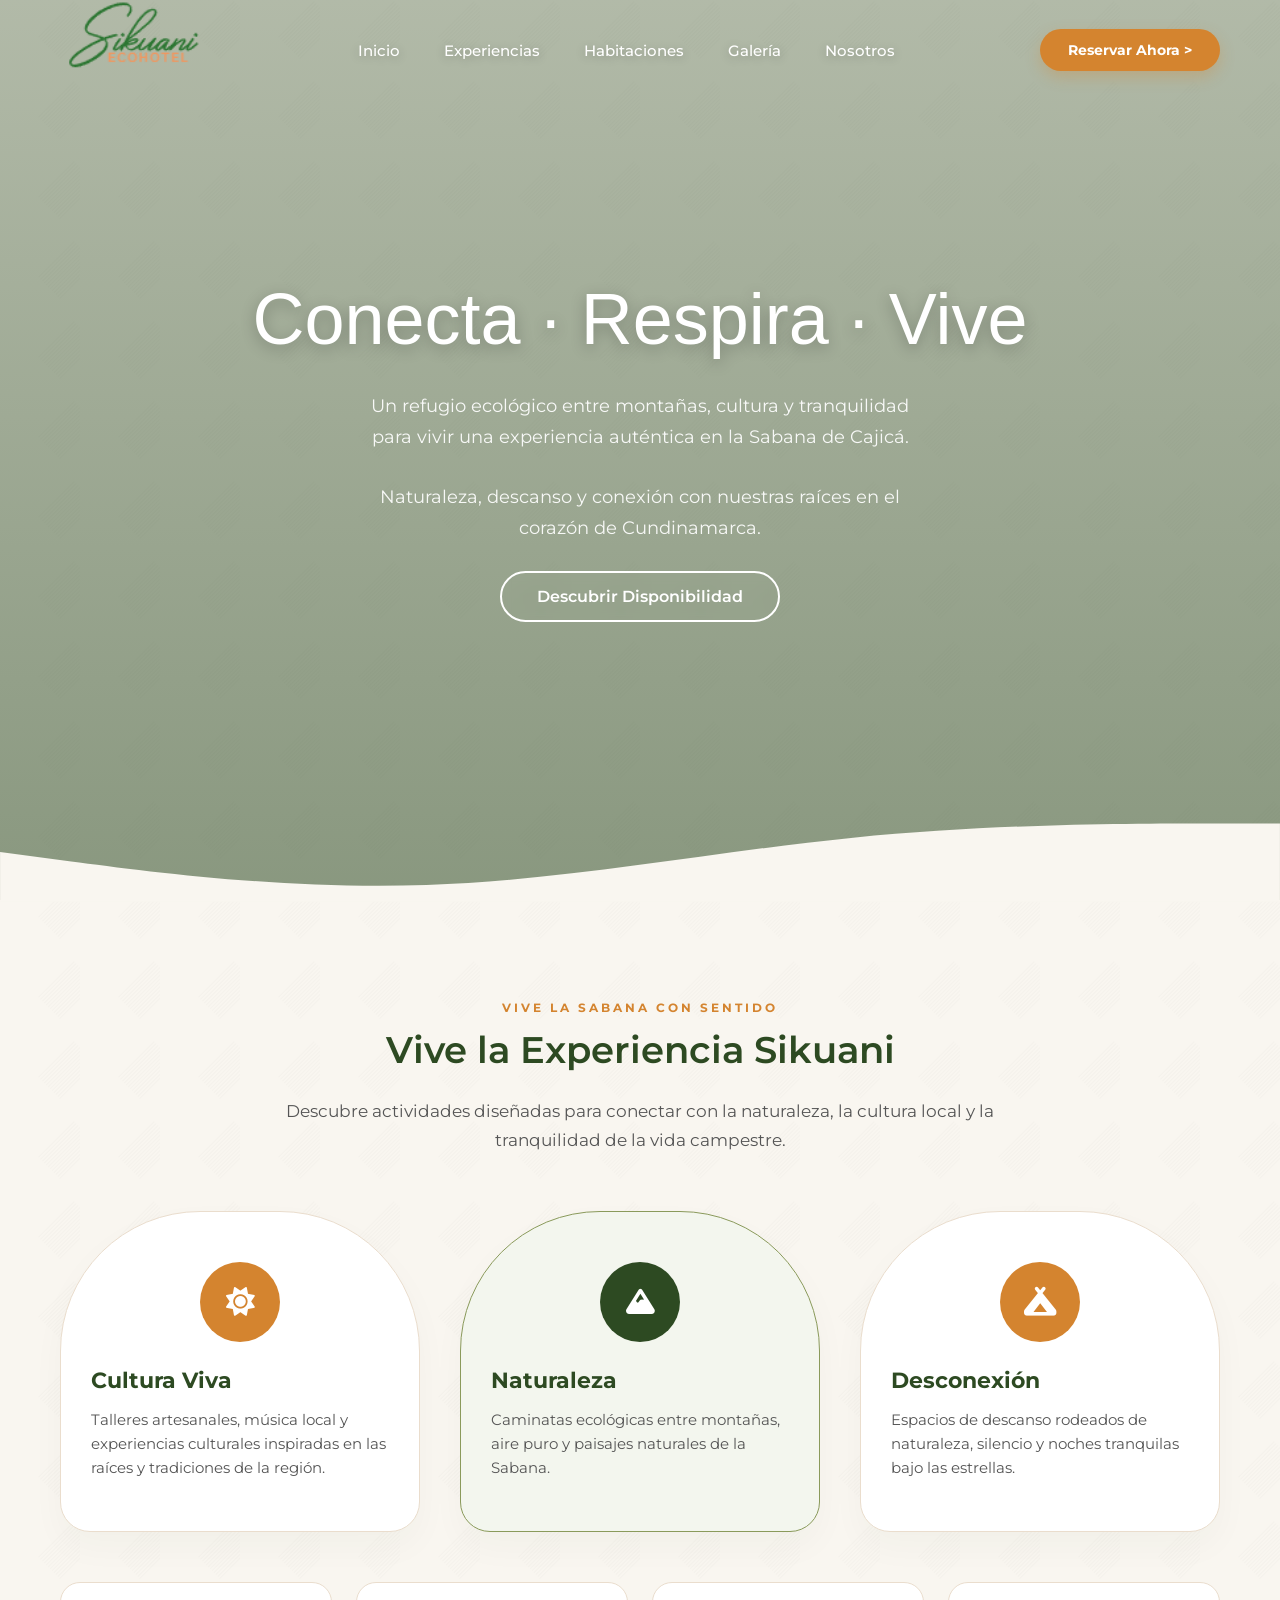
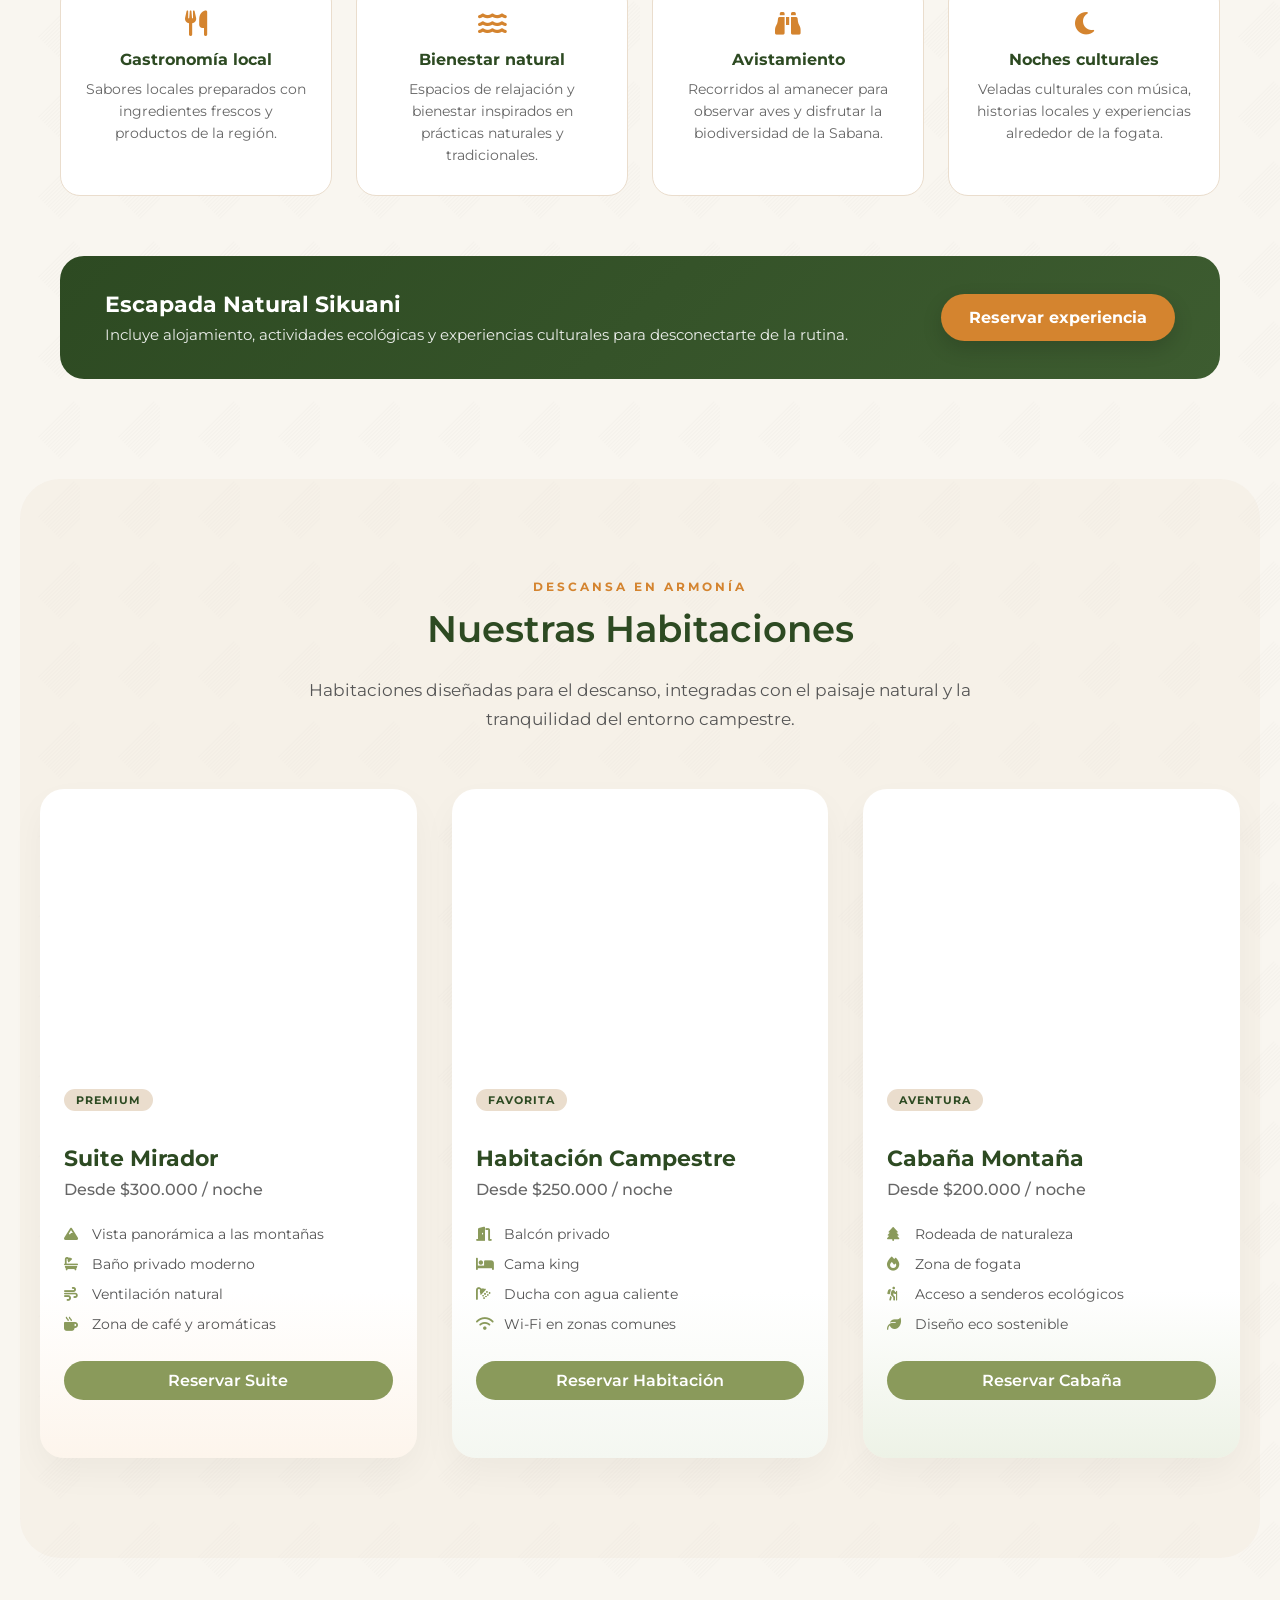
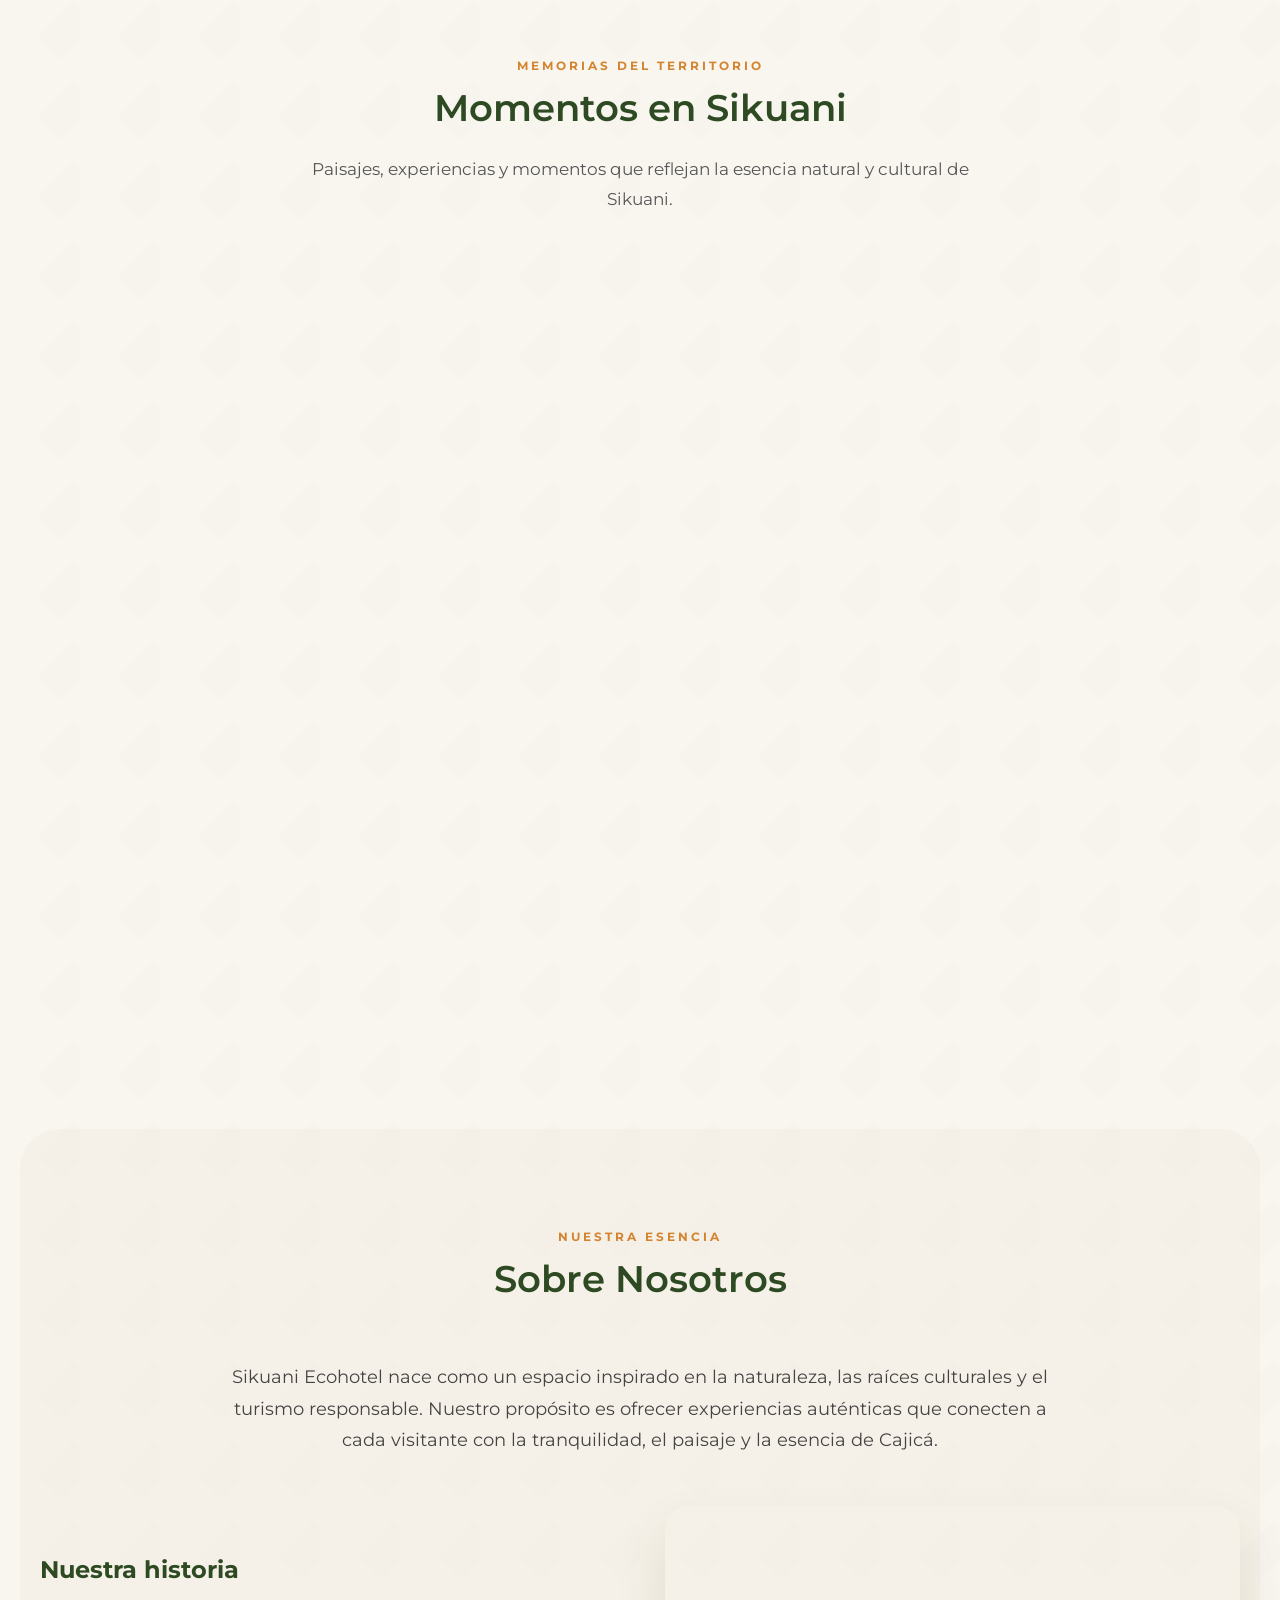
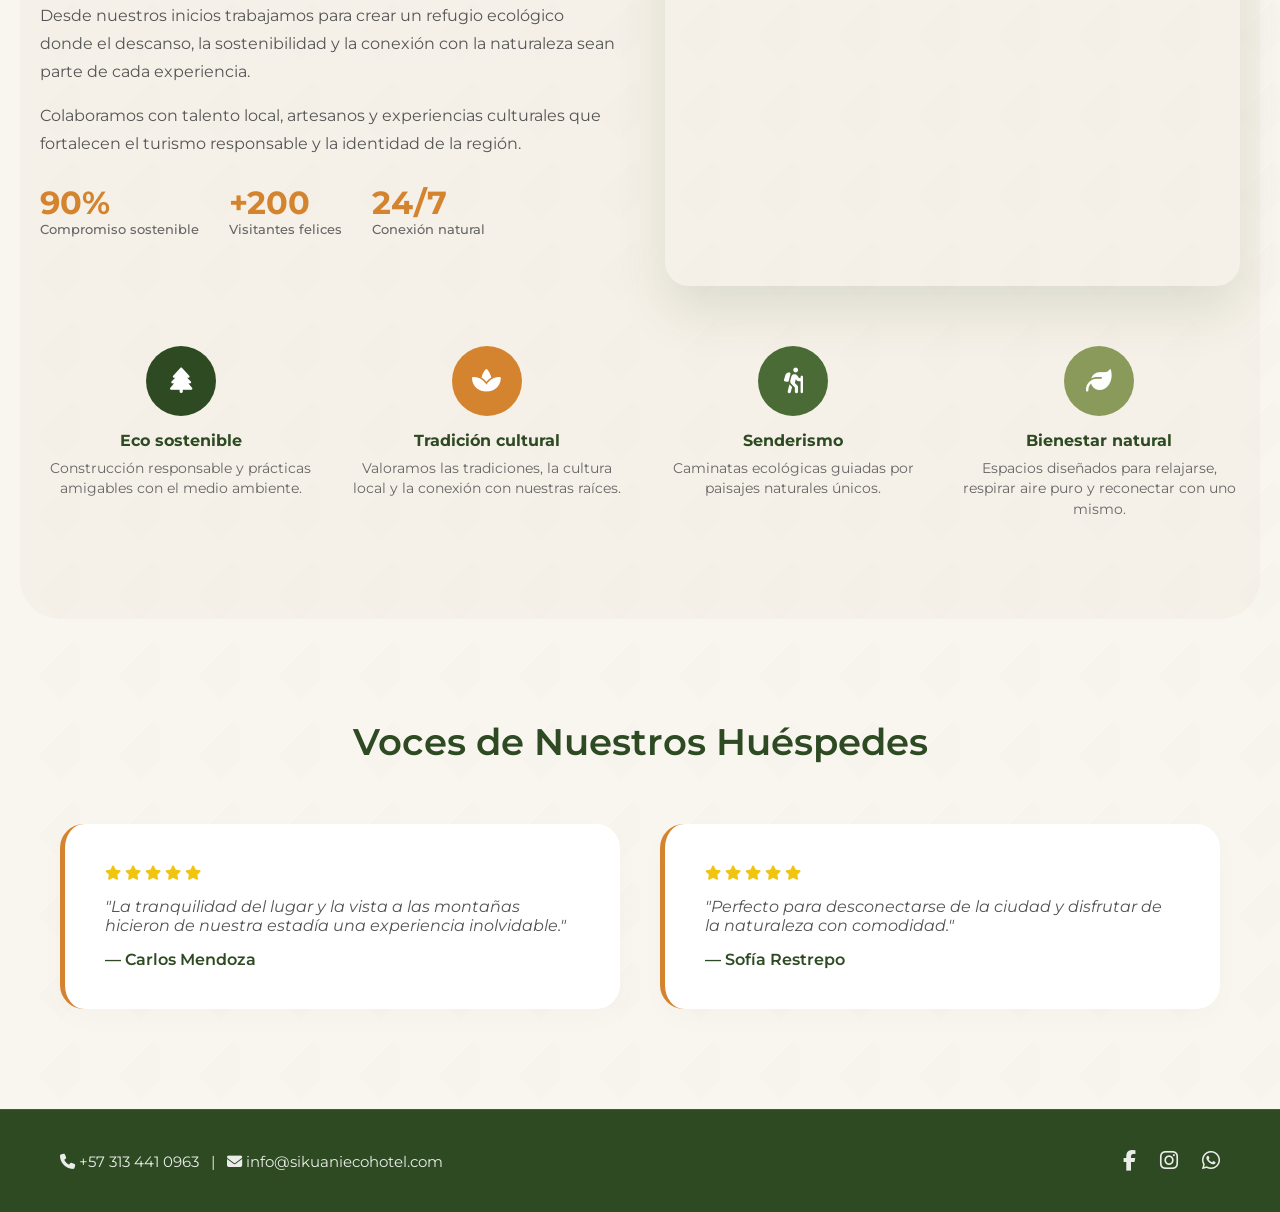
==== commit 1698ae09: "Merge branch 'main' of https://github.com/Esteban-design12/Sikuani" ====
--- a/index.html
+++ b/index.html
@@ -10,147 +10,115 @@
 
     <title>Sikuani Ecohotel | Conecta · Respira · Vive</title>
 
-    
-
     <link rel="preconnect" href="https://fonts.googleapis.com">
 
     <link rel="preconnect" href="https://fonts.gstatic.com" crossorigin>
 
     <link href="https://fonts.googleapis.com/css2?family=Great+Vibes&family=Montserrat:wght@300;400;500;600;700&display=swap" rel="stylesheet">
 
-    
-
     <link rel="stylesheet" href="https://cdnjs.cloudflare.com/ajax/libs/font-awesome/6.4.0/css/all.min.css">
 
-    
-
-    <link rel="stylesheet" href="Styles.css">
+    <link rel="stylesheet" href="styles.css">
 
 </head>
 
 <body>
 
-
-
     <nav id="navbar">
 
         <a href="#inicio" class="logo-container">
-
             <img src="logo-sikuani.png" alt="Sikuani Ecohotel" class="logo-img">
-
         </a>
 
         <div class="menu-links">
-
             <a href="#inicio">Inicio</a>
-
             <a href="#experiencias">Experiencias</a>
-
             <a href="#habitaciones">Habitaciones</a>
-
             <a href="#galeria">Galería</a>
-
             <a href="#nosotros">Nosotros</a>
-
         </div>
 
         <a href="reservar.html" class="btn-reservar">Reservar Ahora &gt;</a>
 
     </nav>
 
-
-
     <main id="main-content">
 
-        
-
         <header class="hero" id="inicio">
 
             <h1 class="slogan">Conecta · Respira · Vive</h1>
 
-
-            <p class="hero-desc">Un refugio de naturaleza, descanso y raíces ancestrales para vivir una experiencia auténtica y sostenible.</p>
-
-            <p class="hero-desc">Ecohotel en la Amazonía colombiana. Descansa entre ríos, selva y tradición Sikuani.</p>
-
+            <p class="hero-desc">
+                Un refugio ecológico entre montañas, cultura y tranquilidad para vivir una experiencia auténtica en la Sabana de Cajicá.
+            </p>
+
+            <p class="hero-desc">
+                Naturaleza, descanso y conexión con nuestras raíces en el corazón de Cundinamarca.
+            </p>
 
             <a href="reservar.html" class="btn-hero">Descubrir Disponibilidad</a>
 
-            
-
             <svg class="hero-curve" xmlns="http://www.w3.org/2000/svg" viewBox="0 0 1440 120">
-
                 <path fill="#f9f6f0" d="M0,64L80,74.7C160,85,320,107,480,101.3C640,96,800,64,960,48C1120,32,1280,32,1360,32L1440,32L1440,120L1360,120C1280,120,1120,120,960,120C800,120,640,120,480,120C320,120,160,120,80,120L0,120Z"></path>
-
             </svg>
 
         </header>
 
-
-
         <section id="experiencias" class="container oculto">
 
-
-            <h2 class="section-title">Vive la experiencia Sikuani</h2>
-
-            <p class="section-intro">Un espacio para reconectar con la naturaleza, descansar con tranquilidad y vivir una experiencia auténtica.</p>
-
-            <p class="section-eyebrow">Vive la selva con sentido</p>
-
-            <h2 class="section-title">La Experiencia Sikuani</h2>
-
-            <p class="section-intro">Más que un hotel: un viaje sensorial donde la naturaleza, la cultura indígena y el descanso consciente se encuentran en cada amanecer.</p>
-
-
-
+            <p class="section-eyebrow">Vive la Sabana con sentido</p>
+
+            <h2 class="section-title">Vive la Experiencia Sikuani</h2>
+
+            <p class="section-intro">
+                Descubre actividades diseñadas para conectar con la naturaleza, la cultura local y la tranquilidad de la vida campestre.
+            </p>
 
             <div class="grid-3">
 
                 <div class="icon-card">
 
-                    <div class="icon-circle"><i class="fa-solid fa-sun"></i></div>
+                    <div class="icon-circle">
+                        <i class="fa-solid fa-sun"></i>
+                    </div>
 
                     <h3>Cultura Viva</h3>
 
-
-                    <p>Experiencias culturales, artesanías y tradiciones que mantienen viva la esencia ancestral del lugar.</p>
-
-                    <p>Talleres de artesanía, narraciones orales y gastronomía ancestral con comunidades locales.</p>
-
+                    <p>
+                        Talleres artesanales, música local y experiencias culturales inspiradas en las raíces y tradiciones de la región.
+                    </p>
 
                 </div>
 
                 <div class="icon-card destacado">
 
-                    <div class="icon-circle"><i class="fa-solid fa-mountain"></i></div>
+                    <div class="icon-circle">
+                        <i class="fa-solid fa-mountain"></i>
+                    </div>
 
                     <h3>Naturaleza</h3>
 
-
-                    <p>Paisajes, senderos y rincones naturales diseñados para reconectar con lo esencial.</p>
-
-                    <p>Senderos ecológicos, avistamiento de aves y baños en pozos naturales del río Vaupés.</p>
-
+                    <p>
+                        Caminatas ecológicas entre montañas, aire puro y paisajes naturales de la Sabana.
+                    </p>
 
                 </div>
 
                 <div class="icon-card">
 
-                    <div class="icon-circle"><i class="fa-solid fa-campground"></i></div>
+                    <div class="icon-circle">
+                        <i class="fa-solid fa-campground"></i>
+                    </div>
 
                     <h3>Desconexión</h3>
 
-
-                    <p>Un refugio de paz para descansar, respirar profundo y alejarse del ritmo de la rutina.</p>
-
-                    <p>Zonas libres de pantallas, hamacas bajo ceibas y noches de cielo estrellado sin contaminación lumínica.</p>
-
-
-                </div>
-
-            </div>
-
-
+                    <p>
+                        Espacios de descanso rodeados de naturaleza, silencio y noches tranquilas bajo las estrellas.
+                    </p>
+
+                </div>
+
+            </div>
 
             <div class="experiencias-extra">
 
@@ -158,13 +126,11 @@
 
                     <i class="fa-solid fa-utensils"></i>
 
-                    <h4>Gastronomía de origen</h4>
-
-
-                    <p>Sabores auténticos preparados con ingredientes locales, cosechas de la finca y recetas que resaltan la esencia del territorio.</p>
-
-                    <p>Menú con pescado de río, yuca y frutas silvestres cultivadas en nuestra finca agroecológica.</p>
-
+                    <h4>Gastronomía local</h4>
+
+                    <p>
+                        Sabores locales preparados con ingredientes frescos y productos de la región.
+                    </p>
 
                 </article>
 
@@ -172,13 +138,11 @@
 
                     <i class="fa-solid fa-water"></i>
 
-                    <h4>Rituales de agua</h4>
-
-
-                    <p>Experiencias de bienestar inspiradas en saberes ancestrales, pensadas para relajar el cuerpo y reconectar con la naturaleza.</p>
-
-                    <p>Baños de hierbas medicinales guiados por sabedoras de la comunidad.</p>
-
+                    <h4>Bienestar natural</h4>
+
+                    <p>
+                        Espacios de relajación y bienestar inspirados en prácticas naturales y tradicionales.
+                    </p>
 
                 </article>
 
@@ -188,11 +152,9 @@
 
                     <h4>Avistamiento</h4>
 
-
-                    <p>Recorridos al amanecer para contemplar aves, paisajes y la riqueza natural del entorno en un ambiente de calma y descubrimiento.</p>
-
-                    <p>Salidas al amanecer para observar guacamayas, delfines rosados y fauna amazónica.</p>
-
+                    <p>
+                        Recorridos al amanecer para observar aves y disfrutar la biodiversidad de la Sabana.
+                    </p>
 
                 </article>
 
@@ -200,34 +162,24 @@
 
                     <i class="fa-solid fa-moon"></i>
 
-                    <h4>Noches sagradas</h4>
-
-
-                    <p>Encuentros alrededor del fuego con música, relatos y momentos que conectan con la memoria cultural y la tranquilidad del lugar.</p>
-
-                    <p>Fogatas con música tradicional y relatos sobre el territorio Sikuani.</p>
-
+                    <h4>Noches culturales</h4>
+
+                    <p>
+                        Veladas culturales con música, historias locales y experiencias alrededor de la fogata.
+                    </p>
 
                 </article>
 
             </div>
 
-
-
             <div class="cta-banner">
 
                 <div>
-
-
-                    <h3>Paquete de inmersión por 3 noches</h3>
-
-                    <p>Incluye alojamiento, todas las experiencias guiadas y transporte desde el aeropuerto hasta el destino final.</p>
-
-                    <h3>Paquete Inmersión 3 noches</h3>
-
-                    <p>Incluye alojamiento, todas las experiencias guiadas y transporte desde el aeropuerto.</p>
-
-
+                    <h3>Escapada Natural Sikuani</h3>
+
+                    <p>
+                        Incluye alojamiento, actividades ecológicas y experiencias culturales para desconectarte de la rutina.
+                    </p>
                 </div>
 
                 <a href="reservar.html" class="btn-cta">Reservar experiencia</a>
@@ -236,59 +188,55 @@
 
         </section>
 
-
-
         <section id="habitaciones" class="container oculto section-alt">
 
             <p class="section-eyebrow">Descansa en armonía</p>
 
             <h2 class="section-title">Nuestras Habitaciones</h2>
 
-            <p class="section-intro">Cabañas elevadas y suites con vista al río, construidas con madera local y diseño bioclimático que respeta el entorno.</p>
-
-
+            <p class="section-intro">
+                Habitaciones diseñadas para el descanso, integradas con el paisaje natural y la tranquilidad del entorno campestre.
+            </p>
 
             <div class="rooms-grid">
 
                 <div class="room-card card-terracota">
 
-
-                    <div class="room-img" style="background-image: url('https://images.unsplash.com/photo-1767334573956-68fee24e876b?q=80&w=1170&auto=format&fit=crop&ixlib=rb-4.1.0&ixid=M3wxMjA3fDB8MHxwaG90by1wYWdlfHx8fGVufDB8fHx8fA%3D%3D');"></div>
-
-                    <div class="room-img" style="background-image: url('https://images.unsplash.com/photo-1587061949409-02df41d5e562?auto=format&fit=crop&w=600&q=80');"></div>
-
+                    <div class="room-img" style="background-image: url('https://webbox.imgix.net/images/xnlqhdilkviknnie/8d6b0593-e7ad-4e37-8cb8-f29a1401f9a2.jpg?auto=format,compress&fit=crop&crop=entropy');"></div>
 
                     <div class="room-body">
 
                         <span class="room-tag">Premium</span>
 
-                        <h3>Suite Palafito</h3>
+                        <h3>Suite Mirador</h3>
 
                         <p class="room-price">Desde $300.000 / noche</p>
 
                         <ul class="room-amenities">
 
-
-                            <li><i class="fa-solid fa-water"></i> Vista panorámica al entorno natural</li>
-
-                            <li><i class="fa-solid fa-bath"></i> Baño exterior en piedra natural</li>
-
-                            <li><i class="fa-solid fa-wind"></i> Ventilación cruzada para mayor frescura</li>
-
-                            <li><i class="fa-solid fa-mug-hot"></i> Minibar con infusiones y sabores locales</li>
-
-                            <li><i class="fa-solid fa-water"></i> Vista panorámica al río</li>
-
-                            <li><i class="fa-solid fa-bath"></i> Baño al aire libre con piedras</li>
-
-                            <li><i class="fa-solid fa-wind"></i> Ventilación natural cruzada</li>
-
-                            <li><i class="fa-solid fa-mug-hot"></i> Minibar de hierbas locales</li>
-
+                            <li>
+                                <i class="fa-solid fa-mountain"></i>
+                                Vista panorámica a las montañas
+                            </li>
+
+                            <li>
+                                <i class="fa-solid fa-bath"></i>
+                                Baño privado moderno
+                            </li>
+
+                            <li>
+                                <i class="fa-solid fa-wind"></i>
+                                Ventilación natural
+                            </li>
+
+                            <li>
+                                <i class="fa-solid fa-mug-hot"></i>
+                                Zona de café y aromáticas
+                            </li>
 
                         </ul>
 
-                        <a href="reservar.html?habitacion=palafito" class="btn-ver-mas">Reservar Suite</a>
+                        <a href="reservar.html?habitacion=mirador" class="btn-ver-mas">Reservar Suite</a>
 
                     </div>
 
@@ -296,43 +244,41 @@
 
                 <div class="room-card card-verde-suave">
 
-
-                    <div class="room-img" style="background-image: url('https://images.openai.com/static-rsc-4/UZwmprH_eT2A2p5Y2vGKkx5IvxM8BuAvnk-AkklPwu1-Bv3PZK-gAjRUx7r3MpcPGBZKQa4YhMvlWS0NlB0VyccSROwlalE-7ZI0QLhoKzaj_x0Qt3HgyeD4H3diYP5iIuH50ysVRH6j4nJwz7VFi9xNO3AYZpwRIGgCJmNjdquMaNlVpNrQhtTyxlAi5aIK?purpose=fullsize');"></div>
-
-                    <div class="room-img" style="background-image: url('https://images.unsplash.com/photo-1542718610-a1d656d1884c?auto=format&fit=crop&w=600&q=80');"></div>
-
+                    <div class="room-img" style="background-image: url('https://cf.bstatic.com/xdata/images/hotel/max1024x768/589266102.jpg?k=34b322b3cd98b99e9c58318b827f393f3020a8ba96daf281cda0589203e12835&o=');"></div>
 
                     <div class="room-body">
 
                         <span class="room-tag">Favorita</span>
 
-                        <h3>Mirador del Río</h3>
+                        <h3>Habitación Campestre</h3>
 
                         <p class="room-price">Desde $250.000 / noche</p>
 
                         <ul class="room-amenities">
 
-
-                            <li><i class="fa-solid fa-door-open"></i> Balcón privado con hamaca de descanso</li>
-
-                            <li><i class="fa-solid fa-bed"></i> Cama king para máximo confort</li>
-
-                            <li><i class="fa-solid fa-shower"></i> Ducha tipo lluvia para mayor bienestar</li>
-
-                            <li><i class="fa-solid fa-wifi"></i> Wi-Fi disponible en zona común cercana</li>
-
-                            <li><i class="fa-solid fa-door-open"></i> Balcón privado con hamaca</li>
-
-                            <li><i class="fa-solid fa-bed"></i> Cama king de bambú</li>
-
-                            <li><i class="fa-solid fa-shower"></i> Ducha con filtro de lluvia</li>
-
-                            <li><i class="fa-solid fa-wifi"></i> Wi‑Fi en zona común cercana</li>
-
+                            <li>
+                                <i class="fa-solid fa-door-open"></i>
+                                Balcón privado
+                            </li>
+
+                            <li>
+                                <i class="fa-solid fa-bed"></i>
+                                Cama king
+                            </li>
+
+                            <li>
+                                <i class="fa-solid fa-shower"></i>
+                                Ducha con agua caliente
+                            </li>
+
+                            <li>
+                                <i class="fa-solid fa-wifi"></i>
+                                Wi-Fi en zonas comunes
+                            </li>
 
                         </ul>
 
-                        <a href="reservar.html?habitacion=mirador" class="btn-ver-mas">Reservar Mirador</a>
+                        <a href="reservar.html?habitacion=campestre" class="btn-ver-mas">Reservar Habitación</a>
 
                     </div>
 
@@ -340,43 +286,41 @@
 
                 <div class="room-card card-verde-oliva">
 
-
-                    <div class="room-img" style="background-image: url('https://cdn.conscious-explorer.com/keycdn/file/78587695e0bbc82d8ede739e86d886fa2f2162dac7c882583133e62f40e0daba/4qG0aRjuUOKEr2GN.jpg');"></div>
-
-                    <div class="room-img" style="background-image: url('https://images.unsplash.com/photo-1510798831971-661eb04b3739?auto=format&fit=crop&w=600&q=80');"></div>
-
+                    <div class="room-img" style="background-image: url('https://dynamic-media-cdn.tripadvisor.com/media/photo-o/11/3a/c9/fe/cabana-31-rodeada-de.jpg?w=900&h=500&s=1');"></div>
 
                     <div class="room-body">
 
                         <span class="room-tag">Aventura</span>
 
-                        <h3>Cabaña Selva</h3>
+                        <h3>Cabaña Montaña</h3>
 
                         <p class="room-price">Desde $200.000 / noche</p>
 
                         <ul class="room-amenities">
 
-
-                            <li><i class="fa-solid fa-tree"></i> Inmersa en vegetación nativa</li>
-
-                            <li><i class="fa-solid fa-fire"></i> Fogata privada y experiencias nocturnas</li>
-
-                            <li><i class="fa-solid fa-person-hiking"></i> Acceso inmediato a senderos naturales</li>
-
-                            <li><i class="fa-solid fa-leaf"></i> Sistema de energía solar ecoeficiente</li>
-
-                            <li><i class="fa-solid fa-tree"></i> Rodeada de vegetación nativa</li>
-
-                            <li><i class="fa-solid fa-fire"></i> Fogata privada nocturna</li>
-
-                            <li><i class="fa-solid fa-person-hiking"></i> Acceso directo a senderos</li>
-
-                            <li><i class="fa-solid fa-leaf"></i> 100% energía solar</li>
-
+                            <li>
+                                <i class="fa-solid fa-tree"></i>
+                                Rodeada de naturaleza
+                            </li>
+
+                            <li>
+                                <i class="fa-solid fa-fire"></i>
+                                Zona de fogata
+                            </li>
+
+                            <li>
+                                <i class="fa-solid fa-person-hiking"></i>
+                                Acceso a senderos ecológicos
+                            </li>
+
+                            <li>
+                                <i class="fa-solid fa-leaf"></i>
+                                Diseño eco sostenible
+                            </li>
 
                         </ul>
 
-                        <a href="reservar.html?habitacion=cabana" class="btn-ver-mas">Reservar Cabaña</a>
+                        <a href="reservar.html?habitacion=montana" class="btn-ver-mas">Reservar Cabaña</a>
 
                     </div>
 
@@ -386,105 +330,55 @@
 
         </section>
 
-
-
         <section id="galeria" class="container oculto">
 
             <p class="section-eyebrow">Memorias del territorio</p>
 
-
-            <h2 class="section-title">Instantes de Sikuani</h2>
-
-            <p class="section-intro">Cada rincón refleja la tranquilidad, la belleza natural y la conexión ancestral que se viven en el ecohotel.</p>
-
-            <h2 class="section-title">Momentos en el Paraíso</h2>
-
-            <p class="section-intro">Cada rincón de Sikuani guarda una historia. Explora la galería y descubre lo que te espera.</p>
-
-
-
+            <h2 class="section-title">Momentos en Sikuani</h2>
+
+            <p class="section-intro">
+                Paisajes, experiencias y momentos que reflejan la esencia natural y cultural de Sikuani.
+            </p>
 
             <div class="gallery-grid">
 
-
-                <div class="gallery-item item-grande" data-gallery="https://images.pexels.com/photos/36839072/pexels-photo-36839072.jpeg" style="background-image: url('https://images.pexels.com/photos/36839072/pexels-photo-36839072.jpeg');">
-
-                <div class="gallery-item item-grande" data-gallery="https://images.unsplash.com/photo-1544644181-1484b3fdfc62?auto=format&fit=crop&w=1200&q=80" style="background-image: url('https://images.unsplash.com/photo-1544644181-1484b3fdfc62?auto=format&fit=crop&w=800&q=80');">
-
-
-                    <span class="gallery-caption">Amanecer sobre el río</span>
-
-                </div>
-
-
-                <div class="gallery-item" data-gallery="https://images.pexels.com/photos/4911905/pexels-photo-4911905.jpeg" style="background-image: url('https://images.pexels.com/photos/4911905/pexels-photo-4911905.jpeg');">
-
-                <div class="gallery-item" data-gallery="https://images.unsplash.com/photo-1447752875215-b2761acb3c5d?auto=format&fit=crop&w=1200&q=80" style="background-image: url('https://images.unsplash.com/photo-1447752875215-b2761acb3c5d?auto=format&fit=crop&w=500&q=80');">
-
-
-                    <span class="gallery-caption">Sendero en la selva</span>
-
-                </div>
-
-
-                <div class="gallery-item" data-gallery="https://images.unsplash.com/photo-1506126613408-eca07ce68773?auto=format&fit=crop&w=500&q=80" style="background-image: url('https://images.unsplash.com/photo-1506126613408-eca07ce68773?auto=format&fit=crop&w=500&q=80');">
+                <div class="gallery-item item-grande" data-gallery="https://imagenes.noticiasrcn.com/cms/2025/10/20142801/amaneceres-colombia-pueblos.webp" style="background-image: url('https://imagenes.noticiasrcn.com/cms/2025/10/20142801/amaneceres-colombia-pueblos.webp?w=1200&r=1_1');">
+                    <span class="gallery-caption">Amaneceres inolvidables</span>
+                </div>
+
+                <div class="gallery-item" data-gallery="https://bogota.gov.co/sites/default/files/styles/1050px/public/2021-12/senderos-de-bogota.jpeg" style="background-image: url('https://bogota.gov.co/sites/default/files/styles/1050px/public/2021-12/senderos-de-bogota.jpeg');">
+                    <span class="gallery-caption">Senderos ecológicos</span>
+                </div>
 
                 <div class="gallery-item" data-gallery="https://images.unsplash.com/photo-1506126613408-eca07ce68773?auto=format&fit=crop&w=1200&q=80" style="background-image: url('https://images.unsplash.com/photo-1506126613408-eca07ce68773?auto=format&fit=crop&w=500&q=80');">
-
-
-                    <span class="gallery-caption">Meditación al atardecer</span>
-
-                </div>
-
-
-                <div class="gallery-item item-ancho" data-gallery="https://images.unsplash.com/photo-1776624906357-dad5ad7f8d42?q=80&w=687&auto=format&fit=crop&ixlib=rb-4.1.0&ixid=M3wxMjA3fDB8MHxwaG90by1wYWdlfHx8fGVufDB8fHx8fA%3D%3D" style="background-image: url('https://images.unsplash.com/photo-1776624906357-dad5ad7f8d42?q=80&w=687&auto=format&fit=crop&ixlib=rb-4.1.0&ixid=M3wxMjA3fDB8MHxwaG90by1wYWdlfHx8fGVufDB8fHx8fA%3D%3D');">
-
-                <div class="gallery-item item-ancho" data-gallery="https://images.unsplash.com/photo-1470071459604-3b5ec3a7fe05?auto=format&fit=crop&w=1200&q=80" style="background-image: url('https://images.unsplash.com/photo-1470071459604-3b5ec3a7fe05?auto=format&fit=crop&w=800&q=80');">
-
-
-                    <span class="gallery-caption">Valle y montañas verdes</span>
-
-                </div>
-
-
-                <div class="gallery-item" data-gallery="https://thumbs.dreamstime.com/b/showcases-elevated-wooden-cabins-featuring-classic-orange-tile-roofs-set-lush-tropical-forest-offers-stunning-ocean-view-370609982.jpg" style="background-image: url('https://thumbs.dreamstime.com/b/showcases-elevated-wooden-cabins-featuring-classic-orange-tile-roofs-set-lush-tropical-forest-offers-stunning-ocean-view-370609982.jpg');">
-
-                <div class="gallery-item" data-gallery="https://images.unsplash.com/photo-1596394516093-501ba68a0ba6?auto=format&fit=crop&w=1200&q=80" style="background-image: url('https://images.unsplash.com/photo-1596394516093-501ba68a0ba6?auto=format&fit=crop&w=500&q=80');">
-
-
-                    <span class="gallery-caption">Cabañas elevadas</span>
-
-                </div>
-
-
-                <div class="gallery-item" data-gallery="https://images.squarespace-cdn.com/content/v1/52c9f4ebe4b02c7007cdd86a/e8256022-35bd-440f-ab60-fa8e566eabae/DSC01143.webp" style="background-image: url('https://images.squarespace-cdn.com/content/v1/52c9f4ebe4b02c7007cdd86a/e8256022-35bd-440f-ab60-fa8e566eabae/DSC01143.webp');">
+                    <span class="gallery-caption">Momentos de tranquilidad</span>
+                </div>
+
+                <div class="gallery-item item-ancho" data-gallery="https://img.freepik.com/foto-gratis/plano-general-montanas-cubiertas-arboles-verdes-cielo-azul-nubes_181624-3531.jpg" style="background-image: url('https://img.magnific.com/foto-gratis/plano-general-montanas-cubiertas-arboles-verdes-cielo-azul-nubes_181624-3531.jpg?semt=ais_hybrid&w=1200&q=80');">
+                    <span class="gallery-caption">Montañas y naturaleza</span>
+                </div>
+
+                <div class="gallery-item" data-gallery="https://cloudfront-us-east-1.images.arcpublishing.com/elespectador/IONEY2RRVZCCTAHXJDBXPZZYZQ.jpg" style="background-image: url('https://cloudfront-us-east-1.images.arcpublishing.com/elespectador/IONEY2RRVZCCTAHXJDBXPZZYZQ.jpg');">
+                    <span class="gallery-caption">Paisaje de la Sabana</span>
+                </div>
 
                 <div class="gallery-item" data-gallery="https://images.unsplash.com/photo-1516426122078-c23e76319801?auto=format&fit=crop&w=1200&q=80" style="background-image: url('https://images.unsplash.com/photo-1516426122078-c23e76319801?auto=format&fit=crop&w=500&q=80');">
-
-
                     <span class="gallery-caption">Noche estrellada</span>
-
                 </div>
 
             </div>
 
         </section>
 
-
-
         <section id="nosotros" class="container oculto section-alt">
 
             <p class="section-eyebrow">Nuestra esencia</p>
 
             <h2 class="section-title">Sobre Nosotros</h2>
 
-
-            <p class="about-text">En Sikuani Ecohotel creemos en ofrecer más que hospedaje: un espacio de descanso, naturaleza y conexión con las raíces del territorio. Cada rincón está pensado para brindar tranquilidad, bienestar y una experiencia auténtica, en armonía con el entorno y con una visión de turismo sostenible.</p>
-
-            <p class="about-text">Sikuani Ecohotel nació del sueño de familias indígenas y emprendedores locales que buscaban compartir su territorio sin dañarlo. Hoy somos un refugio donde cada huésped aprende, descansa y deja una huella positiva en la comunidad.</p>
-
-
-            
+            <p class="about-text">
+                Sikuani Ecohotel nace como un espacio inspirado en la naturaleza, las raíces culturales y el turismo responsable. Nuestro propósito es ofrecer experiencias auténticas que conecten a cada visitante con la tranquilidad, el paisaje y la esencia de Cajicá.
+            </p>
 
             <div class="about-split">
 
@@ -492,111 +386,94 @@
 
                     <h3>Nuestra historia</h3>
 
-
-                    <p>Sikuani Ecohotel nace como una propuesta de hospedaje pensada para conectar el descanso, la naturaleza y la esencia del territorio. Desde su origen, busca ofrecer a cada visitante un espacio de tranquilidad, bienestar y cercanía con un entorno natural que invita a desconectarse del ritmo cotidiano.</p>
-
-                    <p>Más que un lugar para hospedarse, Sikuani representa una experiencia auténtica inspirada en las raíces ancestrales, el respeto por lo natural y una visión de turismo consciente. Cada detalle del ecohotel está pensado para brindar calma, reconexión y una estancia con sentido.</p>
-
-                    <p>Desde 2018 abrimos nuestras puertas en la orilla del río, con solo tres cabañas de madera y un compromiso firme: turismo regenerativo que devuelve a la tierra más de lo que recibe.</p>
-
-                    <p>Trabajamos mano a mano con guías Sikuani, agricultores de la vereda y artesanos que preservan técnicas transmitidas por generaciones.</p>
-
+                    <p>
+                        Desde nuestros inicios trabajamos para crear un refugio ecológico donde el descanso, la sostenibilidad y la conexión con la naturaleza sean parte de cada experiencia.
+                    </p>
+
+                    <p>
+                        Colaboramos con talento local, artesanos y experiencias culturales que fortalecen el turismo responsable y la identidad de la región.
+                    </p>
 
                     <div class="stats-row">
 
                         <div class="stat">
-
-                            <strong>98%</strong>
-
-                            <span>Energía renovable</span>
-
+                            <strong>90%</strong>
+                            <span>Compromiso sostenible</span>
                         </div>
 
                         <div class="stat">
-
-                            <strong>45+</strong>
-
-                            <span>Familias beneficiadas</span>
-
+                            <strong>+200</strong>
+                            <span>Visitantes felices</span>
                         </div>
 
                         <div class="stat">
-
-                            <strong>12</strong>
-
-                            <span>Especies protegidas en zona</span>
-
+                            <strong>24/7</strong>
+                            <span>Conexión natural</span>
                         </div>
 
                     </div>
 
                 </div>
 
-
-                <div class="about-image" style="background-image: url('https://images.openai.com/static-rsc-4/YfYCE2ncCxT2Tu7gWsEnyDcWsZB88CQacP8UQMfP1zTWOVP2XCwX9WJnpro72whO7y3zRHaz_Sx4_68ZngK4FiaGvW_rvd9lVV1dGRuzXe-obbyk2nO3JsW-Zbrruc5YpCFXbUEIXs25KCtrZ_SVpqbTfT0vqwfhgkbS5i0FzWrEJl7wvBYXV7Uh9P6b6iXB?purpose=fullsize');"></div>
-
-                <div class="about-image" style="background-image: url('https://images.unsplash.com/photo-1464226184884-fa80b87d93da?auto=format&fit=crop&w=700&q=80');"></div>
-
-
-            </div>
-
-
+                <div class="about-image" style="background-image: url('https://cloudfront-us-east-1.images.arcpublishing.com/elespectador/IONEY2RRVZCCTAHXJDBXPZZYZQ.jpg');"></div>
+
+            </div>
 
             <div class="about-grid">
 
                 <div class="about-item">
 
-                    <div class="about-icon"><i class="fa-solid fa-tree"></i></div>
+                    <div class="about-icon">
+                        <i class="fa-solid fa-tree"></i>
+                    </div>
 
                     <h4>Eco sostenible</h4>
 
-
-                    <p>Diseñado con un enfoque responsable que integra naturaleza, materiales conscientes y respeto por el entorno.</p>
-
-                    <p>Construcción con materiales locales y cero plásticos de un solo uso.</p>
-
+                    <p>
+                        Construcción responsable y prácticas amigables con el medio ambiente.
+                    </p>
 
                 </div>
 
                 <div class="about-item">
 
-                    <div class="about-icon"><i class="fa-solid fa-spa"></i></div>
-
-                    <h4>Tradición ancestral</h4>
-
-
-                    <p>Una conexión auténtica con la esencia cultural del territorio y el valor de sus raíces ancestrales.</p>
-
-                    <p>Respeto a los saberes y protocolos de las comunidades anfitrionas.</p>
-
+                    <div class="about-icon">
+                        <i class="fa-solid fa-spa"></i>
+                    </div>
+
+                    <h4>Tradición cultural</h4>
+
+                    <p>
+                        Valoramos las tradiciones, la cultura local y la conexión con nuestras raíces.
+                    </p>
 
                 </div>
 
                 <div class="about-item">
 
-                    <div class="about-icon"><i class="fa-solid fa-person-hiking"></i></div>
+                    <div class="about-icon">
+                        <i class="fa-solid fa-person-hiking"></i>
+                    </div>
 
                     <h4>Senderismo</h4>
 
-
-                    <p>Caminos y recorridos naturales pensados para explorar el paisaje y reconectar con lo esencial.</p>
-
-                    <p>Rutas señalizadas con guías certificados en primeros auxilios.</p>
-
+                    <p>
+                        Caminatas ecológicas guiadas por paisajes naturales únicos.
+                    </p>
 
                 </div>
 
                 <div class="about-item">
 
-                    <div class="about-icon"><i class="fa-solid fa-leaf"></i></div>
+                    <div class="about-icon">
+                        <i class="fa-solid fa-leaf"></i>
+                    </div>
 
                     <h4>Bienestar natural</h4>
 
-
-                    <p>Espacios de pausa y tranquilidad para vivir una experiencia de descanso en armonía con la naturaleza..</p>
-
-                    <p>Espacios de yoga, respiración consciente y terapias con plantas.</p>
-
+                    <p>
+                        Espacios diseñados para relajarse, respirar aire puro y reconectar con uno mismo.
+                    </p>
 
                 </div>
 
@@ -604,8 +481,6 @@
 
         </section>
 
-
-
         <section id="testimonios" class="container oculto">
 
             <h2 class="section-title">Voces de Nuestros Huéspedes</h2>
@@ -614,78 +489,68 @@
 
                 <div class="testimonial-card">
 
-                    <div class="stars"><i class="fa-solid fa-star"></i><i class="fa-solid fa-star"></i><i class="fa-solid fa-star"></i><i class="fa-solid fa-star"></i><i class="fa-solid fa-star"></i></div>
-
-                    <p>"Una experiencia transformadora. Despertar en la Suite Palafito con el sonido de la naturaleza no tiene precio."</p>
-
-
-                    <h4> Carlos Mendoza</h4>
+                    <div class="stars">
+                        <i class="fa-solid fa-star"></i>
+                        <i class="fa-solid fa-star"></i>
+                        <i class="fa-solid fa-star"></i>
+                        <i class="fa-solid fa-star"></i>
+                        <i class="fa-solid fa-star"></i>
+                    </div>
+
+                    <p>
+                        "La tranquilidad del lugar y la vista a las montañas hicieron de nuestra estadía una experiencia inolvidable."
+                    </p>
 
                     <h4>— Carlos Mendoza</h4>
 
-
                 </div>
 
                 <div class="testimonial-card">
 
-                    <div class="stars"><i class="fa-solid fa-star"></i><i class="fa-solid fa-star"></i><i class="fa-solid fa-star"></i><i class="fa-solid fa-star"></i><i class="fa-solid fa-star"></i></div>
-
-                    <p>"El balance perfecto entre lujo consciente y desconexión absoluta. Volveré sin dudarlo."</p>
-
-
-                    <h4> Sofía Restrepo</h4>
+                    <div class="stars">
+                        <i class="fa-solid fa-star"></i>
+                        <i class="fa-solid fa-star"></i>
+                        <i class="fa-solid fa-star"></i>
+                        <i class="fa-solid fa-star"></i>
+                        <i class="fa-solid fa-star"></i>
+                    </div>
+
+                    <p>
+                        "Perfecto para desconectarse de la ciudad y disfrutar de la naturaleza con comodidad."
+                    </p>
 
                     <h4>— Sofía Restrepo</h4>
 
-
                 </div>
 
             </div>
 
         </section>
 
-
-
         <footer id="contacto">
 
             <div>
-
-
-                <i class="fa-solid fa-phone"></i> +57 313 441    0963 &nbsp; | &nbsp; 
-
-                <i class="fa-solid fa-phone"></i> +57 320 000 0000 &nbsp; | &nbsp; 
-
-
-                <i class="fa-solid fa-envelope"></i> info@sikuaniecohotel.com
-
+                <i class="fa-solid fa-phone"></i> +57 313 441 0963
+                &nbsp; | &nbsp;
+                <i class="fa-solid fa-envelope"></i>
+                info@sikuaniecohotel.com
             </div>
 
             <div class="footer-social">
-
                 <i class="fa-brands fa-facebook-f"></i>
-
                 <i class="fa-brands fa-instagram"></i>
-
                 <i class="fa-brands fa-whatsapp"></i>
-
             </div>
 
         </footer>
 
     </main>
 
-
-
     <div id="gallery-lightbox" class="gallery-lightbox">
-
         <button class="lightbox-close" aria-label="Cerrar"><i class="fa-solid fa-xmark"></i></button>
-
         <img src="" alt="Vista ampliada de la galería Sikuani">
-
     </div>
 
-
-
     <script src="script.js"></script>
 
 </body>
--- a/styles.css
+++ b/styles.css
@@ -0,0 +1,461 @@
+/* --- CONFIGURACIÓN E IDENTIDAD DE MARCA --- */
+:root {
+  --verde-oscuro: #2d4a22;
+  --verde-claro: #8a9a5b;
+  --naranja-tierra: #d4842f;
+  --crema-fondo: #f9f6f0;
+  --crema-oscuro: #eaddcd;
+  --texto-oscuro: #2c3e26;
+  --fuente-texto: 'Montserrat', sans-serif;
+  --fuente-logo: 'Great Vibes', cursive;
+}
+
+* { margin: 0; padding: 0; box-sizing: border-box; }
+
+body {
+  font-family: var(--fuente-texto);
+  background-color: var(--crema-fondo);
+  color: var(--texto-oscuro);
+  overflow-x: hidden;
+  /* Detalle natural premium: Patrón de hojas abstractas */
+  background-image: url('data:image/svg+xml;utf8,<svg width="80" height="80" viewBox="0 0 60 60" xmlns="http://www.w3.org/2000/svg"><path d="M54.627 0l.83.83-26.9 26.9.613.612 26.9-26.9.83.83-26.9 26.9.612.613 26.9-26.9.83.83-26.9 26.9.613.612 26.9-26.9.83.83-26.9 26.9.612.613 26.9-26.9.83.83-26.9 26.9.613.612 26.9-26.9.83.83-26.9 26.9.612.613 26.9-26.9.83.83-26.9 26.9.613.612 26.9-26.9.83.83-26.9 26.9.612.613 26.9-26.9.83.83-26.9 26.9.613.612 26.9-26.9.83.83-26.9 26.9.612.613 26.9-26.9.83.83-26.9 26.9.613.612 26.9-26.9.83.83-26.9 26.9.612.613 26.9-26.9.83.83z" fill="%232d4a22" fill-opacity="0.02" fill-rule="evenodd"/></svg>');
+}
+
+html { scroll-behavior: smooth; }
+
+/* --- EFECTOS DE SCROLL DINÁMICOS --- */
+.oculto {
+  opacity: 0;
+  transform: translateY(50px);
+  transition: all 1s cubic-bezier(0.215, 0.610, 0.355, 1);
+}
+.visible {
+  opacity: 1;
+  transform: translateY(0);
+}
+
+/* --- MENÚ HEADER --- */
+nav {
+   top: 0; width: 100%;height: 100px;position: fixed;
+  display: flex; justify-content: space-between; align-items: center;
+  padding: 25px 60px; background: transparent; z-index: 999;
+  transition: all 0.5s cubic-bezier(0.075, 0.82, 0.165, 1);
+}
+nav.scrolled {
+  background: rgba(249, 246, 240, 0.96);
+  box-shadow: 0 10px 30px rgba(45, 74, 34, 0.05);
+  padding: 12px 60px;
+}
+.logo-container {
+  display: flex;
+  align-items: center;
+  text-decoration: none;
+  flex-shrink: 0;
+  line-height: 0;
+}
+.logo-img {
+  height: clamp(140px, 22vmin, 260px);
+  width: auto;
+  max-width: min(620px, 90vw);
+  display: block;
+  object-fit: contain;
+}
+nav.scrolled .logo-img {
+  height: clamp(95px, 14vmin, 150px);
+  max-width: min(420px, 55vw);
+}
+
+.menu-links a {
+  margin: 0 20px;
+  text-decoration: none;
+  color: white;
+  font-weight: 500;
+  font-size: 0.95rem;
+  transition: color 0.3s, text-shadow 0.3s;
+  position: relative;
+  text-shadow: 0 2px 10px rgba(0, 0, 0, 0.25);
+}
+
+nav.scrolled .menu-links a {
+  color: var(--verde-oscuro);
+  text-shadow: none;
+}
+
+.menu-links a:hover {
+  color: var(--naranja-tierra);
+}
+
+  margin: 0 20px; text-decoration: none; color: var(--verde-oscuro);
+  font-weight: 500; font-size: 0.95rem; transition: color 0.3s;
+  position: relative;
+}
+.menu-links a::after {
+  content: ''; position: absolute; width: 0; height: 2px; bottom: -5px; left: 0;
+  background-color: var(--naranja-tierra); transition: width 0.3s;
+}
+.menu-links a:hover::after { width: 100%; }
+.menu-links a:hover { color: var(--naranja-tierra); }
+
+
+.btn-reservar {
+  background: var(--naranja-tierra); color: white; border: none;
+  padding: 12px 28px; border-radius: 50px; font-weight: 700; cursor: pointer;
+  box-shadow: 0 6px 15px rgba(212, 132, 47, 0.3); transition: all 0.3s;
+  text-decoration: none; display: inline-block; font-size: 0.9rem;
+}
+.btn-reservar:hover { transform: translateY(-2px); background: #b56c22; color: white; }
+
+
+.hero {
+  height: 100vh;
+
+  background: linear-gradient(rgba(45, 74, 34, 0.35), rgba(45, 74, 34, 0.55)), url('https://images.unsplash.com/photo-1710612198146-77512950a4b7?auto=format&fit=crop&fm=jpg&ixid=M3wxMjA3fDB8MHxwaG90by1wYWdlfHx8fGVufDB8fHx8fA%3D%3D&ixlib=rb-4.1.0&q=60&w=3000') center/cover;
+
+  background: linear-gradient(rgba(45, 74, 34, 0.35), rgba(45, 74, 34, 0.55)), url('https://images.unsplash.com/photo-1596394516093-501ba68a0ba6?auto=format&fit=crop&w=1920&q=80') center/cover;
+
+  display: flex; flex-direction: column; justify-content: center; align-items: center;
+  position: relative; text-align: center; padding: 0 20px;
+}
+.slogan {
+
+  font-family: Tahoma, sans-serif;
+  font-size: 4.5rem;
+  color: white;
+  font-weight: 300;
+  text-shadow: 0 4px 15px rgba(0,0,0,0.25);
+  margin-bottom: 30px;
+
+  font-size: 4.5rem; color: white; font-weight: 300;
+  text-shadow: 0 4px 15px rgba(0,0,0,0.25); margin-bottom: 30px;
+
+}
+.btn-hero {
+  background: transparent; color: white; border: 2px solid white;
+  padding: 14px 35px; border-radius: 50px; font-weight: 600; font-size: 1rem;
+  cursor: pointer; transition: all 0.4s; backdrop-filter: blur(5px);
+}
+.btn-hero:hover { background: white; color: var(--verde-oscuro); transform: scale(1.05); }
+.hero-curve { position: absolute; bottom: -2px; left: 0; width: 100%; }
+
+/* --- MAQUETACIÓN GENERAL Y CONTENEDORES --- */
+.container { max-width: 1200px; margin: 0 auto; padding: 100px 20px; }
+.section-title {
+  text-align: center; color: var(--verde-oscuro); font-size: 2.3rem;
+  margin-bottom: 60px; font-weight: 600;
+}
+
+/* --- SECCIÓN: EXPERIENCIAS --- */
+.grid-3 { display: grid; grid-template-columns: repeat(3, 1fr); gap: 40px; }
+.icon-card {
+  background: white; padding: 50px 30px; border-radius: 140px 140px 30px 30px;
+  box-shadow: 0 15px 35px rgba(45, 74, 34, 0.03); border: 1px solid var(--crema-oscuro);
+  transition: all 0.4s ease;
+}
+.icon-card.destacado { background: #f3f6ee; border-color: var(--verde-claro); }
+.icon-card:hover { transform: translateY(-12px); box-shadow: 0 25px 45px rgba(45, 74, 34, 0.08); }
+.icon-circle {
+  width: 80px; height: 80px; background: var(--naranja-tierra); border-radius: 50%;
+  display: flex; justify-content: center; align-items: center; margin: 0 auto 25px;
+  color: white; font-size: 1.8rem;
+}
+.icon-card.destacado .icon-circle { background: var(--verde-oscuro); }
+.icon-card h3 { color: var(--verde-oscuro); margin-bottom: 15px; font-size: 1.35rem; }
+.icon-card p { font-size: 0.95rem; color: #555; line-height: 1.6; }
+
+/* --- SECCIÓN: HABITACIONES --- */
+.rooms-grid { display: grid; grid-template-columns: repeat(3, 1fr); gap: 35px; }
+.room-card {
+  background: white; border-radius: 24px; overflow: hidden; text-align: center;
+  padding-bottom: 30px; box-shadow: 0 15px 35px rgba(0,0,0,0.04); transition: 0.4s;
+}
+.room-card:hover { transform: translateY(-10px); box-shadow: 0 25px 50px rgba(0,0,0,0.09); }
+.room-img { height: 280px; background-size: cover; background-position: center; }
+.room-card h3 { margin: 25px 0 8px; color: var(--verde-oscuro); font-size: 1.4rem; }
+.room-card p { font-size: 1rem; color: #666; margin-bottom: 20px; font-weight: 500; }
+.btn-ver-mas {
+  background: var(--verde-claro); color: white; border: none;
+  padding: 10px 30px; border-radius: 50px; cursor: pointer; font-weight: 600; transition: 0.3s;
+}
+.room-card:hover .btn-ver-mas { background: var(--verde-oscuro); }
+.card-terracota { background: linear-gradient(to bottom, white 75%, #fdf5ec 100%); }
+.card-verde-suave { background: linear-gradient(to bottom, white 75%, #f4f7f1 100%); }
+.card-verde-oliva { background: linear-gradient(to bottom, white 75%, #edf2e6 100%); }
+
+/* --- SECCIÓN: GALERÍA --- */
+.gallery-grid {
+  display: grid; grid-template-columns: repeat(3, 1fr); grid-auto-rows: 240px; gap: 20px;
+}
+.gallery-item {
+  background-size: cover; background-position: center; border-radius: 20px;
+  transition: transform 0.4s; cursor: pointer;
+}
+.gallery-item:hover { transform: scale(1.03); }
+.item-grande { grid-row: span 2; }
+.item-ancho { grid-column: span 2; }
+
+/* --- SECCIÓN: SOBRE NOSOTROS --- */
+.about-text { text-align: center; max-width: 850px; margin: 0 auto 50px; font-size: 1.1rem; line-height: 1.8; color: #444; }
+.about-grid { display: grid; grid-template-columns: repeat(4, 1fr); gap: 25px; text-align: center; }
+.about-item .about-icon {
+  width: 70px; height: 70px; margin: 0 auto 15px; background: var(--verde-oscuro);
+  color: white; border-radius: 50%; display: flex; align-items: center; justify-content: center;
+  font-size: 1.6rem; transition: 0.4s;
+}
+.about-item:nth-child(2) .about-icon { background: var(--naranja-tierra); }
+.about-item:nth-child(3) .about-icon { background: #4a6b36; }
+.about-item:nth-child(4) .about-icon { background: var(--verde-claro); }
+.about-item:hover .about-icon { transform: translateY(-5px) rotate(8deg); }
+.about-item p { font-weight: 600; font-size: 1rem; color: var(--verde-oscuro); }
+
+/* --- SECCIÓN: TESTIMONIOS --- */
+.testimonials-grid { display: grid; grid-template-columns: 1fr 1fr; gap: 40px; }
+.testimonial-card {
+  background: white; padding: 40px; border-radius: 24px; box-shadow: 0 10px 30px rgba(0,0,0,0.02);
+  border-left: 5px solid var(--naranja-tierra);
+}
+.stars { color: #f1c40f; margin-bottom: 15px; font-size: 0.9rem; }
+.testimonial-card p { font-style: italic; color: #555; margin-bottom: 15px; font-size: 1rem; }
+.testimonial-card h4 { color: var(--verde-oscuro); font-weight: 600; }
+
+/* --- FOOTER --- */
+footer {
+  background: var(--verde-oscuro); color: rgba(255,255,255,0.9);
+  padding: 40px 60px; display: flex; justify-content: space-between; align-items: center;
+  font-size: 0.95rem; border-top: 1px solid rgba(255,255,255,0.1);
+}
+.footer-social i { margin-left: 20px; font-size: 1.3rem; cursor: pointer; transition: 0.3s; }
+.footer-social i:hover { color: var(--naranja-tierra); }
+
+/* --- PANTALLA EXCLUSIVA DE RESERVAS (Modo SPA) --- */
+.booking-screen {
+  position: fixed; top: 0; left: 0; width: 100%; height: 100vh;
+  background: var(--crema-fondo); z-index: 2000;
+  display: flex; justify-content: center; align-items: center;
+  opacity: 0; pointer-events: none; transform: scale(1.05);
+  transition: all 0.5s cubic-bezier(0.77, 0, 0.175, 1);
+  padding: 20px;
+  overflow-y: auto;
+}
+.booking-screen.active {
+  opacity: 1; pointer-events: auto; transform: scale(1);
+}
+.booking-container {
+  background: white; width: 100%; max-width: 600px; padding: 50px;
+  border-radius: 30px; box-shadow: 0 30px 70px rgba(45, 74, 34, 0.1);
+  position: relative;
+}
+.btn-close-booking {
+  position: absolute; top: 25px; right: 35px; background: transparent;
+  border: none; color: #777; font-family: var(--fuente-texto); font-weight: 500;
+  font-size: 0.9rem; cursor: pointer; transition: color 0.2s;
+}
+.btn-close-booking:hover { color: var(--naranja-tierra); }
+
+.booking-title { text-align: center; font-size: 2.2rem; color: var(--verde-oscuro); margin-bottom: 10px; }
+.booking-form { display: flex; flex-direction: column; gap: 20px; }
+.form-group { display: flex; flex-direction: column; gap: 8px; }
+.form-group label { font-size: 0.85rem; font-weight: 600; color: var(--verde-oscuro); text-transform: uppercase; letter-spacing: 1px; }
+.form-group input, .form-group select {
+  padding: 14px; border: 1.5px solid #ddd; border-radius: 12px;
+  font-family: var(--fuente-texto); font-size: 1rem; color: #333; outline: none; transition: 0.3s;
+}
+.form-group input:focus, .form-group select:focus { border-color: var(--naranja-tierra); box-shadow: 0 0 0 3px rgba(212,132,47,0.1); }
+.form-row { display: grid; grid-template-columns: 1fr 1fr; gap: 20px; }
+
+.btn-confirm-booking {
+  background: var(--verde-oscuro); color: white; border: none; padding: 16px;
+  border-radius: 14px; font-size: 1.1rem; font-weight: 700; cursor: pointer;
+  box-shadow: 0 10px 25px rgba(45, 74, 34, 0.2); transition: all 0.3s; margin-top: 10px;
+}
+.btn-confirm-booking:hover { background: var(--naranja-tierra); transform: translateY(-2px); box-shadow: 0 10px 25px rgba(212,132,47,0.3); }
+
+/* --- HERO EXTRA --- */
+.hero-desc {
+  color: rgba(255,255,255,0.92); font-size: 1.15rem; max-width: 560px;
+  margin-bottom: 28px; line-height: 1.7; font-weight: 400;
+}
+.btn-hero { text-decoration: none; display: inline-block; }
+
+/* --- SECCIONES: TIPOGRAFÍA Y VARIANTES --- */
+.section-eyebrow {
+  text-align: center; text-transform: uppercase; letter-spacing: 3px;
+  font-size: 0.75rem; font-weight: 700; color: var(--naranja-tierra); margin-bottom: 12px;
+}
+.section-intro {
+  text-align: center; max-width: 720px; margin: -35px auto 55px;
+  color: #555; line-height: 1.75; font-size: 1.05rem;
+}
+.section-alt { background: rgba(234, 221, 205, 0.25); border-radius: 40px; margin: 0 20px; max-width: calc(1200px + 40px); }
+
+/* --- EXPERIENCIAS EXTRA --- */
+.experiencias-extra {
+  display: grid; grid-template-columns: repeat(4, 1fr); gap: 24px; margin-top: 50px;
+}
+.exp-card {
+  background: white; padding: 28px 22px; border-radius: 20px;
+  border: 1px solid var(--crema-oscuro); text-align: center; transition: 0.35s;
+}
+.exp-card i { font-size: 1.6rem; color: var(--naranja-tierra); margin-bottom: 14px; }
+.exp-card h4 { color: var(--verde-oscuro); margin-bottom: 10px; font-size: 1rem; }
+.exp-card p { font-size: 0.88rem; color: #666; line-height: 1.55; }
+.exp-card:hover { transform: translateY(-6px); box-shadow: 0 15px 35px rgba(45,74,34,0.06); }
+
+.cta-banner {
+  margin-top: 60px; padding: 35px 45px; border-radius: 24px;
+  background: linear-gradient(135deg, var(--verde-oscuro), #3d5c30);
+  color: white; display: flex; justify-content: space-between; align-items: center; gap: 30px;
+}
+.cta-banner h3 { font-size: 1.35rem; margin-bottom: 8px; }
+.cta-banner p { opacity: 0.9; font-size: 0.95rem; }
+.btn-cta {
+  background: var(--naranja-tierra); color: white; padding: 14px 28px;
+  border-radius: 50px; text-decoration: none; font-weight: 700; white-space: nowrap;
+  transition: 0.3s; box-shadow: 0 8px 20px rgba(0,0,0,0.15);
+}
+.btn-cta:hover { background: #b56c22; transform: translateY(-2px); }
+
+/* --- HABITACIONES MEJORADAS --- */
+.room-body { padding: 0 24px 28px; text-align: left; }
+.room-tag {
+  display: inline-block; font-size: 0.7rem; text-transform: uppercase; letter-spacing: 1px;
+  background: var(--crema-oscuro); color: var(--verde-oscuro); padding: 4px 12px;
+  border-radius: 20px; margin: 20px 0 8px; font-weight: 700;
+}
+.room-price { font-size: 1rem; color: var(--naranja-tierra); margin-bottom: 16px; font-weight: 600; }
+.room-amenities { list-style: none; margin-bottom: 22px; }
+.room-amenities li {
+  font-size: 0.88rem; color: #555; padding: 6px 0;
+  display: flex; align-items: center; gap: 10px;
+}
+.room-amenities i { color: var(--verde-claro); width: 18px; }
+.btn-ver-mas { display: inline-block; text-decoration: none; text-align: center; width: 100%; }
+
+/* --- GALERÍA MEJORADA --- */
+.gallery-item { position: relative; overflow: hidden; }
+.gallery-caption {
+  position: absolute; bottom: 0; left: 0; right: 0; padding: 20px;
+  background: linear-gradient(transparent, rgba(45,74,34,0.85));
+  color: white; font-weight: 600; font-size: 0.9rem;
+  opacity: 0; transform: translateY(10px); transition: 0.35s;
+}
+.gallery-item:hover .gallery-caption { opacity: 1; transform: translateY(0); }
+
+.gallery-lightbox {
+  position: fixed; inset: 0; background: rgba(20,30,18,0.92); z-index: 3000;
+  display: flex; align-items: center; justify-content: center;
+  opacity: 0; pointer-events: none; transition: 0.35s; padding: 40px;
+}
+.gallery-lightbox.active { opacity: 1; pointer-events: auto; }
+.gallery-lightbox img {
+  max-width: 90vw; max-height: 85vh; border-radius: 16px;
+  box-shadow: 0 30px 80px rgba(0,0,0,0.4);
+}
+.lightbox-close {
+  position: absolute; top: 25px; right: 30px; background: transparent; border: none;
+  color: white; font-size: 2rem; cursor: pointer; transition: 0.2s;
+}
+.lightbox-close:hover { color: var(--naranja-tierra); }
+
+/* --- NOSOTROS MEJORADO --- */
+.about-split {
+  display: grid; grid-template-columns: 1fr 1fr; gap: 50px;
+  align-items: center; margin-bottom: 60px;
+}
+.about-story h3 { color: var(--verde-oscuro); font-size: 1.5rem; margin-bottom: 18px; }
+.about-story p { color: #555; line-height: 1.8; margin-bottom: 16px; font-size: 0.98rem; }
+.about-image {
+  height: 380px; border-radius: 24px; background-size: cover; background-position: center;
+  box-shadow: 0 25px 50px rgba(45,74,34,0.12);
+}
+.stats-row { display: flex; gap: 30px; margin-top: 28px; }
+.stat strong {
+  display: block; font-size: 2rem; color: var(--naranja-tierra); line-height: 1;
+}
+.stat span { font-size: 0.8rem; color: #666; font-weight: 500; }
+.about-item h4 { color: var(--verde-oscuro); margin-bottom: 8px; font-size: 1rem; }
+.about-item p { font-size: 0.85rem; color: #666; line-height: 1.5; font-weight: 400; }
+
+/* --- PÁGINA RESERVAR --- */
+/*.page-reservar { padding-top: 80px; }*/
+.btn-reservar-active { pointer-events: none; opacity: 0.9; }
+.reservar-hero {
+  min-height: 280px; padding: 120px 20px 60px;
+  background: linear-gradient(rgba(45,74,34,0.5), rgba(45,74,34,0.7)),
+
+    url('https://images.unsplash.com/photo-1710612198146-77512950a4b7?auto=format&fit=crop&fm=jpg&ixid=M3wxMjA3fDB8MHxwaG90by1wYWdlfHx8fGVufDB8fHx8fA%3D%3D&ixlib=rb-4.1.0&q=60&w=3000') center/cover;
+
+    url('https://images.unsplash.com/photo-1596394516093-501ba68a0ba6?auto=format&fit=crop&w=1600&q=80') center/cover;
+
+  display: flex; align-items: center; justify-content: center; text-align: center;
+}
+.reservar-hero-content { max-width: 640px; color: white; }
+.reservar-badge {
+  display: inline-block; background: rgba(255,255,255,0.15); backdrop-filter: blur(8px);
+  padding: 8px 18px; border-radius: 50px; font-size: 0.85rem; margin-bottom: 18px;
+}
+.reservar-hero h1 { font-size: 2.8rem; font-weight: 600; margin-bottom: 14px; }
+.reservar-hero p { font-size: 1.05rem; opacity: 0.92; line-height: 1.7; }
+
+.reservar-main { max-width: 1100px; margin: 0 auto; padding: 50px 20px 80px; }
+.booking-page-grid {
+  display: grid; grid-template-columns: 1fr 1.1fr; gap: 40px; align-items: start;
+}
+.booking-summary h2 {
+  color: var(--verde-oscuro); font-size: 1.3rem; margin-bottom: 24px;
+  display: flex; align-items: center; gap: 12px;
+}
+.booking-perks { list-style: none; margin-bottom: 35px; }
+.booking-perks li {
+  padding: 12px 0; border-bottom: 1px solid var(--crema-oscuro);
+  display: flex; align-items: center; gap: 12px; color: #444; font-size: 0.95rem;
+}
+.booking-perks i { color: var(--verde-claro); }
+.booking-contact-card {
+  background: white; padding: 28px; border-radius: 20px;
+  border: 1px solid var(--crema-oscuro); box-shadow: 0 10px 30px rgba(0,0,0,0.03);
+}
+.booking-contact-card h3 { color: var(--verde-oscuro); margin-bottom: 14px; }
+.booking-contact-card p { margin-bottom: 10px; color: #555; font-size: 0.95rem; }
+.booking-contact-card i { color: var(--naranja-tierra); margin-right: 8px; }
+.booking-note { font-size: 0.82rem !important; color: #888 !important; margin-top: 12px !important; }
+
+.booking-container-page {
+  max-width: none; position: static; box-shadow: 0 20px 50px rgba(45,74,34,0.08);
+}
+.booking-subtitle {
+  text-align: center; margin-bottom: 30px; color: #666; font-size: 0.95rem;
+}
+.booking-total {
+  display: flex; justify-content: space-between; align-items: center;
+  padding: 18px 22px; background: #f3f6ee; border-radius: 14px; margin-top: 5px;
+}
+.booking-total span { font-weight: 500; color: var(--verde-oscuro); }
+.booking-total strong { font-size: 1.15rem; color: var(--naranja-tierra); }
+.btn-volver-inicio {
+  display: block; text-align: center; margin-top: 16px; color: #777;
+  text-decoration: none; font-size: 0.9rem; transition: 0.2s;
+}
+.btn-volver-inicio:hover { color: var(--naranja-tierra); }
+
+/* --- RESPONSIVE --- */
+@media (max-width: 1024px) {
+  .grid-3, .rooms-grid, .experiencias-extra { grid-template-columns: repeat(2, 1fr); }
+  .about-grid { grid-template-columns: repeat(2, 1fr); }
+  .booking-page-grid { grid-template-columns: 1fr; }
+  .about-split { grid-template-columns: 1fr; }
+  .about-image { height: 280px; }
+}
+@media (max-width: 768px) {
+  nav { padding: 15px 25px; flex-wrap: wrap; gap: 12px; }
+  nav.scrolled { padding: 12px 25px; }
+  .logo-img { height: clamp(110px, 28vw, 170px); max-width: 92vw; }
+  nav.scrolled .logo-img { height: clamp(85px, 22vw, 120px); }
+  .menu-links { display: none; }
+  .slogan { font-size: 2.5rem; }
+  .grid-3, .rooms-grid, .experiencias-extra, .about-grid,
+  .testimonials-grid, .gallery-grid { grid-template-columns: 1fr; }
+  .item-grande, .item-ancho { grid-column: span 1; grid-row: span 1; }
+  .cta-banner { flex-direction: column; text-align: center; }
+  .stats-row { flex-wrap: wrap; }
+  .form-row { grid-template-columns: 1fr; }
+}
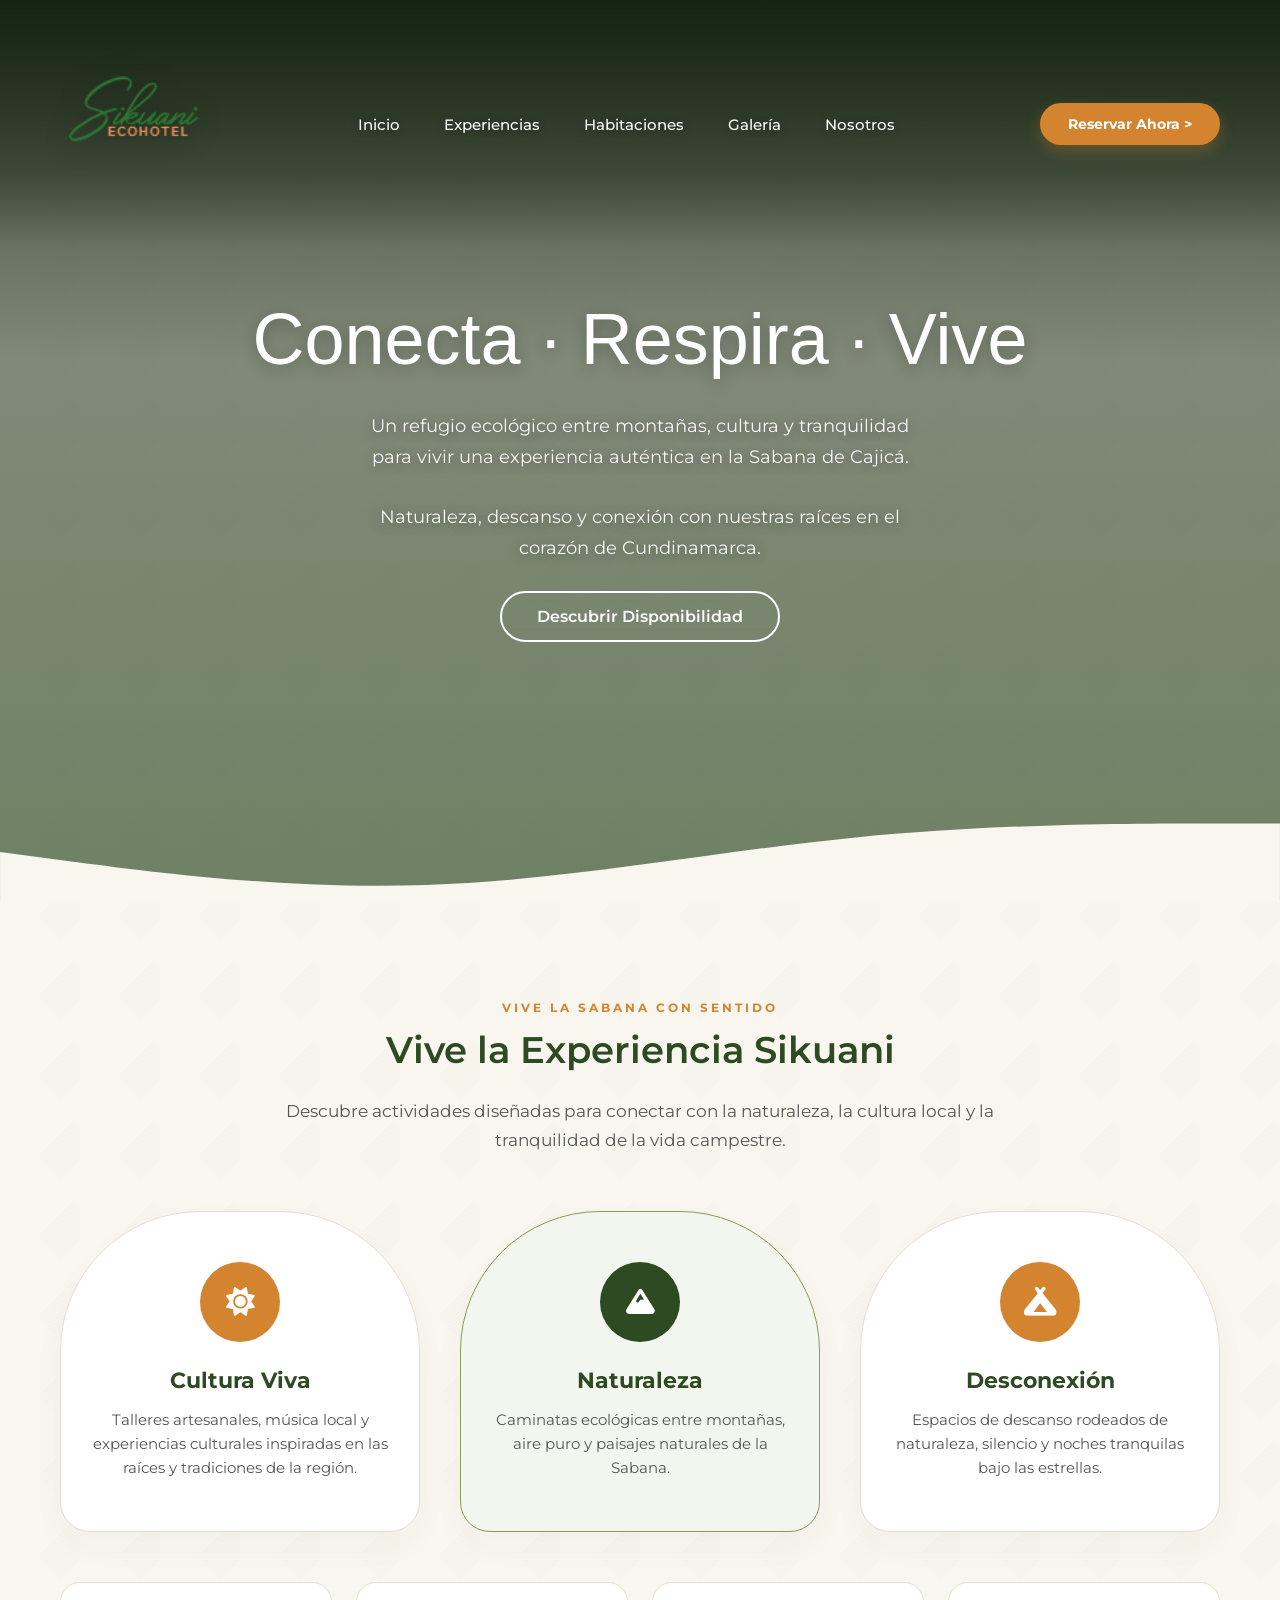
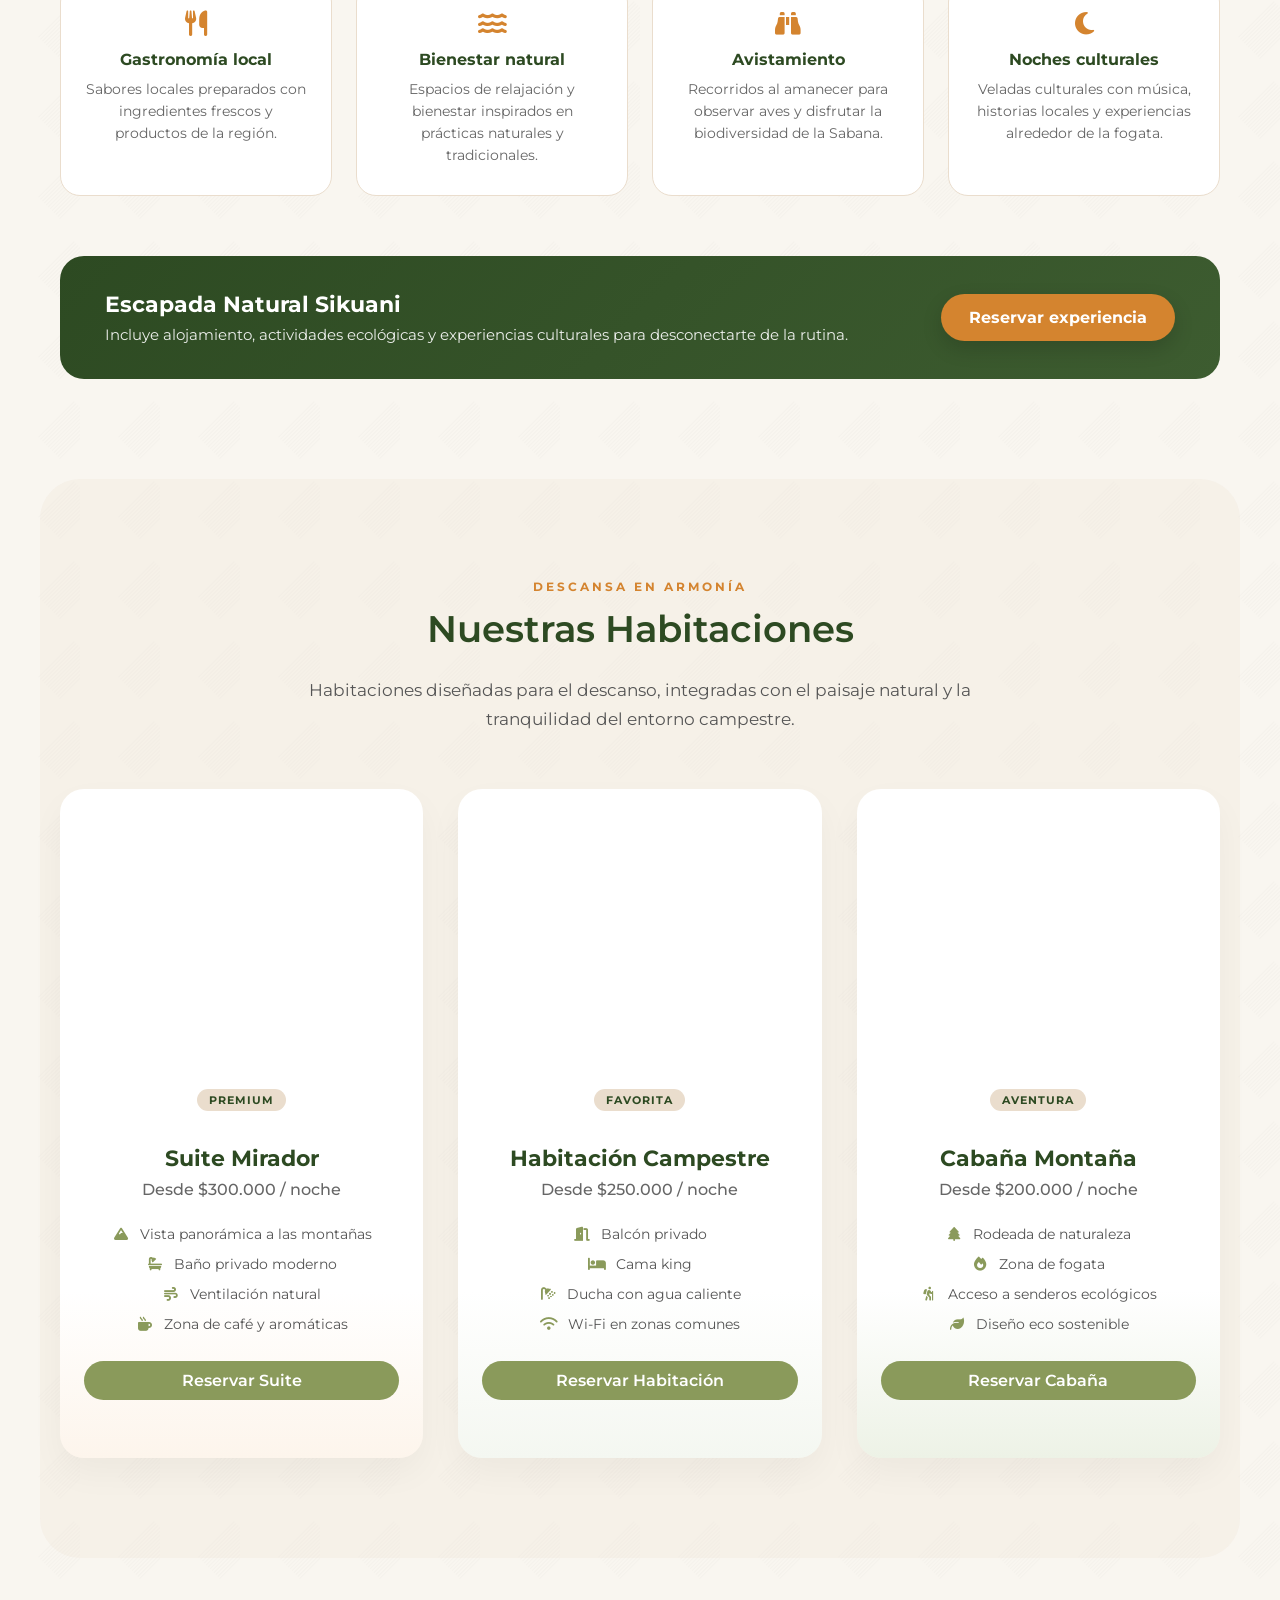
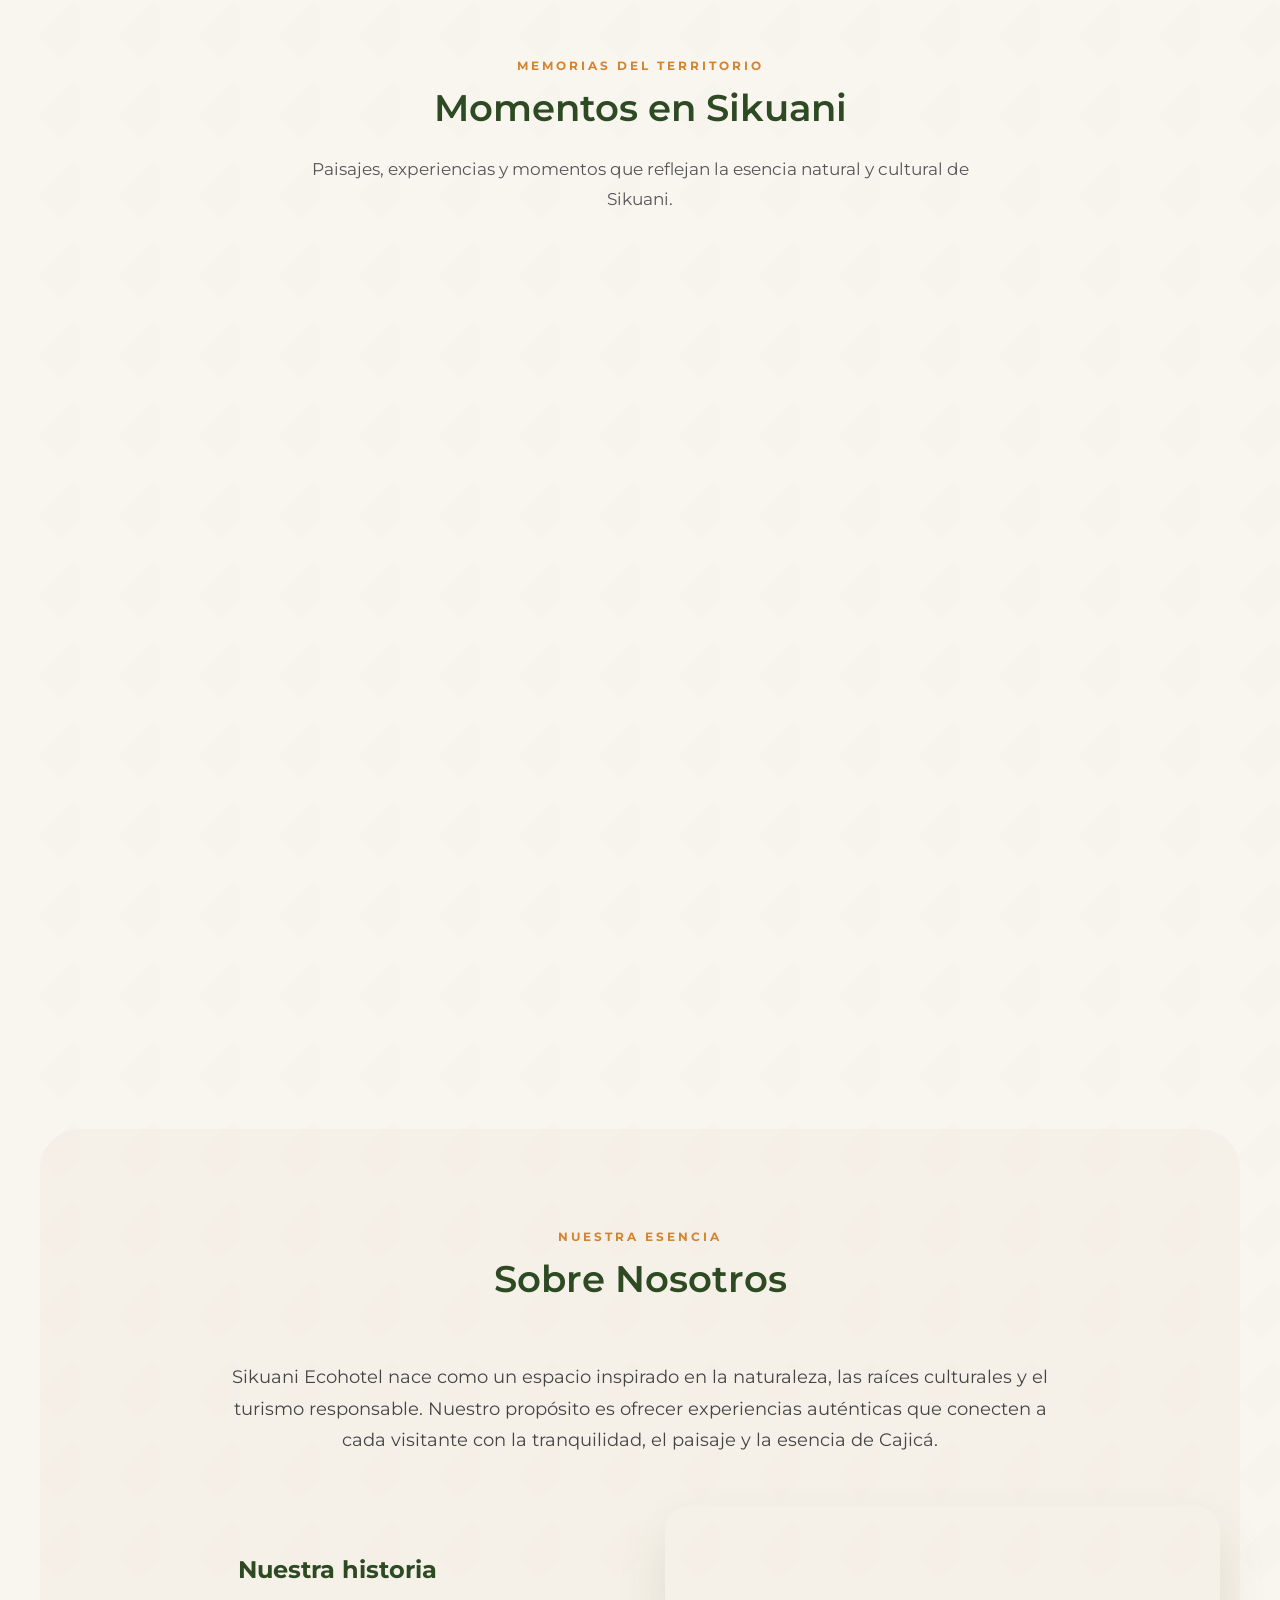
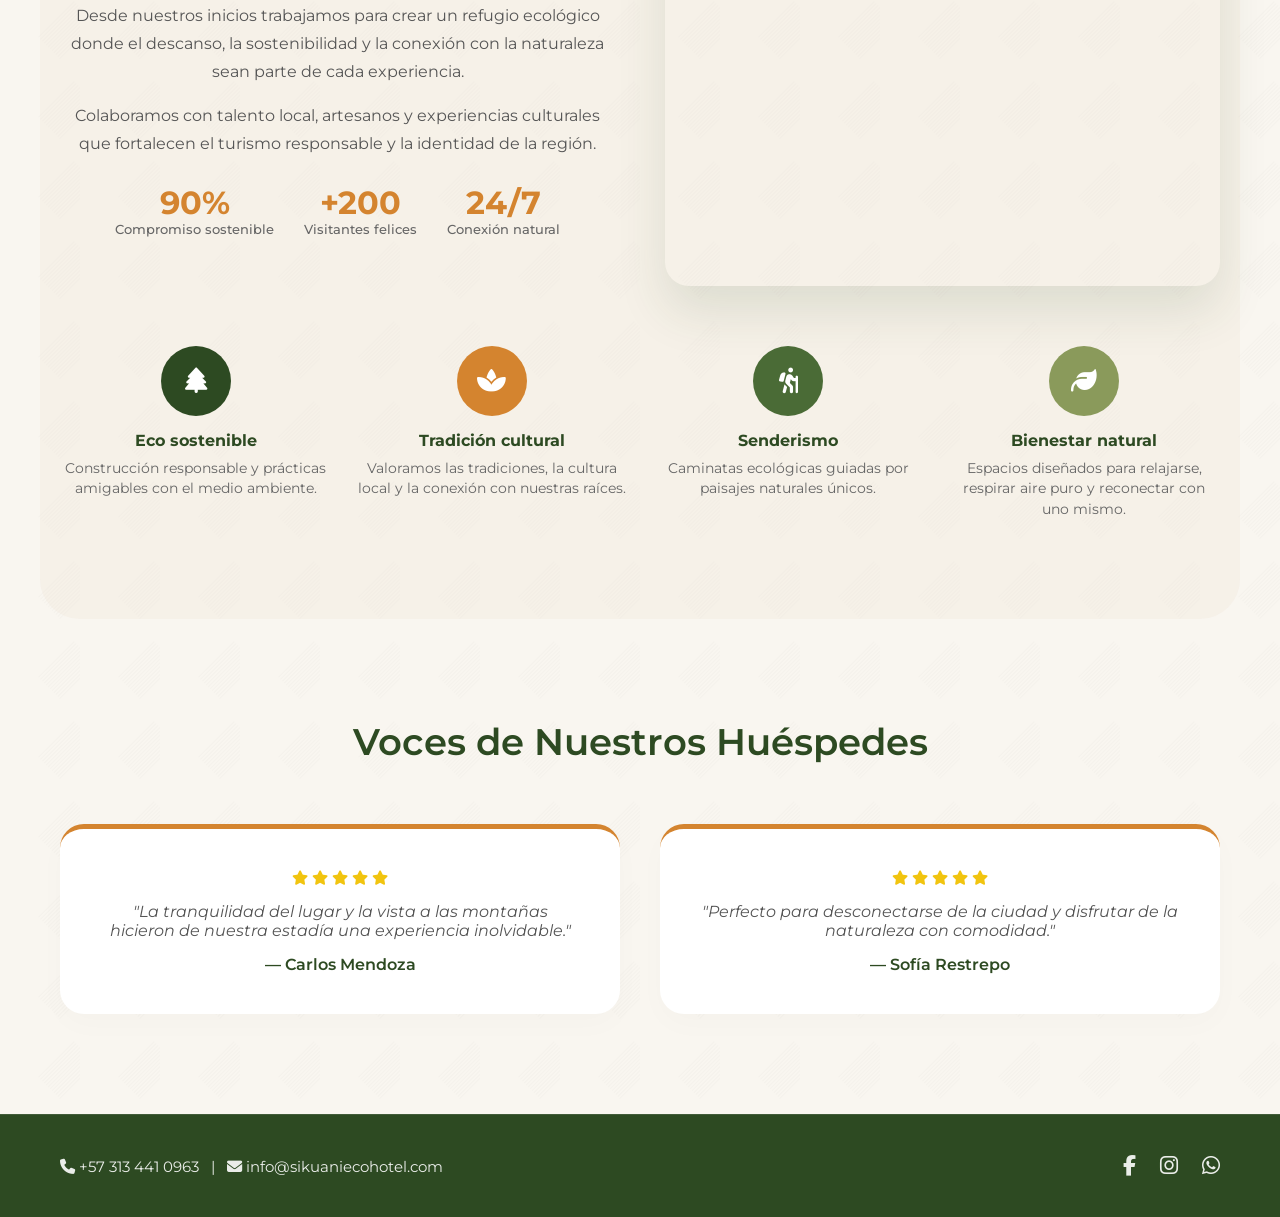
==== commit 125ca735: "Detalles Finales" ====
--- a/index.html
+++ b/index.html
@@ -362,7 +362,7 @@
                     <span class="gallery-caption">Paisaje de la Sabana</span>
                 </div>
 
-                <div class="gallery-item" data-gallery="https://images.unsplash.com/photo-1516426122078-c23e76319801?auto=format&fit=crop&w=1200&q=80" style="background-image: url('https://images.unsplash.com/photo-1516426122078-c23e76319801?auto=format&fit=crop&w=500&q=80');">
+                <div class="gallery-item" data-gallery="https://content.presspage.com/uploads/685/6174a21e-e628-4257-b29a-5bdcc751bd56/1920_noctur-ism.jpg?10000" style="background-image: url('https://content.presspage.com/uploads/685/6174a21e-e628-4257-b29a-5bdcc751bd56/1920_noctur-ism.jpg?10000');">
                     <span class="gallery-caption">Noche estrellada</span>
                 </div>
 
@@ -415,7 +415,7 @@
 
                 </div>
 
-                <div class="about-image" style="background-image: url('https://cloudfront-us-east-1.images.arcpublishing.com/elespectador/IONEY2RRVZCCTAHXJDBXPZZYZQ.jpg');"></div>
+                <div class="about-image" style="background-image: url('https://dynamic-media-cdn.tripadvisor.com/media/photo-o/2a/d2/bb/3c/this-place-is-awesome.jpg?w=1200&h=1200&s=1');"></div>
 
             </div>
 
--- a/styles.css
+++ b/styles.css
@@ -36,15 +36,31 @@
 
 /* --- MENÚ HEADER --- */
 nav {
-   top: 0; width: 100%;height: 100px;position: fixed;
-  display: flex; justify-content: space-between; align-items: center;
-  padding: 25px 60px; background: transparent; z-index: 999;
+  top: 0;
+  width: 100%;
+  min-height: 100px;
+  position: fixed;
+  display: flex;
+  justify-content: space-between;
+  align-items: center;
+  padding: 25px 60px;
+  background: transparent;
+  z-index: 999;
   transition: all 0.5s cubic-bezier(0.075, 0.82, 0.165, 1);
+}
+nav:not(.scrolled) {
+  background: linear-gradient(
+    to bottom,
+    rgba(18, 32, 14, 0.88) 0%,
+    rgba(25, 42, 20, 0.45) 70%,
+    transparent 100%
+  );
 }
 nav.scrolled {
   background: rgba(249, 246, 240, 0.96);
   box-shadow: 0 10px 30px rgba(45, 74, 34, 0.05);
   padding: 12px 60px;
+  min-height: auto;
 }
 .logo-container {
   display: flex;
@@ -59,10 +75,13 @@
   max-width: min(620px, 90vw);
   display: block;
   object-fit: contain;
+  filter: drop-shadow(0 3px 14px rgba(0, 0, 0, 0.45));
+  transition: height 0.4s, max-width 0.4s, filter 0.4s;
 }
 nav.scrolled .logo-img {
   height: clamp(95px, 14vmin, 150px);
   max-width: min(420px, 55vw);
+  filter: none;
 }
 
 .menu-links a {
@@ -81,14 +100,6 @@
   text-shadow: none;
 }
 
-.menu-links a:hover {
-  color: var(--naranja-tierra);
-}
-
-  margin: 0 20px; text-decoration: none; color: var(--verde-oscuro);
-  font-weight: 500; font-size: 0.95rem; transition: color 0.3s;
-  position: relative;
-}
 .menu-links a::after {
   content: ''; position: absolute; width: 0; height: 2px; bottom: -5px; left: 0;
   background-color: var(--naranja-tierra); transition: width 0.3s;
@@ -108,26 +119,41 @@
 
 .hero {
   height: 100vh;
-
-  background: linear-gradient(rgba(45, 74, 34, 0.35), rgba(45, 74, 34, 0.55)), url('https://images.unsplash.com/photo-1710612198146-77512950a4b7?auto=format&fit=crop&fm=jpg&ixid=M3wxMjA3fDB8MHxwaG90by1wYWdlfHx8fGVufDB8fHx8fA%3D%3D&ixlib=rb-4.1.0&q=60&w=3000') center/cover;
-
-  background: linear-gradient(rgba(45, 74, 34, 0.35), rgba(45, 74, 34, 0.55)), url('https://images.unsplash.com/photo-1596394516093-501ba68a0ba6?auto=format&fit=crop&w=1920&q=80') center/cover;
-
-  display: flex; flex-direction: column; justify-content: center; align-items: center;
-  position: relative; text-align: center; padding: 0 20px;
+  background: url('https://magma-eco.todos-los-hoteles-cundinamarca.com/data/Images/OriginalPhoto/17668/1766858/1766858247/image-la-vega-cundinamarca-magma-cabanas-con-jacuzzi-en-la-montana-15.JPEG') center/cover;
+  display: flex;
+  flex-direction: column;
+  justify-content: center;
+  align-items: center;
+  position: relative;
+  text-align: center;
+  padding: 120px 20px 80px;
+  isolation: isolate;
+}
+.hero::before {
+  content: '';
+  position: absolute;
+  inset: 0;
+  background: linear-gradient(
+    to bottom,
+    rgba(16, 28, 12, 0.82) 0%,
+    rgba(30, 48, 22, 0.55) 40%,
+    rgba(45, 74, 34, 0.68) 100%
+  );
+  z-index: -1;
+}
+.hero .slogan,
+.hero .hero-desc,
+.hero .btn-hero {
+  position: relative;
+  z-index: 1;
 }
 .slogan {
-
   font-family: Tahoma, sans-serif;
   font-size: 4.5rem;
   color: white;
   font-weight: 300;
-  text-shadow: 0 4px 15px rgba(0,0,0,0.25);
+  text-shadow: 0 4px 15px rgba(0, 0, 0, 0.25);
   margin-bottom: 30px;
-
-  font-size: 4.5rem; color: white; font-weight: 300;
-  text-shadow: 0 4px 15px rgba(0,0,0,0.25); margin-bottom: 30px;
-
 }
 .btn-hero {
   background: transparent; color: white; border: 2px solid white;
@@ -135,7 +161,14 @@
   cursor: pointer; transition: all 0.4s; backdrop-filter: blur(5px);
 }
 .btn-hero:hover { background: white; color: var(--verde-oscuro); transform: scale(1.05); }
-.hero-curve { position: absolute; bottom: -2px; left: 0; width: 100%; }
+.hero-curve {
+  position: absolute;
+  bottom: -2px;
+  left: 0;
+  width: 100%;
+  z-index: 1;
+  pointer-events: none;
+}
 
 /* --- MAQUETACIÓN GENERAL Y CONTENEDORES --- */
 .container { max-width: 1200px; margin: 0 auto; padding: 100px 20px; }
@@ -149,7 +182,7 @@
 .icon-card {
   background: white; padding: 50px 30px; border-radius: 140px 140px 30px 30px;
   box-shadow: 0 15px 35px rgba(45, 74, 34, 0.03); border: 1px solid var(--crema-oscuro);
-  transition: all 0.4s ease;
+  transition: all 0.4s ease; text-align: center;
 }
 .icon-card.destacado { background: #f3f6ee; border-color: var(--verde-claro); }
 .icon-card:hover { transform: translateY(-12px); box-shadow: 0 25px 45px rgba(45, 74, 34, 0.08); }
@@ -211,7 +244,8 @@
 .testimonials-grid { display: grid; grid-template-columns: 1fr 1fr; gap: 40px; }
 .testimonial-card {
   background: white; padding: 40px; border-radius: 24px; box-shadow: 0 10px 30px rgba(0,0,0,0.02);
-  border-left: 5px solid var(--naranja-tierra);
+  border-top: 5px solid var(--naranja-tierra);
+  text-align: center;
 }
 .stars { color: #f1c40f; margin-bottom: 15px; font-size: 0.9rem; }
 .testimonial-card p { font-style: italic; color: #555; margin-bottom: 15px; font-size: 1rem; }
@@ -271,8 +305,13 @@
 
 /* --- HERO EXTRA --- */
 .hero-desc {
-  color: rgba(255,255,255,0.92); font-size: 1.15rem; max-width: 560px;
-  margin-bottom: 28px; line-height: 1.7; font-weight: 400;
+  color: rgba(255, 255, 255, 0.95);
+  font-size: 1.15rem;
+  max-width: 560px;
+  margin: 0 auto 28px;
+  line-height: 1.7;
+  font-weight: 400;
+  text-shadow: 0 2px 12px rgba(0, 0, 0, 0.35);
 }
 .btn-hero { text-decoration: none; display: inline-block; }
 
@@ -285,7 +324,14 @@
   text-align: center; max-width: 720px; margin: -35px auto 55px;
   color: #555; line-height: 1.75; font-size: 1.05rem;
 }
-.section-alt { background: rgba(234, 221, 205, 0.25); border-radius: 40px; margin: 0 20px; max-width: calc(1200px + 40px); }
+.section-alt {
+  background: rgba(234, 221, 205, 0.25);
+  border-radius: 40px;
+  max-width: 1200px;
+  margin-left: auto;
+  margin-right: auto;
+  width: calc(100% - 40px);
+}
 
 /* --- EXPERIENCIAS EXTRA --- */
 .experiencias-extra {
@@ -315,7 +361,7 @@
 .btn-cta:hover { background: #b56c22; transform: translateY(-2px); }
 
 /* --- HABITACIONES MEJORADAS --- */
-.room-body { padding: 0 24px 28px; text-align: left; }
+.room-body { padding: 0 24px 28px; text-align: center; }
 .room-tag {
   display: inline-block; font-size: 0.7rem; text-transform: uppercase; letter-spacing: 1px;
   background: var(--crema-oscuro); color: var(--verde-oscuro); padding: 4px 12px;
@@ -325,7 +371,7 @@
 .room-amenities { list-style: none; margin-bottom: 22px; }
 .room-amenities li {
   font-size: 0.88rem; color: #555; padding: 6px 0;
-  display: flex; align-items: center; gap: 10px;
+  display: flex; align-items: center; justify-content: center; gap: 10px;
 }
 .room-amenities i { color: var(--verde-claro); width: 18px; }
 .btn-ver-mas { display: inline-block; text-decoration: none; text-align: center; width: 100%; }
@@ -361,13 +407,14 @@
   display: grid; grid-template-columns: 1fr 1fr; gap: 50px;
   align-items: center; margin-bottom: 60px;
 }
+.about-story { text-align: center; }
 .about-story h3 { color: var(--verde-oscuro); font-size: 1.5rem; margin-bottom: 18px; }
 .about-story p { color: #555; line-height: 1.8; margin-bottom: 16px; font-size: 0.98rem; }
 .about-image {
   height: 380px; border-radius: 24px; background-size: cover; background-position: center;
   box-shadow: 0 25px 50px rgba(45,74,34,0.12);
 }
-.stats-row { display: flex; gap: 30px; margin-top: 28px; }
+.stats-row { display: flex; gap: 30px; margin-top: 28px; justify-content: center; flex-wrap: wrap; }
 .stat strong {
   display: block; font-size: 2rem; color: var(--naranja-tierra); line-height: 1;
 }
@@ -376,27 +423,78 @@
 .about-item p { font-size: 0.85rem; color: #666; line-height: 1.5; font-weight: 400; }
 
 /* --- PÁGINA RESERVAR --- */
-/*.page-reservar { padding-top: 80px; }*/
+.page-reservar nav:not(.scrolled) .logo-img {
+  height: clamp(96px, 15vmin, 130px);
+  max-width: min(380px, 72vw);
+}
+.page-reservar nav.scrolled .logo-img {
+  height: clamp(58px, 9vmin, 72px);
+  max-width: min(220px, 50vw);
+  filter: none;
+}
 .btn-reservar-active { pointer-events: none; opacity: 0.9; }
 .reservar-hero {
-  min-height: 280px; padding: 120px 20px 60px;
-  background: linear-gradient(rgba(45,74,34,0.5), rgba(45,74,34,0.7)),
-
-    url('https://images.unsplash.com/photo-1710612198146-77512950a4b7?auto=format&fit=crop&fm=jpg&ixid=M3wxMjA3fDB8MHxwaG90by1wYWdlfHx8fGVufDB8fHx8fA%3D%3D&ixlib=rb-4.1.0&q=60&w=3000') center/cover;
-
-    url('https://images.unsplash.com/photo-1596394516093-501ba68a0ba6?auto=format&fit=crop&w=1600&q=80') center/cover;
-
-  display: flex; align-items: center; justify-content: center; text-align: center;
-}
-.reservar-hero-content { max-width: 640px; color: white; }
+  min-height: 42vh;
+  padding: clamp(230px, 28vh, 270px) 20px 80px;
+  background: url('https://magma-eco.todos-los-hoteles-cundinamarca.com/data/Images/OriginalPhoto/17668/1766858/1766858247/image-la-vega-cundinamarca-magma-cabanas-con-jacuzzi-en-la-montana-15.JPEG') center/cover;
+  display: flex;
+  align-items: center;
+  justify-content: center;
+  text-align: center;
+  position: relative;
+  isolation: isolate;
+}
+.reservar-hero::before {
+  content: '';
+  position: absolute;
+  inset: 0;
+  background: linear-gradient(
+    to bottom,
+    rgba(16, 28, 12, 0.82) 0%,
+    rgba(30, 48, 22, 0.5) 45%,
+    rgba(45, 74, 34, 0.65) 100%
+  );
+  z-index: 0;
+}
+.reservar-hero-content {
+  max-width: 640px;
+  color: white;
+  position: relative;
+  z-index: 1;
+  animation: reservar-hero-in 1s cubic-bezier(0.215, 0.61, 0.355, 1) 0.15s both;
+}
+@keyframes reservar-hero-in {
+  from {
+    opacity: 0;
+    transform: translateY(36px);
+  }
+  to {
+    opacity: 1;
+    transform: translateY(0);
+  }
+}
 .reservar-badge {
   display: inline-block; background: rgba(255,255,255,0.15); backdrop-filter: blur(8px);
-  padding: 8px 18px; border-radius: 50px; font-size: 0.85rem; margin-bottom: 18px;
-}
-.reservar-hero h1 { font-size: 2.8rem; font-weight: 600; margin-bottom: 14px; }
+  padding: 8px 18px; border-radius: 50px; font-size: 0.85rem; margin-bottom: 22px;
+}
+.reservar-hero h1 {
+  font-size: 2.8rem;
+  font-weight: 600;
+  margin-bottom: 16px;
+  line-height: 1.15;
+}
 .reservar-hero p { font-size: 1.05rem; opacity: 0.92; line-height: 1.7; }
 
-.reservar-main { max-width: 1100px; margin: 0 auto; padding: 50px 20px 80px; }
+.reservar-main { max-width: 1100px; margin: 0 auto; padding: 72px 20px 80px; }
+.page-reservar .booking-container-page {
+  padding-top: 50px;
+}
+.page-reservar .booking-summary.oculto.visible {
+  transition-delay: 0.05s;
+}
+.page-reservar .booking-container-page.oculto.visible {
+  transition-delay: 0.15s;
+}
 .booking-page-grid {
   display: grid; grid-template-columns: 1fr 1.1fr; gap: 40px; align-items: start;
 }
@@ -450,6 +548,19 @@
   nav.scrolled { padding: 12px 25px; }
   .logo-img { height: clamp(110px, 28vw, 170px); max-width: 92vw; }
   nav.scrolled .logo-img { height: clamp(85px, 22vw, 120px); }
+  .page-reservar nav:not(.scrolled) .logo-img {
+    height: clamp(80px, 22vw, 110px);
+    max-width: 85vw;
+  }
+  .page-reservar nav.scrolled .logo-img {
+    height: clamp(52px, 14vw, 64px);
+    max-width: 180px;
+  }
+  .page-reservar .reservar-hero {
+    padding: clamp(200px, 32vh, 230px) 20px 56px;
+    min-height: 38vh;
+  }
+  .page-reservar .reservar-main { padding-top: 56px; }
   .menu-links { display: none; }
   .slogan { font-size: 2.5rem; }
   .grid-3, .rooms-grid, .experiencias-extra, .about-grid,
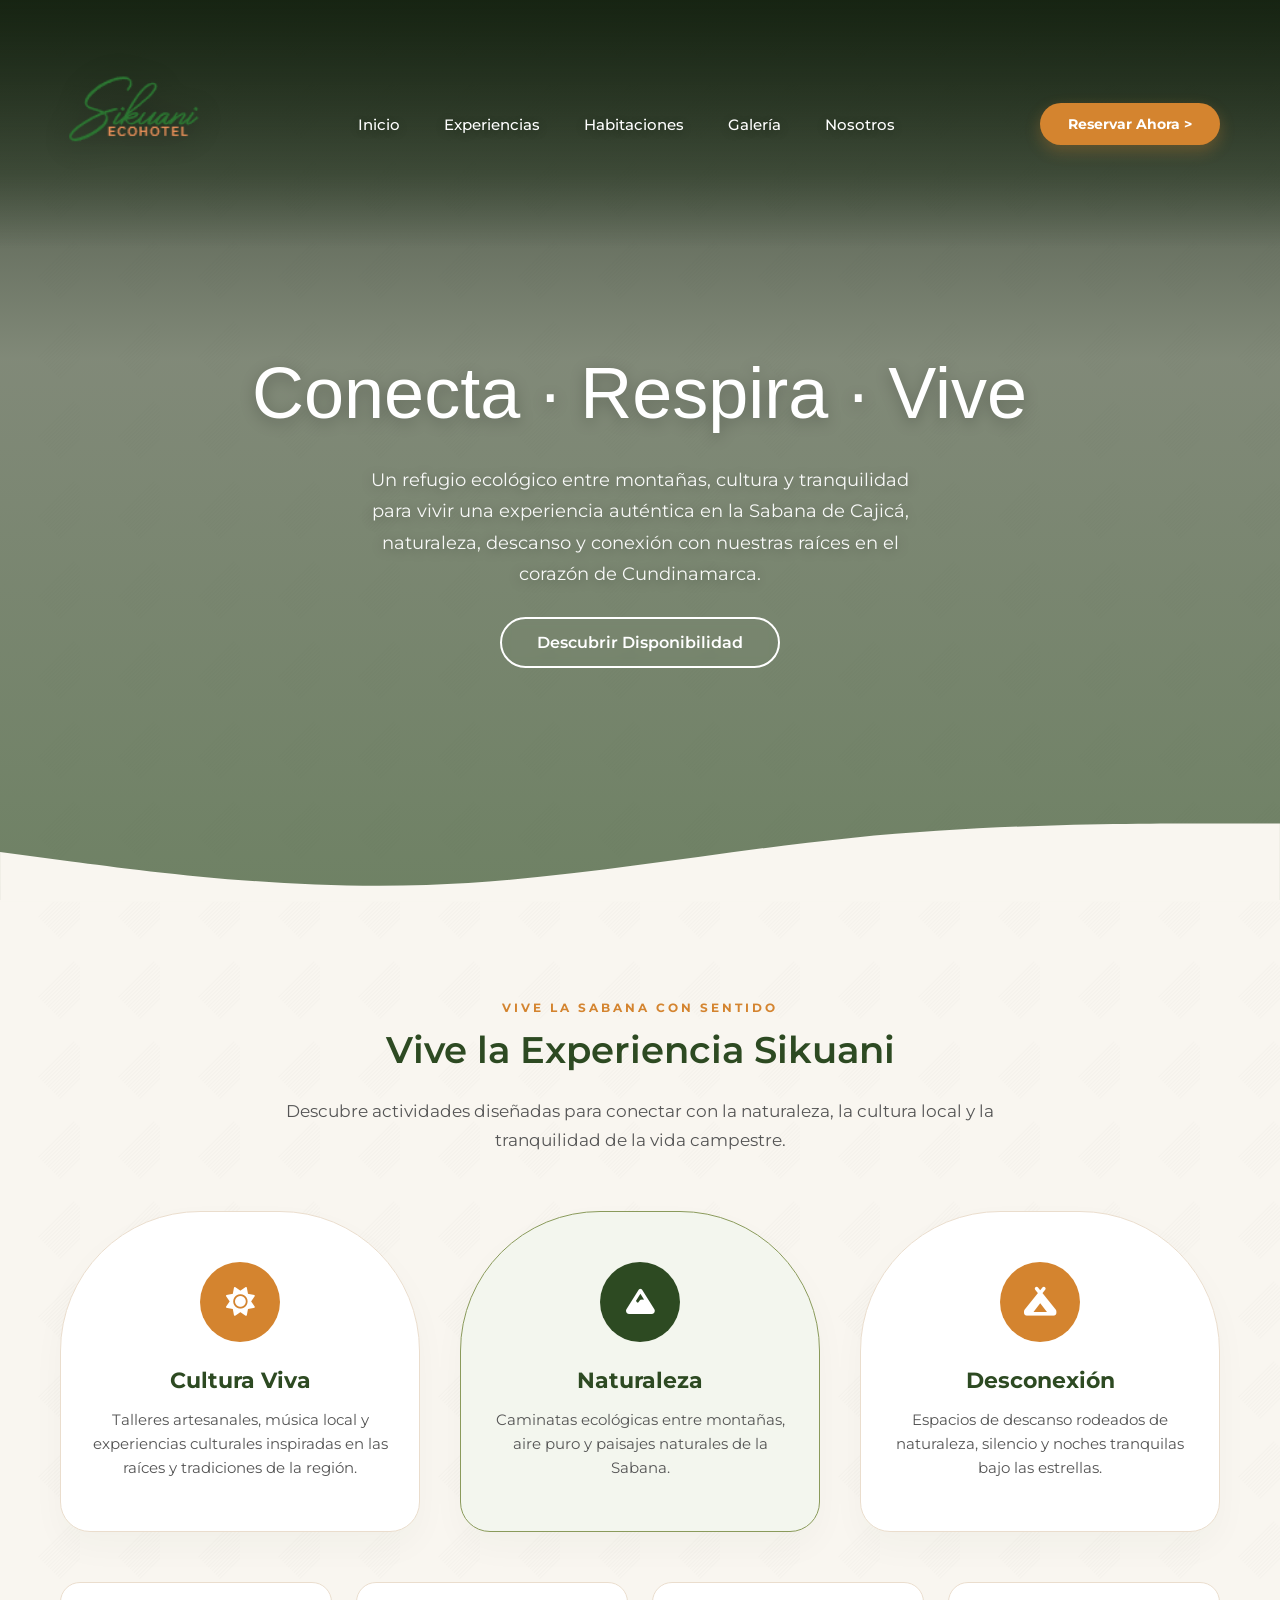
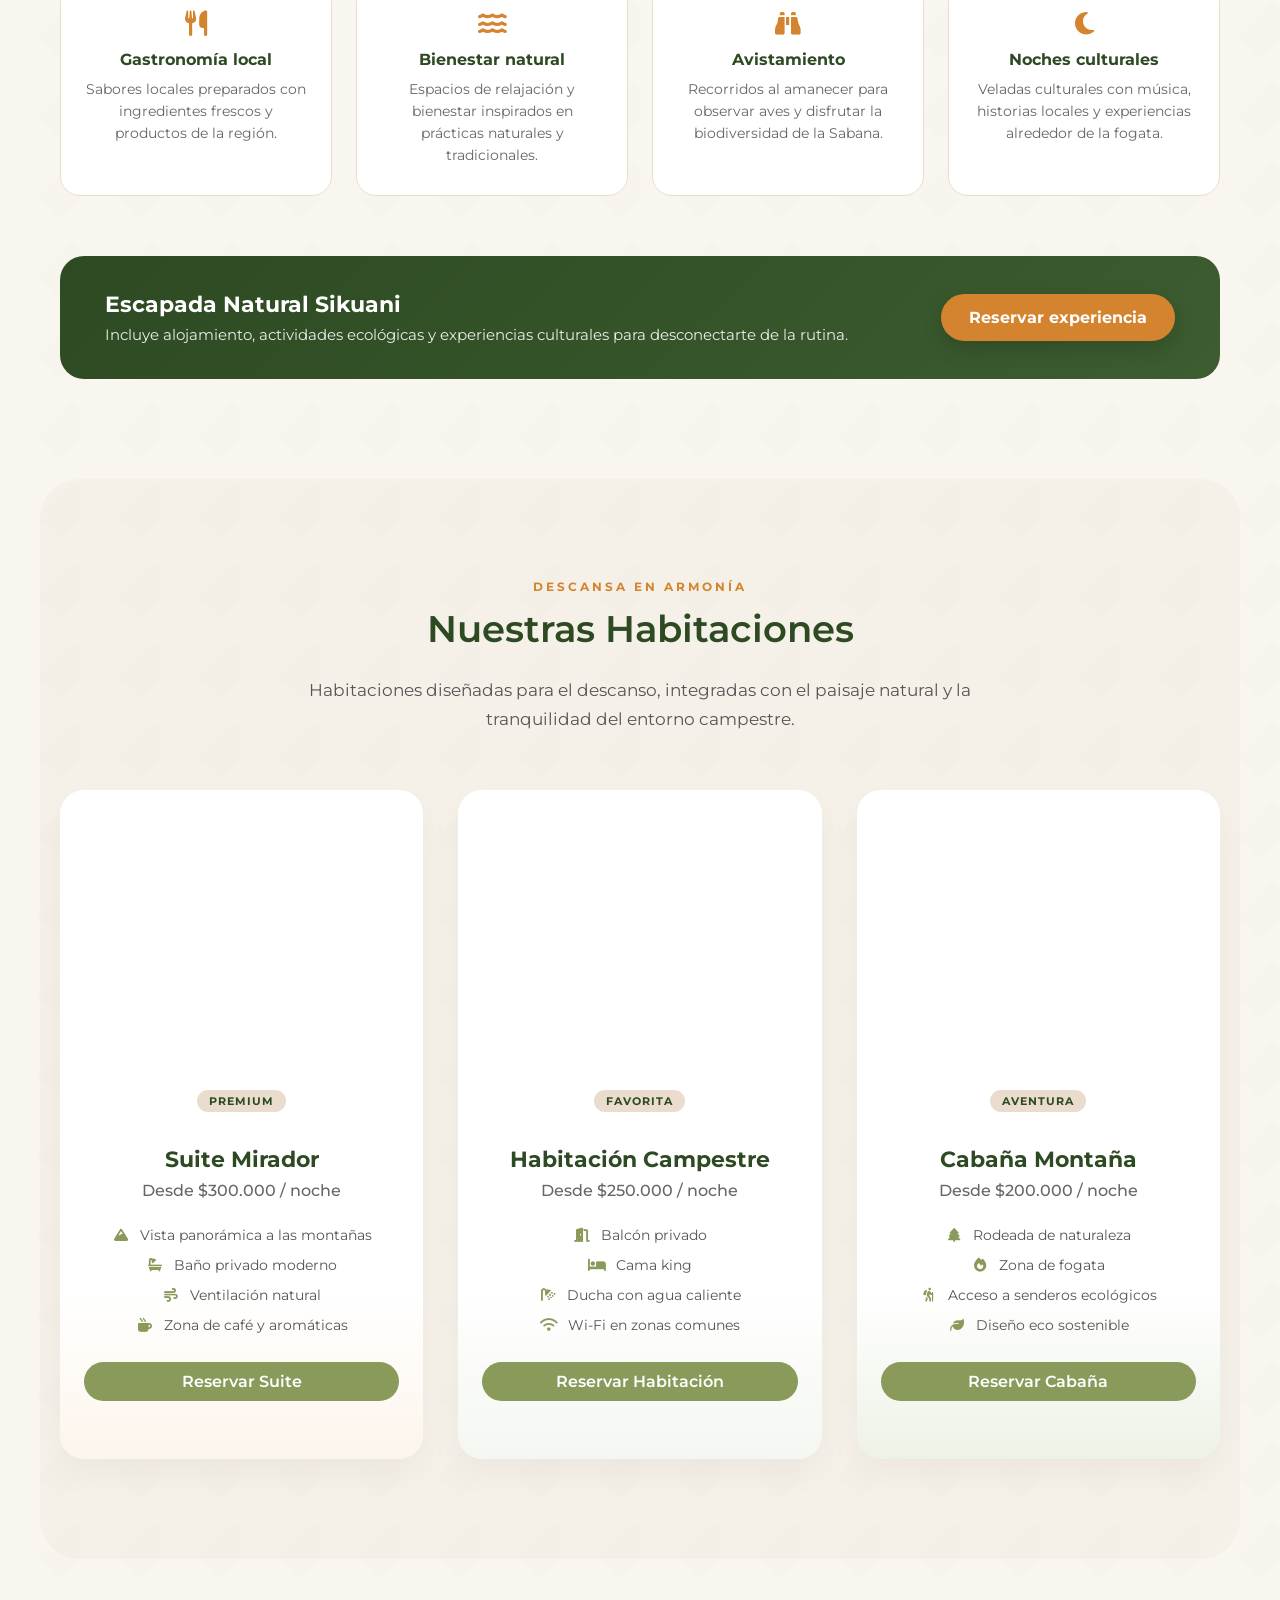
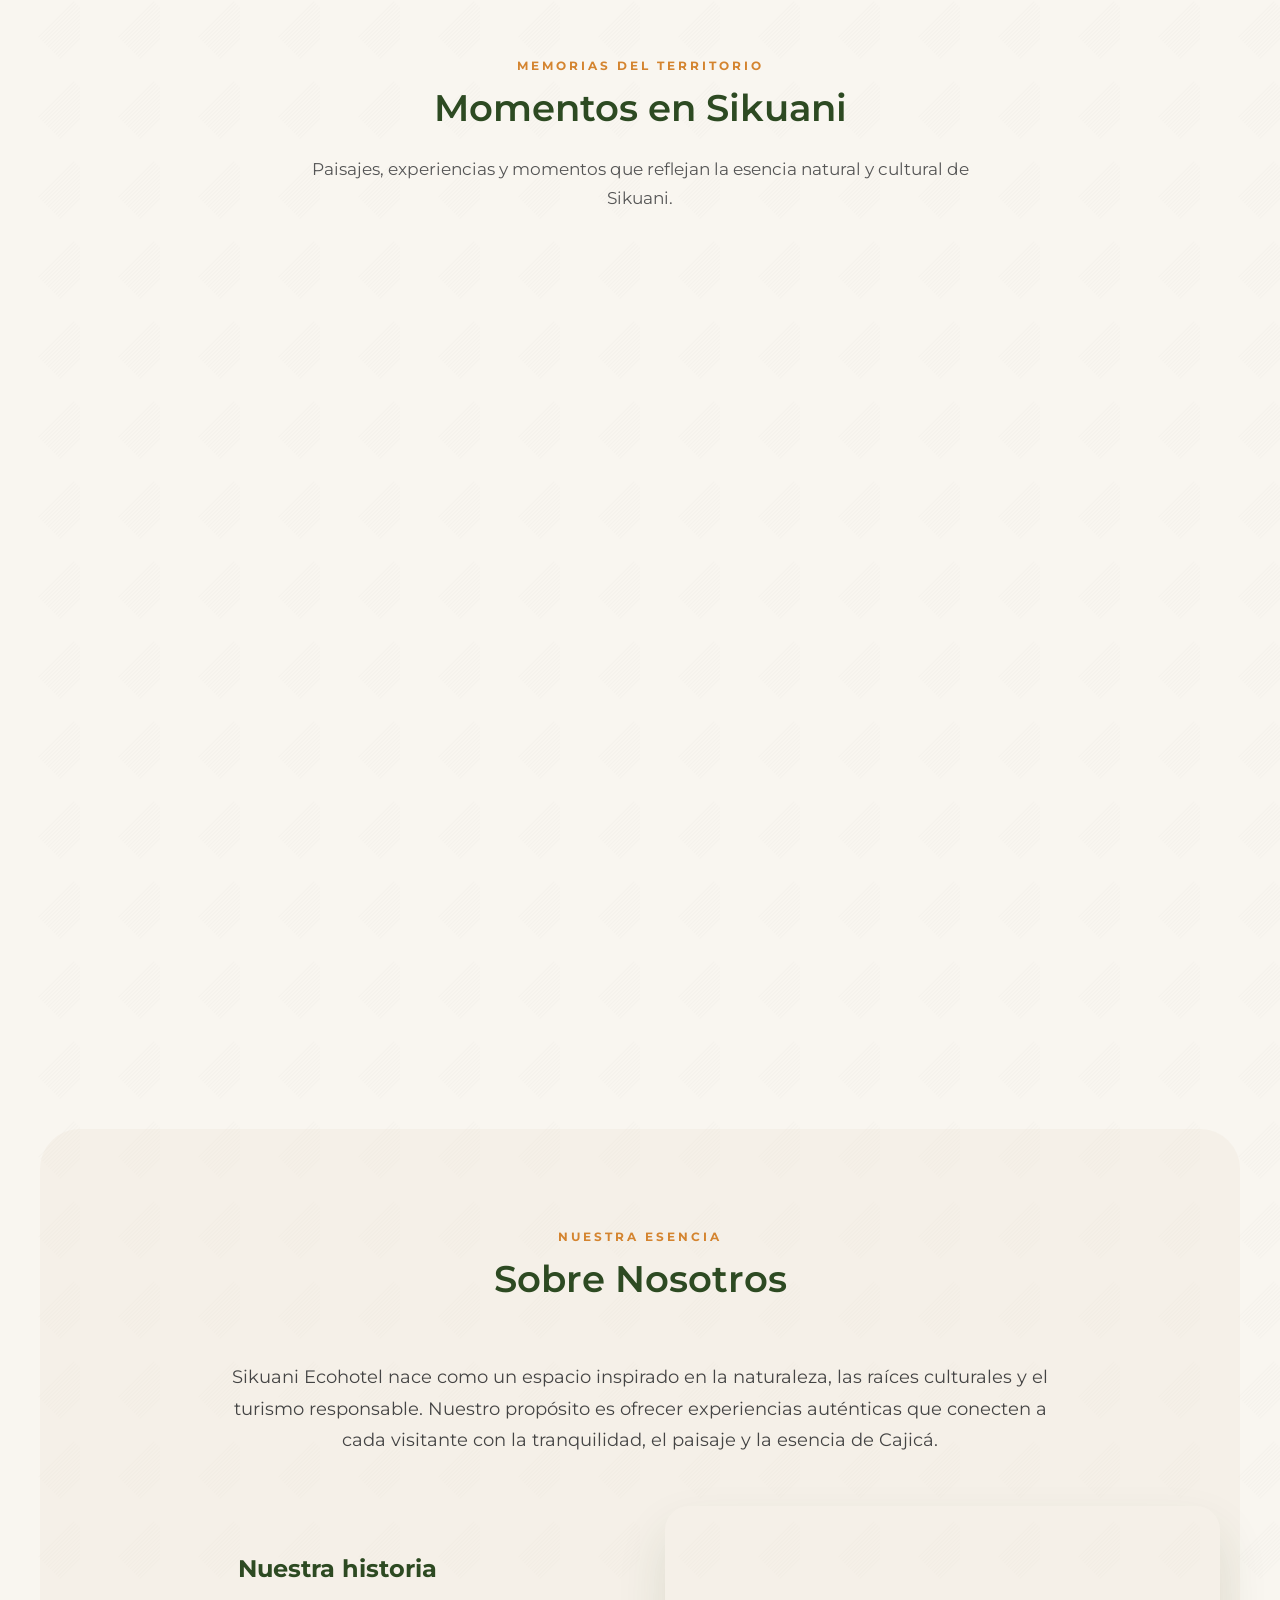
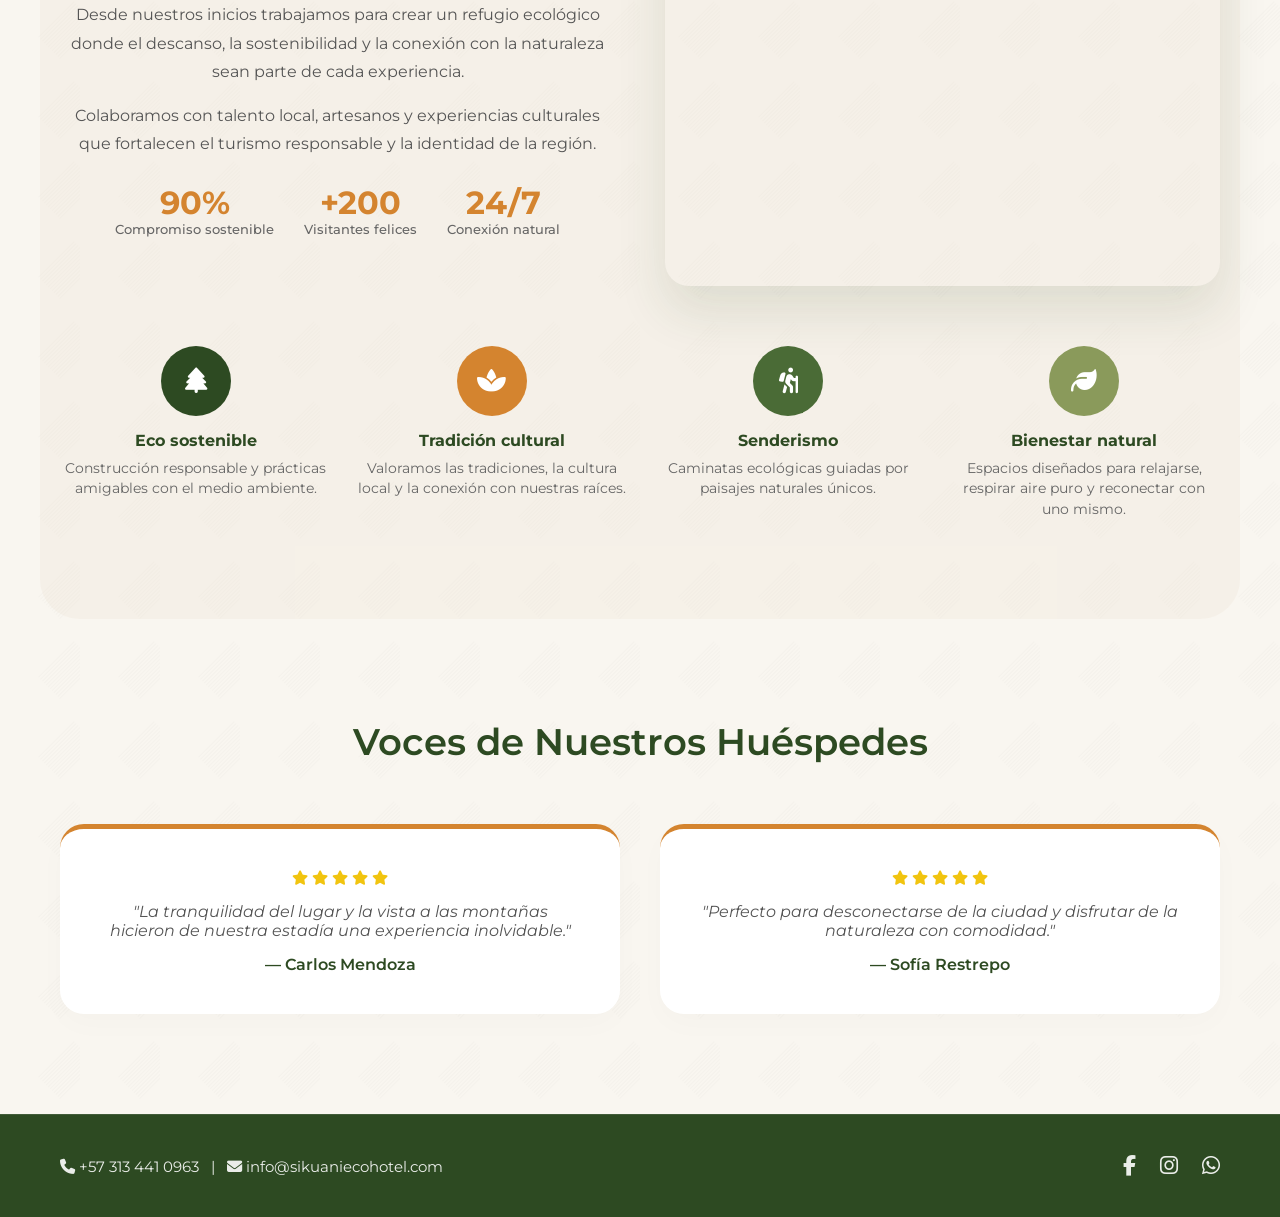
==== commit 4c276d87: "Resultado Final" ====
--- a/index.html
+++ b/index.html
@@ -46,17 +46,13 @@
 
         <header class="hero" id="inicio">
 
-            <h1 class="slogan">Conecta · Respira · Vive</h1>
-
-            <p class="hero-desc">
-                Un refugio ecológico entre montañas, cultura y tranquilidad para vivir una experiencia auténtica en la Sabana de Cajicá.
+            <h1 class="slogan oculto">Conecta · Respira · Vive</h1>
+
+            <p class="hero-desc oculto">
+                Un refugio ecológico entre montañas, cultura y tranquilidad para vivir una experiencia auténtica en la Sabana de Cajicá, naturaleza, descanso y conexión con nuestras raíces en el corazón de Cundinamarca.
             </p>
 
-            <p class="hero-desc">
-                Naturaleza, descanso y conexión con nuestras raíces en el corazón de Cundinamarca.
-            </p>
-
-            <a href="reservar.html" class="btn-hero">Descubrir Disponibilidad</a>
+            <a href="reservar.html" class="btn-hero oculto">Descubrir Disponibilidad</a>
 
             <svg class="hero-curve" xmlns="http://www.w3.org/2000/svg" viewBox="0 0 1440 120">
                 <path fill="#f9f6f0" d="M0,64L80,74.7C160,85,320,107,480,101.3C640,96,800,64,960,48C1120,32,1280,32,1360,32L1440,32L1440,120L1360,120C1280,120,1120,120,960,120C800,120,640,120,480,120C320,120,160,120,80,120L0,120Z"></path>
--- a/styles.css
+++ b/styles.css
@@ -27,9 +27,12 @@
 .oculto {
   opacity: 0;
   transform: translateY(50px);
-  transition: all 1s cubic-bezier(0.215, 0.610, 0.355, 1);
-}
-.visible {
+  transition: opacity 0.85s cubic-bezier(0.215, 0.61, 0.355, 1),
+    transform 0.85s cubic-bezier(0.215, 0.61, 0.355, 1);
+  transition-delay: 0s;
+  will-change: opacity, transform;
+}
+.oculto.visible {
   opacity: 1;
   transform: translateY(0);
 }
@@ -147,6 +150,14 @@
   position: relative;
   z-index: 1;
 }
+.hero .slogan.oculto,
+.hero .hero-desc.oculto,
+.hero .btn-hero.oculto {
+  transform: translateY(40px);
+}
+.hero .slogan.oculto.visible { transition-delay: 0.1s; }
+.hero .hero-desc.oculto.visible { transition-delay: 0.28s; }
+.hero .btn-hero.oculto.visible { transition-delay: 0.46s; }
 .slogan {
   font-family: Tahoma, sans-serif;
   font-size: 4.5rem;
@@ -158,9 +169,17 @@
 .btn-hero {
   background: transparent; color: white; border: 2px solid white;
   padding: 14px 35px; border-radius: 50px; font-weight: 600; font-size: 1rem;
-  cursor: pointer; transition: all 0.4s; backdrop-filter: blur(5px);
-}
-.btn-hero:hover { background: white; color: var(--verde-oscuro); transform: scale(1.05); }
+  cursor: pointer;
+  transition: opacity 0.85s cubic-bezier(0.215, 0.61, 0.355, 1),
+    transform 0.85s cubic-bezier(0.215, 0.61, 0.355, 1),
+    background 0.4s, color 0.4s, border-color 0.4s;
+  backdrop-filter: blur(5px);
+}
+.btn-hero.oculto.visible:hover {
+  background: white;
+  color: var(--verde-oscuro);
+  transform: translateY(0) scale(1.05);
+}
 .hero-curve {
   position: absolute;
   bottom: -2px;
@@ -461,17 +480,9 @@
   color: white;
   position: relative;
   z-index: 1;
-  animation: reservar-hero-in 1s cubic-bezier(0.215, 0.61, 0.355, 1) 0.15s both;
-}
-@keyframes reservar-hero-in {
-  from {
-    opacity: 0;
-    transform: translateY(36px);
-  }
-  to {
-    opacity: 1;
-    transform: translateY(0);
-  }
+}
+.page-reservar .reservar-hero-content.oculto {
+  transform: translateY(40px);
 }
 .reservar-badge {
   display: inline-block; background: rgba(255,255,255,0.15); backdrop-filter: blur(8px);
@@ -489,12 +500,11 @@
 .page-reservar .booking-container-page {
   padding-top: 50px;
 }
-.page-reservar .booking-summary.oculto.visible {
-  transition-delay: 0.05s;
-}
-.page-reservar .booking-container-page.oculto.visible {
-  transition-delay: 0.15s;
-}
+.page-reservar .booking-summary-inner.oculto.visible { transition-delay: 0.05s; }
+.page-reservar .booking-contact-card.oculto.visible { transition-delay: 0.12s; }
+.page-reservar .booking-intro.oculto.visible { transition-delay: 0.05s; }
+.page-reservar .booking-form.oculto.visible { transition-delay: 0.12s; }
+.page-reservar #contacto.oculto.visible { transition-delay: 0.08s; }
 .booking-page-grid {
   display: grid; grid-template-columns: 1fr 1.1fr; gap: 40px; align-items: start;
 }
